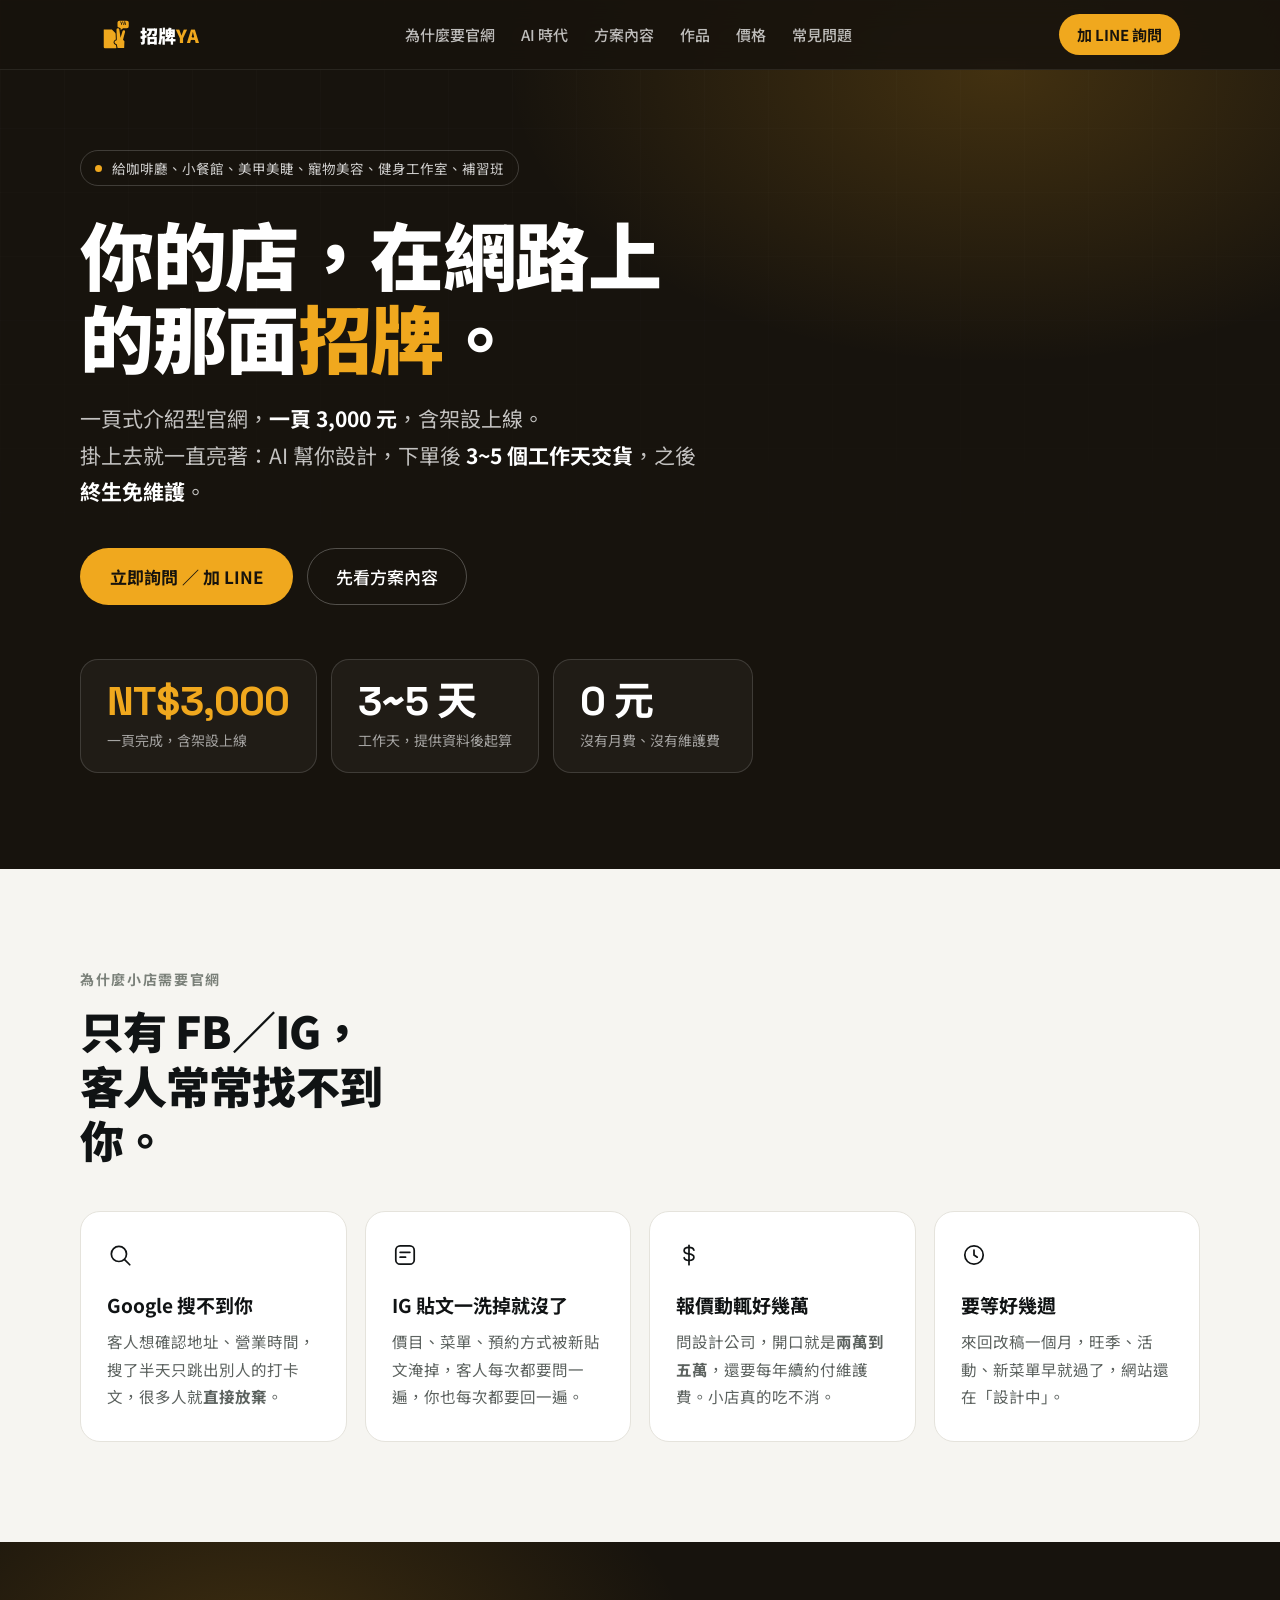
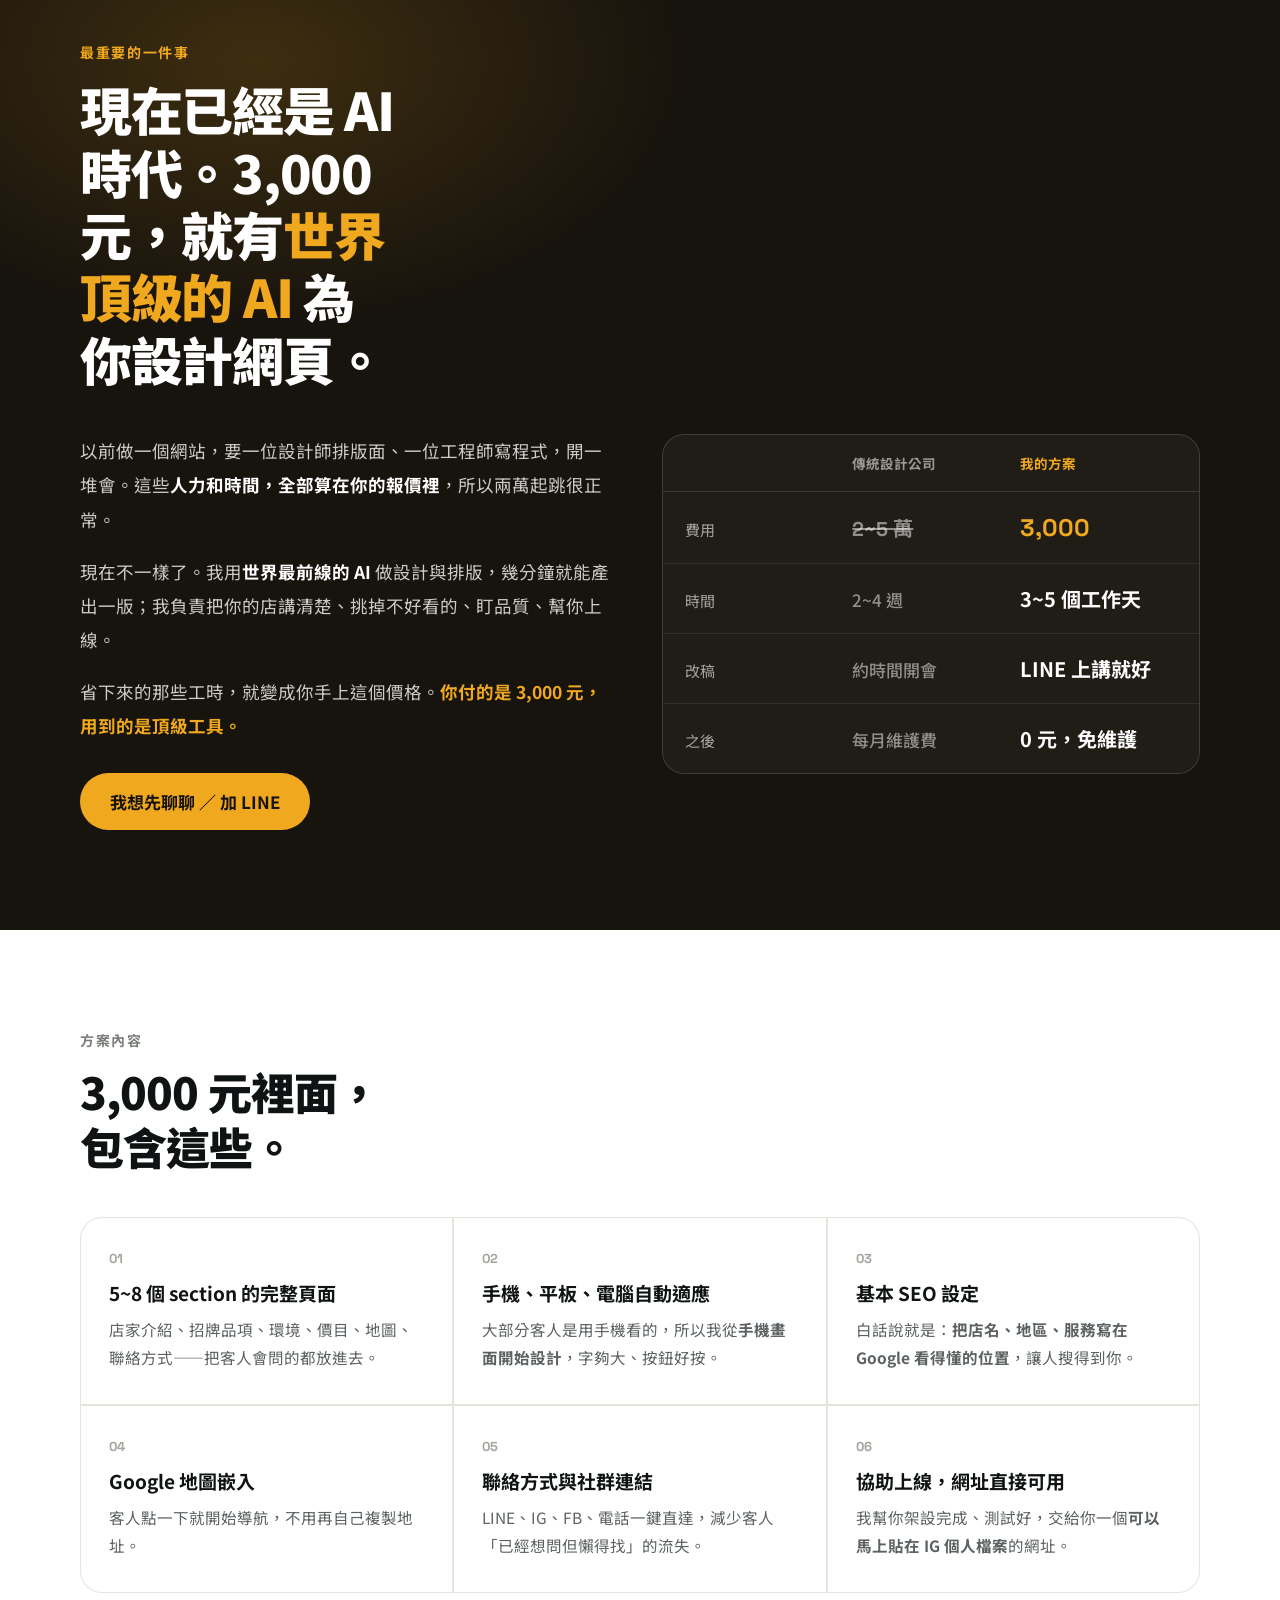
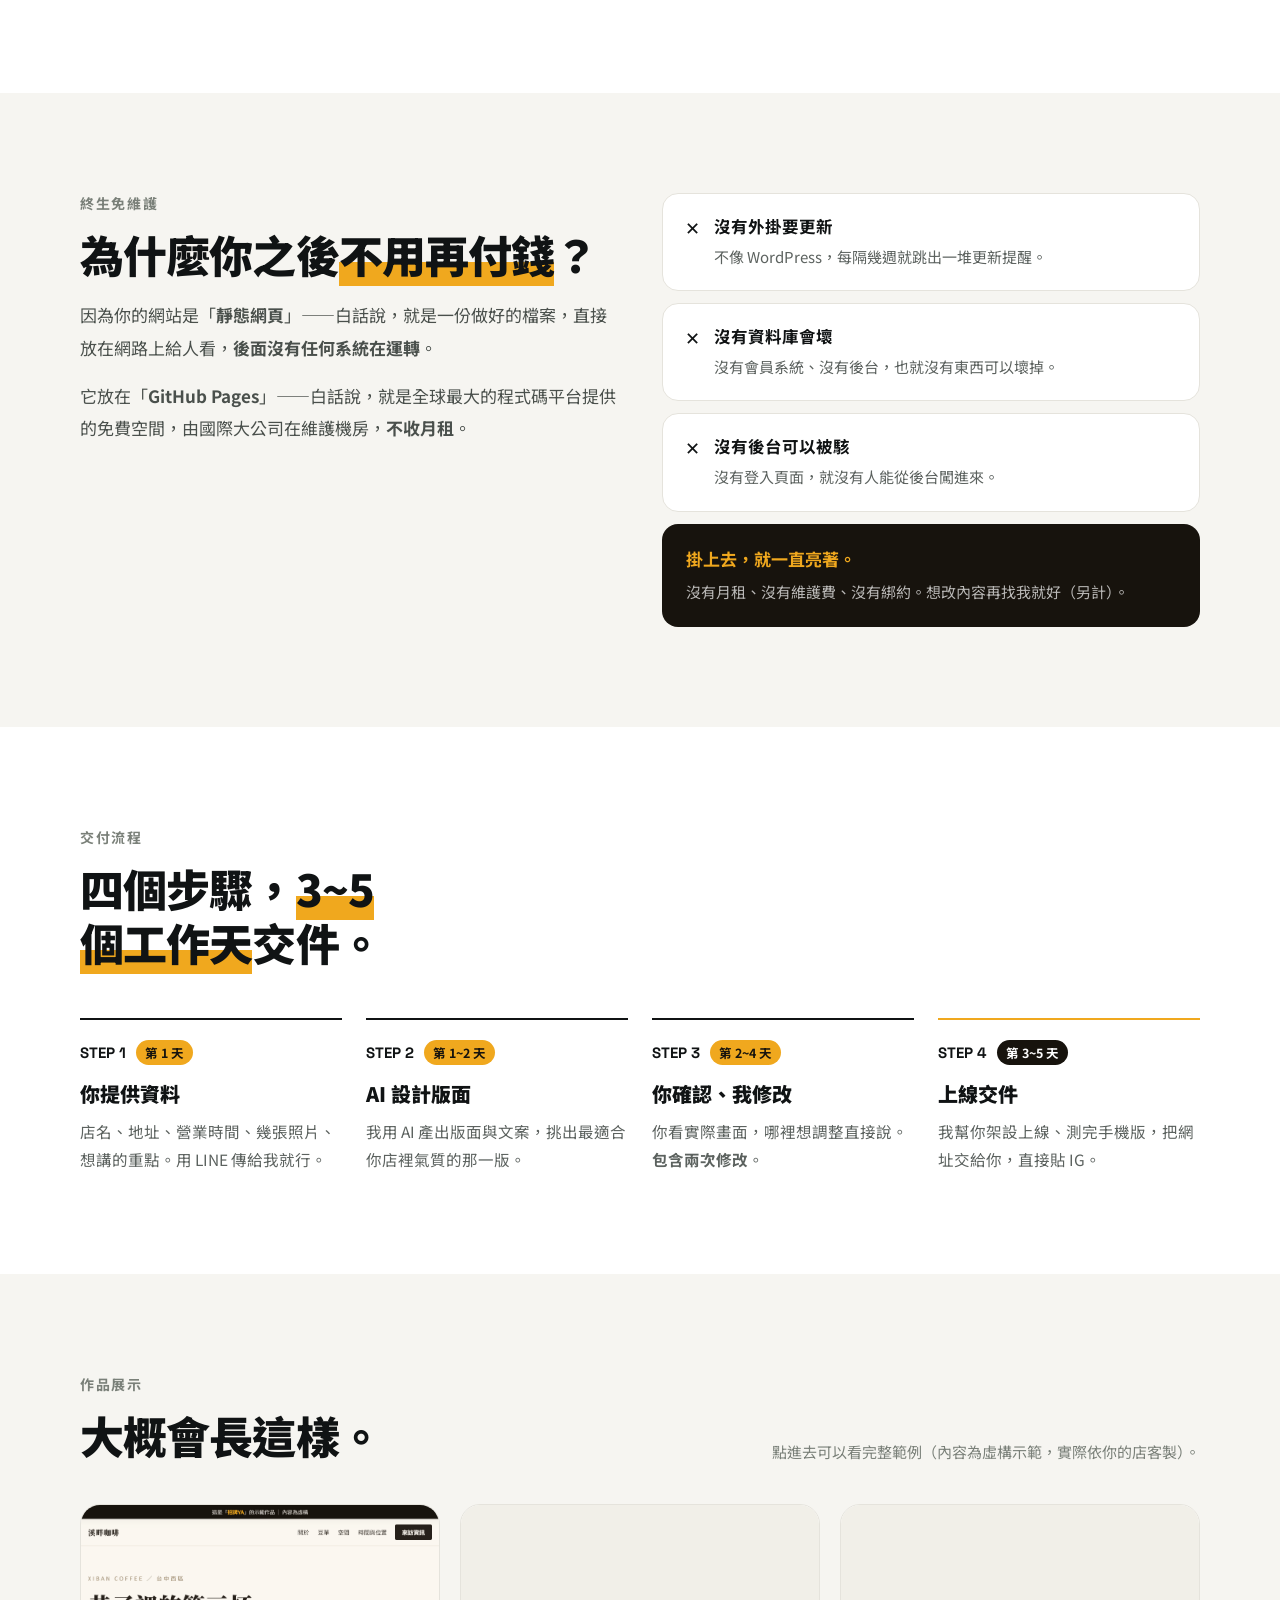
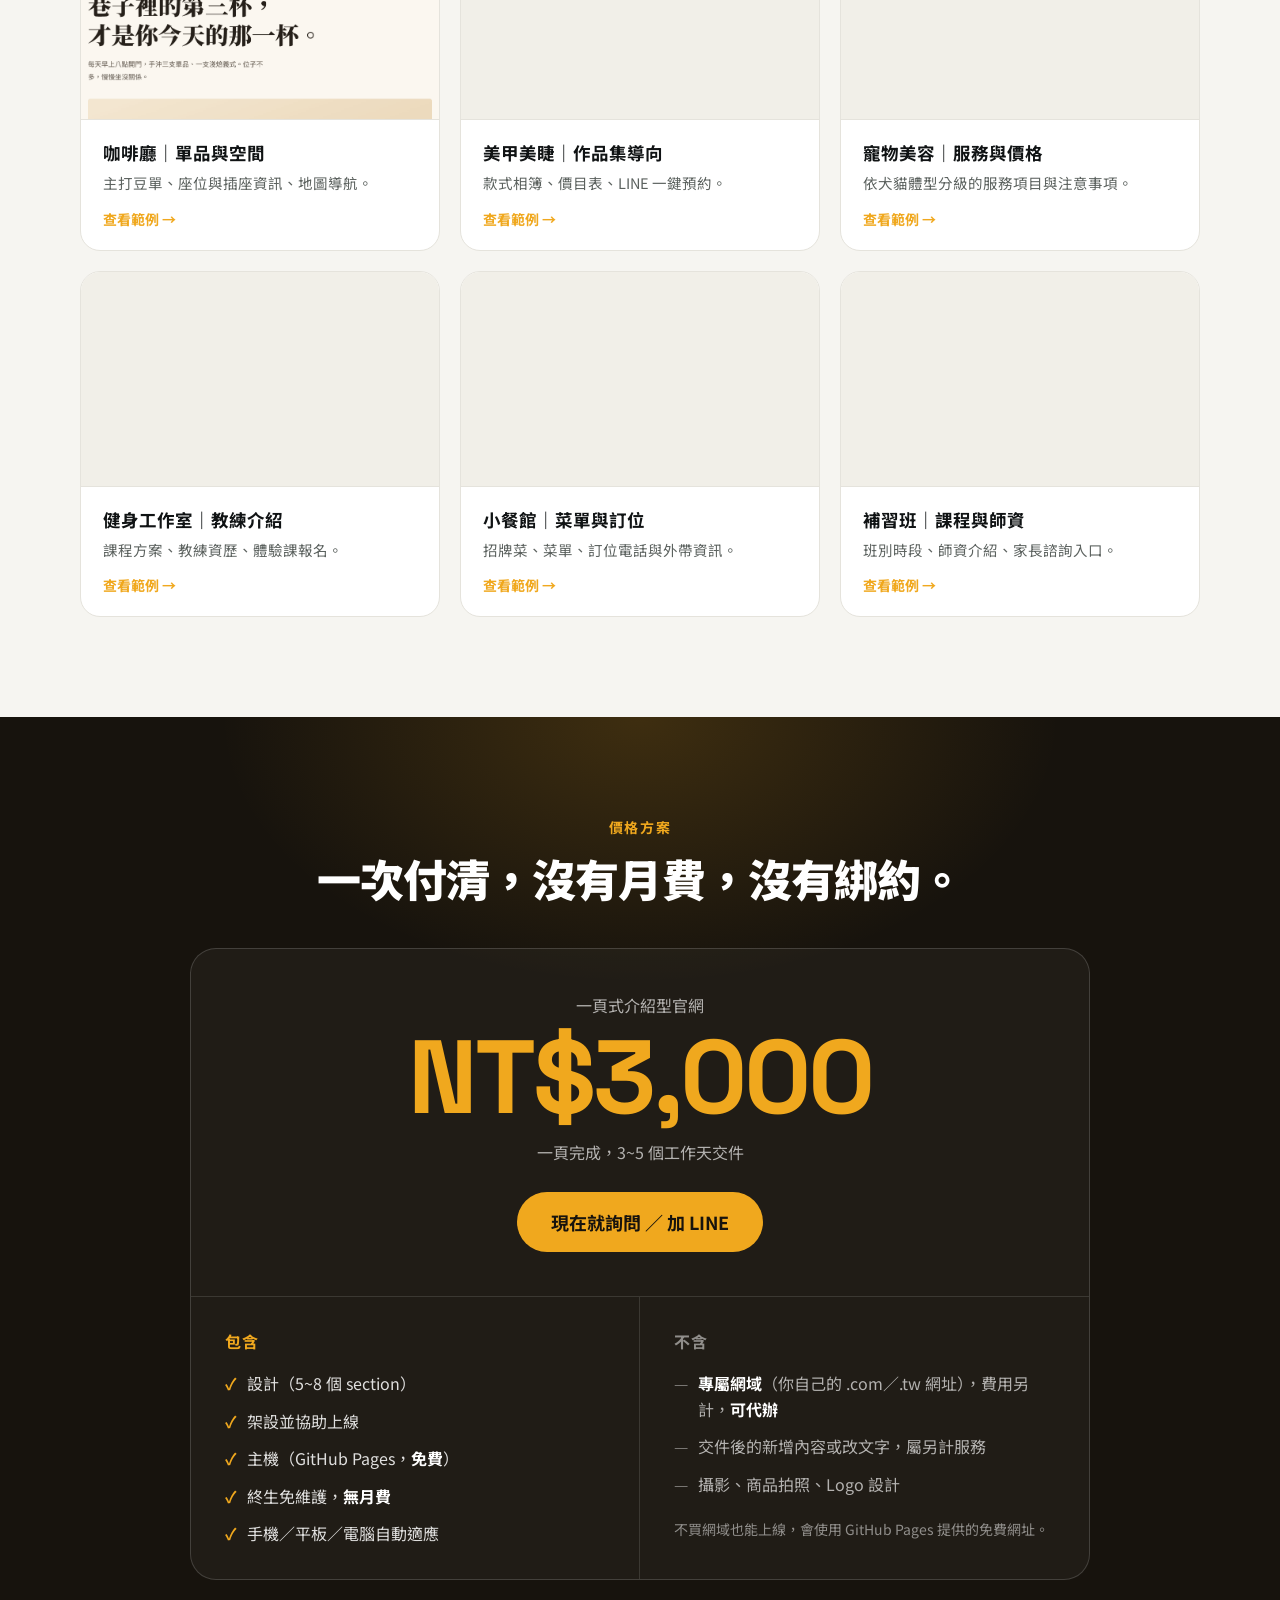
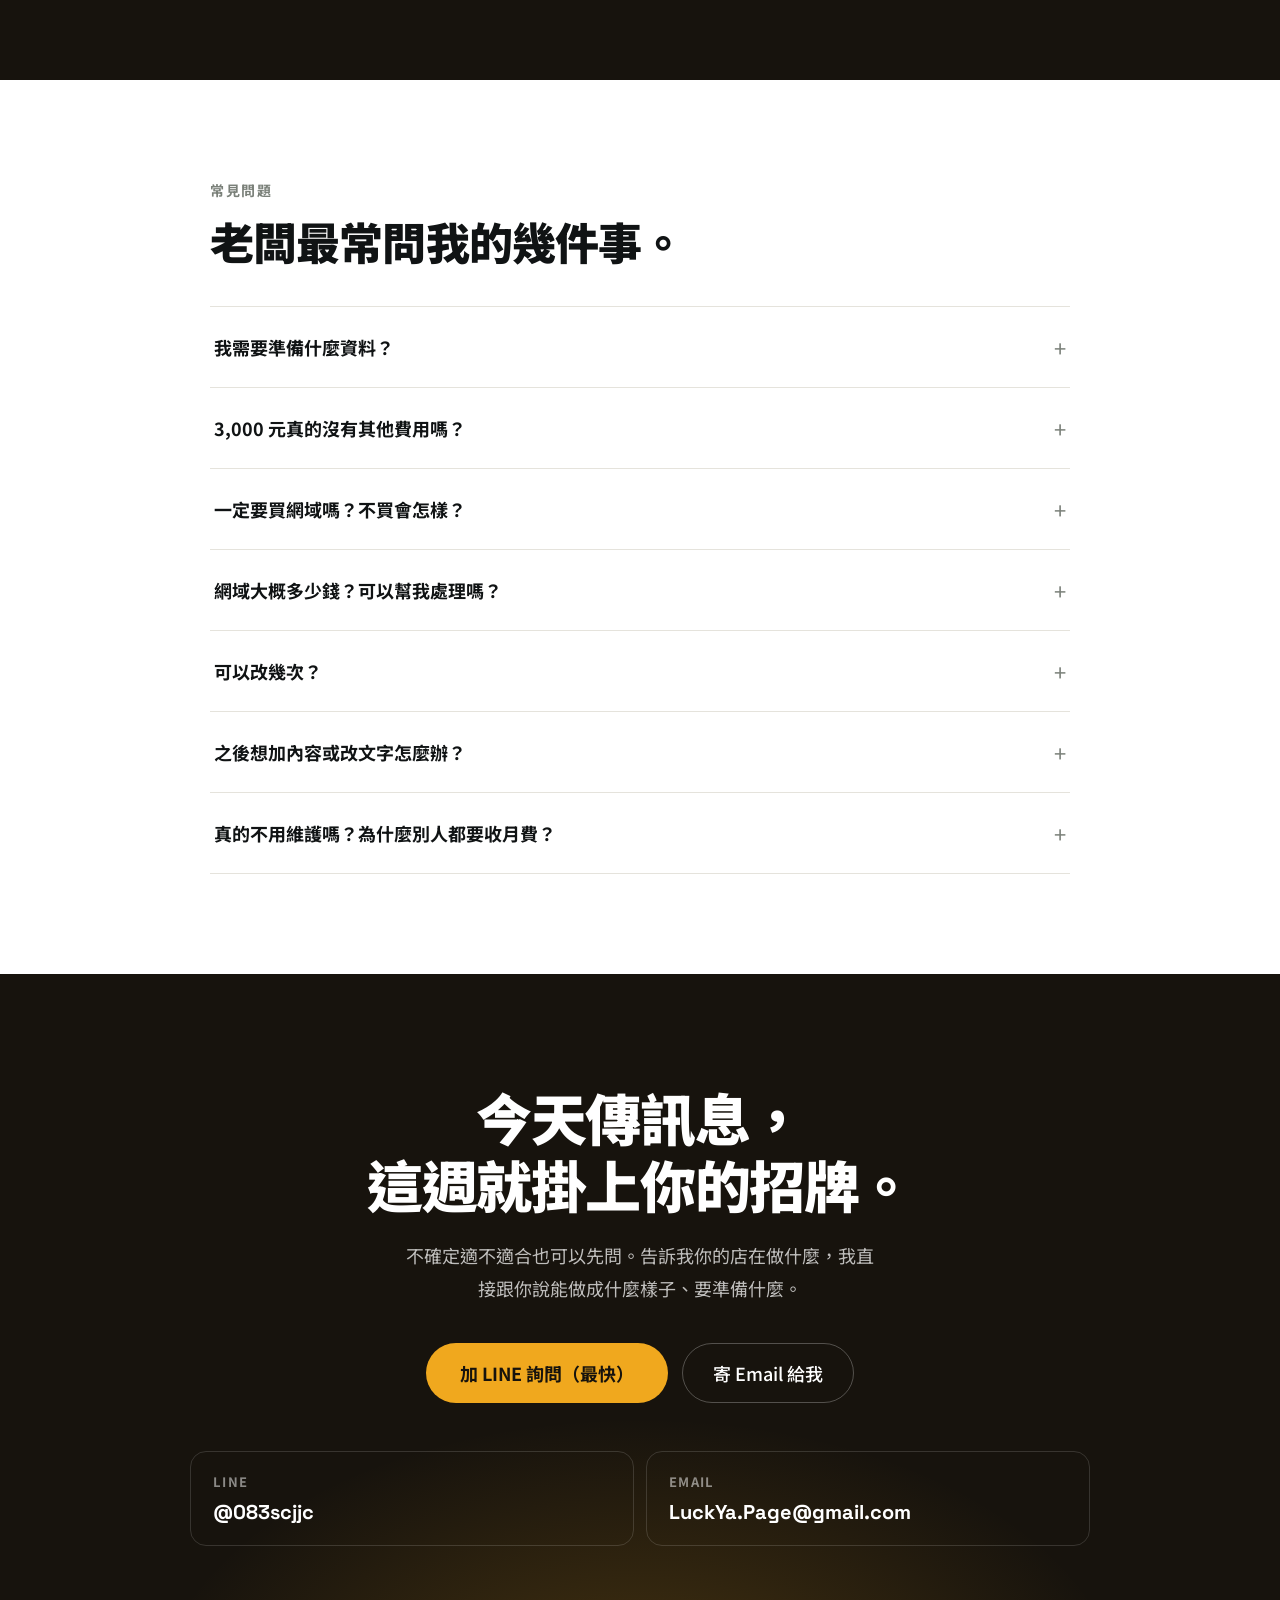
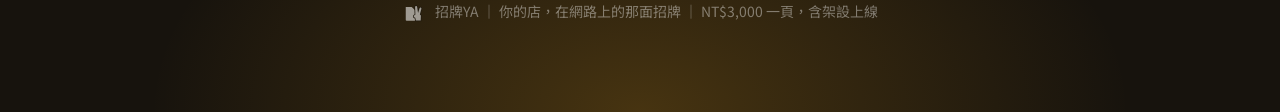
==== index.html @ 91f15be3 "update site" ====
<!doctype html>
<html lang="zh-Hant">
<head>
<meta charset="utf-8">
<meta name="viewport" content="width=device-width, initial-scale=1">

<title>招牌YA ｜ 小店一頁式官網 NT$3,000，3~5 個工作天上線</title>
<meta name="description" content="給咖啡廳、小餐館、美甲美睫、寵物美容、健身工作室、補習班的一頁式介紹型官網。NT$3,000 含設計與架設上線，3~5 個工作天交件，終生免維護、無月費。">
<meta name="theme-color" content="#17130D">

<link rel="preconnect" href="https://fonts.googleapis.com">
<link rel="preconnect" href="https://fonts.gstatic.com" crossorigin>

<!-- 關鍵 CSS：第一屏（header + hero）需要的樣式，內嵌避免多一次來回。
     這段是 assets/site.css 第 1~6 節的副本，改動時請兩邊一起改。 -->
<style>
:root{--accent:#F0A81E;--on-accent:#17130D;--ink:#17130D;--paper:#F6F5F1;--line:#E5E3DC;--text:#101314;--text-2:#4A504C;--text-3:#5C625F;--text-4:#7A8079;--text-5:#A0A69C;--shell:1120px;--sans:"Noto Sans TC",system-ui,-apple-system,"Segoe UI","PingFang TC","Microsoft JhengHei",sans-serif;--display:"Space Grotesk","Noto Sans TC",system-ui,sans-serif}
*,*::before,*::after{box-sizing:border-box}
html{scroll-behavior:smooth}
body{margin:0;overflow-x:hidden;background:var(--paper);color:var(--text);font-family:var(--sans);-webkit-font-smoothing:antialiased}
a{color:inherit;text-decoration:none}
img{max-width:100%}
@keyframes omUp{from{opacity:0;transform:translateY(20px)}to{opacity:1;transform:none}}
.anim-up{animation:omUp .6s ease both}
.d1{animation-delay:.06s}.d2{animation-delay:.12s}.d3{animation-delay:.18s}.d4{animation-delay:.24s}
.js-reveal [data-reveal]{opacity:0;transform:translateY(20px);transition:opacity .7s cubic-bezier(.2,.7,.2,1),transform .7s cubic-bezier(.2,.7,.2,1)}
.js-reveal [data-reveal].is-in,.js-reveal.reveal-all [data-reveal]{opacity:1;transform:none}
.site-header{position:fixed;inset:0 0 auto;z-index:50;background:color-mix(in oklab,var(--ink) 88%,transparent);-webkit-backdrop-filter:blur(14px);backdrop-filter:blur(14px);border-bottom:1px solid rgba(255,255,255,.08)}
.header-inner{max-width:var(--shell);margin:0 auto;padding:14px 20px;display:flex;align-items:center;gap:24px}
.brand{display:flex;align-items:center;gap:10px;color:#fff;flex-shrink:0;white-space:nowrap}
.brand-name{font-weight:900;font-size:18px;letter-spacing:.01em}
.brand-ya{color:var(--accent)}
.nav{display:flex;gap:26px;margin-left:auto;font-size:15px;font-weight:500}
.nav a{color:rgba(255,255,255,.72);transition:color .2s ease}
.nav a:hover{color:#fff}
.header-cta{margin-left:auto}
@media (max-width:860px){.nav{display:none}}
.btn{display:inline-block;background:var(--accent);color:var(--on-accent);font-weight:700;border-radius:999px;white-space:nowrap;transition:filter .2s ease,background-color .2s ease,border-color .2s ease}
.btn:hover{filter:brightness(1.08)}
.btn--sm{font-size:15px;padding:10px 18px}
.btn--md{font-size:17px;padding:16px 30px}
.btn--lg{font-size:18px;padding:17px 34px}
.btn--ghost{background:transparent;color:#fff;font-weight:500;border:1px solid rgba(255,255,255,.26)}
.btn--ghost:hover{background:rgba(255,255,255,.08);filter:none}
.btn--ghost.btn--md{padding:15px 28px}
.btn--ghost.btn--lg{padding:16px 30px}
.hero{background:var(--ink);color:#fff;padding:150px 20px 96px;position:relative}
.hero-glow,.hero-grid{position:absolute;inset:0;pointer-events:none}
.hero-glow{background:radial-gradient(700px 420px at 78% 8%,color-mix(in oklab,var(--accent) 20%,transparent),transparent 70%)}
.hero-grid{opacity:.35;background-image:linear-gradient(rgba(255,255,255,.045) 1px,transparent 1px),linear-gradient(90deg,rgba(255,255,255,.045) 1px,transparent 1px);background-size:64px 64px;-webkit-mask-image:linear-gradient(#000,transparent 78%);mask-image:linear-gradient(#000,transparent 78%)}
.hero-inner{max-width:var(--shell);margin:0 auto;position:relative}
.pill{display:inline-flex;align-items:center;gap:10px;border:1px solid rgba(255,255,255,.18);border-radius:999px;padding:7px 14px;font-size:13.5px;color:rgba(255,255,255,.8)}
.pill-dot{width:7px;height:7px;border-radius:50%;background:var(--accent);display:block}
.hero h1{font-size:clamp(38px,7.4vw,74px);line-height:1.12;font-weight:900;letter-spacing:-.02em;margin:26px 0 0;max-width:15em;text-wrap:balance}
.accent{color:var(--accent)}
.hero-lead{font-size:clamp(17px,2.2vw,21px);line-height:1.75;color:rgba(255,255,255,.74);max-width:30em;margin:22px 0 0}
.hero-lead strong{color:#fff;font-weight:700}
.hero-actions{display:flex;flex-wrap:wrap;align-items:center;gap:14px;margin-top:38px}
.stats{display:flex;flex-wrap:wrap;gap:14px;margin-top:54px}
.stat{border:1px solid rgba(255,255,255,.14);background:rgba(255,255,255,.04);border-radius:18px;padding:22px 26px;min-width:200px}
.stat-num{font-family:var(--display);font-size:40px;font-weight:700;letter-spacing:-.02em;line-height:1}
.stat-label{font-size:14px;color:rgba(255,255,255,.6);margin-top:8px}
@media (prefers-reduced-motion:reduce){html{scroll-behavior:auto}.anim-up{animation:none}.js-reveal [data-reveal]{opacity:1;transform:none;transition:none}}
</style>

<!-- 完整樣式表：非阻塞載入，載完才套用，不擋首次繪製 -->
<link rel="preload" as="style" href="assets/site.css" onload="this.onload=null;this.rel='stylesheet'">
<noscript><link rel="stylesheet" href="assets/site.css"></noscript>

<!-- 字型同樣不擋渲染；先用系統字顯示，字型到了再換 -->
<link rel="preload" as="style"
      href="https://fonts.googleapis.com/css2?family=Noto+Sans+TC:wght@400;700;900&family=Space+Grotesk:wght@700&display=swap"
      onload="this.onload=null;this.rel='stylesheet'">
<noscript><link rel="stylesheet" href="https://fonts.googleapis.com/css2?family=Noto+Sans+TC:wght@400;700;900&family=Space+Grotesk:wght@700&display=swap"></noscript>

<!-- 在第一次繪製前決定要不要做捲動進場，避免內容先出現又被藏起來 -->
<script>
(function () {
  var d = document.documentElement;
  if (!('IntersectionObserver' in window) ||
      window.matchMedia('(prefers-reduced-motion: reduce)').matches) return;
  d.classList.add('js-reveal');
  // 保險：4 秒內 reveal.js 沒接手就直接顯示全部內容
  window.__yaRevealGuard = setTimeout(function () { d.classList.add('reveal-all'); }, 4000);
})();
</script>

<link rel="icon" href="data:image/svg+xml,%3Csvg xmlns='http://www.w3.org/2000/svg' viewBox='0 0 48 48'%3E%3Crect width='48' height='48' rx='10' fill='%2317130D'/%3E%3Cpath d='M5 8h14l9 9v24a2 2 0 01-2 2H7a2 2 0 01-2-2z' fill='%23F0A81E'/%3E%3Cg transform='translate(22 9) scale(1.05)'%3E%3Cpath d='M4.6 1.2A2.4 2.4 0 019.4 0.8L11.4 14.5L14.9 3.4A2.2 2.2 0 0119.1 4.6L15.6 18L18 20.5L17.5 32L6.5 32L5 25.5C2.5 25 0.8 23.5 1.5 21.5C2.2 19.8 3.6 19.2 4.8 19L5.2 17Z' fill='%2317130D' stroke='%2317130D' stroke-width='4'/%3E%3Cpath d='M4.6 1.2A2.4 2.4 0 019.4 0.8L11.4 14.5L14.9 3.4A2.2 2.2 0 0119.1 4.6L15.6 18L18 20.5L17.5 32L6.5 32L5 25.5C2.5 25 0.8 23.5 1.5 21.5C2.2 19.8 3.6 19.2 4.8 19L5.2 17Z' fill='%23F0A81E'/%3E%3C/g%3E%3C/svg%3E">

<!-- 分享預覽。上線網址確定後，請補上 og:url、og:image 與 canonical。 -->
<meta property="og:type" content="website">
<meta property="og:site_name" content="招牌YA">
<meta property="og:locale" content="zh_TW">
<meta property="og:title" content="招牌YA ｜ 小店一頁式官網 NT$3,000">
<meta property="og:description" content="一頁式介紹型官網，NT$3,000 含架設上線，3~5 個工作天交件，終生免維護。">
<meta name="twitter:card" content="summary_large_image">
</head>

<body>

<header class="site-header">
  <div class="header-inner">
    <a class="brand" href="#top">
      <svg width="30" height="30" viewBox="0 0 48 48" fill="none" aria-hidden="true">
        <path d="M6 15h13l8 8v20a2 2 0 01-2 2H8a2 2 0 01-2-2z" fill="var(--accent)"></path>
        <path d="M31 1h12a3 3 0 013 3v6a3 3 0 01-3 3h-6l-4.4 3.4.6-3.4H31a3 3 0 01-3-3V4a3 3 0 013-3z" fill="var(--accent)"></path>
        <text x="37" y="6.6" text-anchor="middle" dominant-baseline="middle" fill="var(--on-accent)" font-family="Space Grotesk, sans-serif" font-size="8" font-weight="700">YA</text>
        <g transform="translate(22 14.5) scale(0.95)">
          <path d="M4.6 1.2A2.4 2.4 0 019.4 0.8L11.4 14.5L14.9 3.4A2.2 2.2 0 0119.1 4.6L15.6 18L18 20.5L17.5 32L6.5 32L5 25.5C2.5 25 0.8 23.5 1.5 21.5C2.2 19.8 3.6 19.2 4.8 19L5.2 17Z" fill="var(--ink)" stroke="var(--ink)" stroke-width="3.4"></path>
          <path d="M4.6 1.2A2.4 2.4 0 019.4 0.8L11.4 14.5L14.9 3.4A2.2 2.2 0 0119.1 4.6L15.6 18L18 20.5L17.5 32L6.5 32L5 25.5C2.5 25 0.8 23.5 1.5 21.5C2.2 19.8 3.6 19.2 4.8 19L5.2 17Z" fill="var(--accent)"></path>
        </g>
      </svg>
      <span class="brand-name">招牌<span class="brand-ya">YA</span></span>
    </a>
    <nav class="nav">
      <a href="#why">為什麼要官網</a>
      <a href="#ai">AI 時代</a>
      <a href="#include">方案內容</a>
      <a href="#works">作品</a>
      <a href="#price">價格</a>
      <a href="#faq">常見問題</a>
    </nav>
    <a class="btn btn--sm header-cta" href="#contact">加 LINE 詢問</a>
  </div>
</header>

<main>

<!-- ===== Hero ===== -->
<section class="hero" id="top">
  <div class="hero-glow"></div>
  <div class="hero-grid"></div>
  <div class="hero-inner">
    <div class="pill anim-up">
      <span class="pill-dot"></span>
      給咖啡廳、小餐館、美甲美睫、寵物美容、健身工作室、補習班
    </div>
    <h1 class="anim-up d1">你的店，在網路上<br>的那面<span class="accent">招牌</span>。</h1>
    <p class="hero-lead anim-up d2">
      一頁式介紹型官網，<strong>一頁 3,000 元</strong>，含架設上線。<br>掛上去就一直亮著：AI 幫你設計，下單後 <strong>3~5 個工作天交貨</strong>，之後<strong>終生免維護</strong>。
    </p>
    <div class="hero-actions anim-up d3">
      <a class="btn btn--md" href="#contact">立即詢問 ／ 加 LINE</a>
      <a class="btn btn--ghost btn--md" href="#include">先看方案內容</a>
    </div>
    <div class="stats anim-up d4">
      <div class="stat">
        <div class="stat-num accent">NT$3,000</div>
        <div class="stat-label">一頁完成，含架設上線</div>
      </div>
      <div class="stat">
        <div class="stat-num">3~5 天</div>
        <div class="stat-label">工作天，提供資料後起算</div>
      </div>
      <div class="stat">
        <div class="stat-num">0 元</div>
        <div class="stat-label">沒有月費、沒有維護費</div>
      </div>
    </div>
  </div>
</section>

<!-- ===== 痛點 ===== -->
<section class="sec sec--paper" id="why">
  <div class="shell">
    <div class="sec-head" data-reveal>
      <div class="eyebrow">為什麼小店需要官網</div>
      <h2 class="h2">只有 FB／IG，客人常常找不到你。</h2>
    </div>
    <div class="pain-grid">
      <div class="card" data-reveal>
        <svg width="26" height="26" viewBox="0 0 24 24" fill="none" stroke="#101314" stroke-width="1.6" stroke-linecap="round" aria-hidden="true"><circle cx="11" cy="11" r="7"></circle><path d="M16.5 16.5L21 21"></path></svg>
        <h3>Google 搜不到你</h3>
        <p>客人想確認地址、營業時間，搜了半天只跳出別人的打卡文，很多人就<strong>直接放棄</strong>。</p>
      </div>
      <div class="card" data-reveal>
        <svg width="26" height="26" viewBox="0 0 24 24" fill="none" stroke="#101314" stroke-width="1.6" stroke-linecap="round" aria-hidden="true"><rect x="3.5" y="3.5" width="17" height="17" rx="4"></rect><path d="M7.5 9.5h9M7.5 14h5"></path></svg>
        <h3>IG 貼文一洗掉就沒了</h3>
        <p>價目、菜單、預約方式被新貼文淹掉，客人每次都要問一遍，你也每次都要回一遍。</p>
      </div>
      <div class="card" data-reveal>
        <svg width="26" height="26" viewBox="0 0 24 24" fill="none" stroke="#101314" stroke-width="1.6" stroke-linecap="round" aria-hidden="true"><path d="M12 3v18"></path><path d="M16.5 7.5C16 5.8 14.3 5 12 5S7.5 5.9 7.5 8s2.3 2.7 4.5 3 4.5.8 4.5 3-2.2 3-4.5 3-4-0.8-4.5-2.5"></path></svg>
        <h3>報價動輒好幾萬</h3>
        <p>問設計公司，開口就是<strong>兩萬到五萬</strong>，還要每年續約付維護費。小店真的吃不消。</p>
      </div>
      <div class="card" data-reveal>
        <svg width="26" height="26" viewBox="0 0 24 24" fill="none" stroke="#101314" stroke-width="1.6" stroke-linecap="round" aria-hidden="true"><circle cx="12" cy="12" r="8.5"></circle><path d="M12 7.5V12l3 2"></path></svg>
        <h3>要等好幾週</h3>
        <p>來回改稿一個月，旺季、活動、新菜單早就過了，網站還在「設計中」。</p>
      </div>
    </div>
  </div>
</section>

<!-- ===== AI 時代 ===== -->
<section class="sec sec--dark" id="ai">
  <div class="glow glow--ai"></div>
  <div class="shell shell--rel">
    <div class="sec-head sec-head--wide" data-reveal>
      <div class="eyebrow eyebrow--accent">最重要的一件事</div>
      <h2 class="h2 h2--xl">現在已經是 AI 時代。3,000 元，就有<span class="accent">世界頂級的 AI</span> 為你設計網頁。</h2>
    </div>
    <div class="ai-cols">
      <div class="prose" data-reveal>
        <p>以前做一個網站，要一位設計師排版面、一位工程師寫程式，開一堆會。這些<strong>人力和時間，全部算在你的報價裡</strong>，所以兩萬起跳很正常。</p>
        <p>現在不一樣了。我用<strong>世界最前線的 AI</strong> 做設計與排版，幾分鐘就能產出一版；我負責把你的店講清楚、挑掉不好看的、盯品質、幫你上線。</p>
        <p>省下來的那些工時，就變成你手上這個價格。<strong class="accent">你付的是 3,000 元，用到的是頂級工具。</strong></p>
        <a class="btn btn--md" href="#contact">我想先聊聊 ／ 加 LINE</a>
      </div>
      <div class="compare" data-reveal>
        <div class="compare-row compare-row--head">
          <div></div>
          <div>傳統設計公司</div>
          <div class="mine">我的方案</div>
        </div>
        <div class="compare-row">
          <div class="compare-key">費用</div>
          <div class="compare-old compare-old--num">2~5 萬</div>
          <div class="compare-new compare-new--num">3,000</div>
        </div>
        <div class="compare-row">
          <div class="compare-key">時間</div>
          <div class="compare-old">2~4 週</div>
          <div class="compare-new">3~5 個工作天</div>
        </div>
        <div class="compare-row">
          <div class="compare-key">改稿</div>
          <div class="compare-old">約時間開會</div>
          <div class="compare-new">LINE 上講就好</div>
        </div>
        <div class="compare-row">
          <div class="compare-key">之後</div>
          <div class="compare-old">每月維護費</div>
          <div class="compare-new">0 元，免維護</div>
        </div>
      </div>
    </div>
  </div>
</section>

<!-- ===== 方案內容 ===== -->
<section class="sec sec--white" id="include">
  <div class="shell">
    <div class="sec-head" data-reveal>
      <div class="eyebrow">方案內容</div>
      <h2 class="h2">3,000 元裡面，包含這些。</h2>
    </div>
    <div class="include-grid">
      <div class="include-cell" data-reveal>
        <div class="include-num">01</div>
        <h3>5~8 個 section 的完整頁面</h3>
        <p>店家介紹、招牌品項、環境、價目、地圖、聯絡方式——把客人會問的都放進去。</p>
      </div>
      <div class="include-cell" data-reveal>
        <div class="include-num">02</div>
        <h3>手機、平板、電腦自動適應</h3>
        <p>大部分客人是用手機看的，所以我從<strong>手機畫面開始設計</strong>，字夠大、按鈕好按。</p>
      </div>
      <div class="include-cell" data-reveal>
        <div class="include-num">03</div>
        <h3>基本 SEO 設定</h3>
        <p>白話說就是：<strong>把店名、地區、服務寫在 Google 看得懂的位置</strong>，讓人搜得到你。</p>
      </div>
      <div class="include-cell" data-reveal>
        <div class="include-num">04</div>
        <h3>Google 地圖嵌入</h3>
        <p>客人點一下就開始導航，不用再自己複製地址。</p>
      </div>
      <div class="include-cell" data-reveal>
        <div class="include-num">05</div>
        <h3>聯絡方式與社群連結</h3>
        <p>LINE、IG、FB、電話一鍵直達，減少客人「已經想問但懶得找」的流失。</p>
      </div>
      <div class="include-cell" data-reveal>
        <div class="include-num">06</div>
        <h3>協助上線，網址直接可用</h3>
        <p>我幫你架設完成、測試好，交給你一個<strong>可以馬上貼在 IG 個人檔案</strong>的網址。</p>
      </div>
    </div>
  </div>
</section>

<!-- ===== 終生免維護 ===== -->
<section class="sec sec--paper" id="nomaint">
  <div class="shell nomaint-cols">
    <div class="nomaint-text" data-reveal>
      <div class="eyebrow">終生免維護</div>
      <h2 class="h2 h2--gap">為什麼你之後<span class="mark">不用再付錢</span>？</h2>
      <p>因為你的網站是「<strong>靜態網頁</strong>」——白話說，就是一份做好的檔案，直接放在網路上給人看，<strong>後面沒有任何系統在運轉</strong>。</p>
      <p>它放在「<strong>GitHub Pages</strong>」——白話說，就是全球最大的程式碼平台提供的免費空間，由國際大公司在維護機房，<strong>不收月租</strong>。</p>
    </div>
    <div class="no-list" data-reveal>
      <div class="no-item">
        <span class="no-x">✕</span>
        <div>
          <strong>沒有外掛要更新</strong>
          <p>不像 WordPress，每隔幾週就跳出一堆更新提醒。</p>
        </div>
      </div>
      <div class="no-item">
        <span class="no-x">✕</span>
        <div>
          <strong>沒有資料庫會壞</strong>
          <p>沒有會員系統、沒有後台，也就沒有東西可以壞掉。</p>
        </div>
      </div>
      <div class="no-item">
        <span class="no-x">✕</span>
        <div>
          <strong>沒有後台可以被駭</strong>
          <p>沒有登入頁面，就沒有人能從後台闖進來。</p>
        </div>
      </div>
      <div class="no-note">
        <strong>掛上去，就一直亮著。</strong>
        <p>沒有月租、沒有維護費、沒有綁約。想改內容再找我就好（另計）。</p>
      </div>
    </div>
  </div>
</section>

<!-- ===== 交付流程 ===== -->
<section class="sec sec--white" id="flow">
  <div class="shell">
    <div class="sec-head" data-reveal>
      <div class="eyebrow">交付流程</div>
      <h2 class="h2">四個步驟，<span class="mark">3~5 個工作天</span>交件。</h2>
    </div>
    <div class="flow-grid">
      <div class="step" data-reveal>
        <div class="step-meta"><span class="step-n">STEP 1</span><span class="step-day">第 1 天</span></div>
        <h3>你提供資料</h3>
        <p>店名、地址、營業時間、幾張照片、想講的重點。用 LINE 傳給我就行。</p>
      </div>
      <div class="step" data-reveal>
        <div class="step-meta"><span class="step-n">STEP 2</span><span class="step-day">第 1~2 天</span></div>
        <h3>AI 設計版面</h3>
        <p>我用 AI 產出版面與文案，挑出最適合你店裡氣質的那一版。</p>
      </div>
      <div class="step" data-reveal>
        <div class="step-meta"><span class="step-n">STEP 3</span><span class="step-day">第 2~4 天</span></div>
        <h3>你確認、我修改</h3>
        <p>你看實際畫面，哪裡想調整直接說。<strong>包含兩次修改</strong>。</p>
      </div>
      <div class="step step--final" data-reveal>
        <div class="step-meta"><span class="step-n">STEP 4</span><span class="step-day step-day--ink">第 3~5 天</span></div>
        <h3>上線交件</h3>
        <p>我幫你架設上線、測完手機版，把網址交給你，直接貼 IG。</p>
      </div>
    </div>
  </div>
</section>

<!-- ===== 作品展示 ===== -->
<section class="sec sec--paper" id="works">
  <div class="shell">
    <div class="works-head" data-reveal>
      <div class="sec-head">
        <div class="eyebrow">作品展示</div>
        <h2 class="h2">大概會長這樣。</h2>
      </div>
      <p class="works-note">點進去可以看完整範例（內容為虛構示範，實際依你的店客製）。</p>
    </div>
    <div class="works-grid">
      <a class="work" href="demo-cafe.html" target="_blank" rel="noopener" data-reveal>
        <div class="work-shot"><img src="thumbs/cafe.png" alt="溪畔咖啡網站預覽" width="909" height="540" loading="lazy" decoding="async"></div>
        <div class="work-body">
          <h3>咖啡廳｜單品與空間</h3>
          <p>主打豆單、座位與插座資訊、地圖導航。</p>
          <span class="work-more">查看範例 →</span>
        </div>
      </a>
      <a class="work" href="demo-nail.html" target="_blank" rel="noopener" data-reveal>
        <div class="work-shot"><img src="thumbs/nail.png" alt="栗子手作美甲網站預覽" width="909" height="540" loading="lazy" decoding="async"></div>
        <div class="work-body">
          <h3>美甲美睫｜作品集導向</h3>
          <p>款式相簿、價目表、LINE 一鍵預約。</p>
          <span class="work-more">查看範例 →</span>
        </div>
      </a>
      <a class="work" href="demo-pet.html" target="_blank" rel="noopener" data-reveal>
        <div class="work-shot"><img src="thumbs/pet.png" alt="毛小孩澡堂網站預覽" width="909" height="540" loading="lazy" decoding="async"></div>
        <div class="work-body">
          <h3>寵物美容｜服務與價格</h3>
          <p>依犬貓體型分級的服務項目與注意事項。</p>
          <span class="work-more">查看範例 →</span>
        </div>
      </a>
      <a class="work" href="demo-gym.html" target="_blank" rel="noopener" data-reveal>
        <div class="work-shot"><img src="thumbs/gym.png" alt="鐵匠健身工作室網站預覽" width="909" height="540" loading="lazy" decoding="async"></div>
        <div class="work-body">
          <h3>健身工作室｜教練介紹</h3>
          <p>課程方案、教練資歷、體驗課報名。</p>
          <span class="work-more">查看範例 →</span>
        </div>
      </a>
      <a class="work" href="demo-noodle.html" target="_blank" rel="noopener" data-reveal>
        <div class="work-shot"><img src="thumbs/noodle.png" alt="阿姨家常麵館網站預覽" width="909" height="540" loading="lazy" decoding="async"></div>
        <div class="work-body">
          <h3>小餐館｜菜單與訂位</h3>
          <p>招牌菜、菜單、訂位電話與外帶資訊。</p>
          <span class="work-more">查看範例 →</span>
        </div>
      </a>
      <a class="work" href="demo-cram.html" target="_blank" rel="noopener" data-reveal>
        <div class="work-shot"><img src="thumbs/cram.png" alt="明理數學教室網站預覽" width="909" height="540" loading="lazy" decoding="async"></div>
        <div class="work-body">
          <h3>補習班｜課程與師資</h3>
          <p>班別時段、師資介紹、家長諮詢入口。</p>
          <span class="work-more">查看範例 →</span>
        </div>
      </a>
    </div>
  </div>
</section>

<!-- ===== 價格方案 ===== -->
<section class="sec sec--dark" id="price">
  <div class="glow glow--price"></div>
  <div class="shell shell--900 shell--rel">
    <div class="price-head" data-reveal>
      <div class="eyebrow eyebrow--accent">價格方案</div>
      <h2 class="h2">一次付清，沒有月費，沒有綁約。</h2>
    </div>
    <div class="price-card" data-reveal>
      <div class="price-top">
        <div class="price-kicker">一頁式介紹型官網</div>
        <div class="price-num">NT$3,000</div>
        <div class="price-sub">一頁完成，3~5 個工作天交件</div>
        <a class="btn btn--lg" href="#contact">現在就詢問 ／ 加 LINE</a>
      </div>
      <div class="price-cols">
        <div class="price-col price-col--in">
          <h3>包含</h3>
          <div class="price-list">
            <div><span class="tick">✓</span><span>設計（5~8 個 section）</span></div>
            <div><span class="tick">✓</span><span>架設並協助上線</span></div>
            <div><span class="tick">✓</span><span>主機（GitHub Pages，<strong>免費</strong>）</span></div>
            <div><span class="tick">✓</span><span>終生免維護，<strong>無月費</strong></span></div>
            <div><span class="tick">✓</span><span>手機／平板／電腦自動適應</span></div>
          </div>
        </div>
        <div class="price-col price-col--out">
          <h3>不含</h3>
          <div class="price-list">
            <div><span class="dash">—</span><span><strong>專屬網域</strong>（你自己的 .com／.tw 網址），費用另計，<strong>可代辦</strong></span></div>
            <div><span class="dash">—</span><span>交件後的新增內容或改文字，屬另計服務</span></div>
            <div><span class="dash">—</span><span>攝影、商品拍照、Logo 設計</span></div>
          </div>
          <p class="price-note">不買網域也能上線，會使用 GitHub Pages 提供的免費網址。</p>
        </div>
      </div>
    </div>
  </div>
</section>

<!-- ===== 常見問題 ===== -->
<section class="sec sec--white" id="faq">
  <div class="shell shell--860">
    <div data-reveal>
      <div class="eyebrow">常見問題</div>
      <h2 class="h2">老闆最常問我的幾件事。</h2>
    </div>
    <div class="faq" data-reveal>
      <details>
        <summary>我需要準備什麼資料？<span class="faq-plus">+</span></summary>
        <p>店名、地址、營業時間、聯絡方式（LINE／電話／IG），加上 <strong>5~10 張照片</strong>，還有你最想讓客人知道的三件事。手機拍的照片也可以，我會挑。沒想好文案沒關係，我幫你寫。</p>
      </details>
      <details>
        <summary>3,000 元真的沒有其他費用嗎？<span class="faq-plus">+</span></summary>
        <p>設計、架設、上線、主機，這些都在 3,000 元裡，<strong>之後不會再跟你收月費</strong>。唯一可能另外花錢的是兩件事：你想買<strong>專屬網域</strong>，或交件之後想<strong>再改內容</strong>。這兩項都會先報價，你同意再做。</p>
      </details>
      <details>
        <summary>一定要買網域嗎？不買會怎樣？<span class="faq-plus">+</span></summary>
        <p>不用。不買網域的話，會使用 <strong>GitHub Pages 提供的免費網址</strong>，長得像 <span class="code">你的店名.github.io</span>，功能完全一樣、一樣穩定，貼在 IG 也很正常。差別只在<strong>網址比較長、比較不像品牌</strong>。之後想買再換也可以。</p>
      </details>
      <details>
        <summary>網域大概多少錢？可以幫我處理嗎？<span class="faq-plus">+</span></summary>
        <p>市面上 .com 大約<strong>一年幾百元到一千多元</strong>，.tw 略高一些，實際依你想要的名字而定。可以代辦，我會先幫你查名字、報實際費用，設定好指向你的網站。網域會登記在<strong>你自己的名下</strong>。</p>
      </details>
      <details>
        <summary>可以改幾次？<span class="faq-plus">+</span></summary>
        <p>交件前<strong>包含兩次修改</strong>，文字、順序、顏色、換照片都算。因為是 AI 協作，改動通常當天就能給你看新版本，不用等一週。</p>
      </details>
      <details>
        <summary>之後想加內容或改文字怎麼辦？<span class="faq-plus">+</span></summary>
        <p>交件之後的修改屬於<strong>另計服務</strong>：改文字、換照片這類小調整費用很低，新增一整個 section 則另外報價。<strong>你不改，就永遠不用付錢</strong>——網站會自己一直在那裡。</p>
      </details>
      <details>
        <summary>真的不用維護嗎？為什麼別人都要收月費？<span class="faq-plus">+</span></summary>
        <p>因為多數網站是用<strong>有後台的系統</strong>做的（例如 WordPress），有後台就有外掛、有資料庫、有版本要更新，也真的會被駭，所以要收月費來照顧它。你的網站<strong>沒有這些東西</strong>——就像一面掛好的招牌，不會壞、也不用天天餵它。</p>
      </details>
    </div>
  </div>
</section>

<!-- ===== 結尾 CTA ===== -->
<section class="sec sec--dark contact" id="contact">
  <div class="glow glow--contact"></div>
  <div class="contact-inner">
    <h2 class="h2 h2--cta" data-reveal>今天傳訊息，<br>這週就掛上你的招牌。</h2>
    <p class="contact-lead" data-reveal>不確定適不適合也可以先問。告訴我你的店在做什麼，我直接跟你說能做成什麼樣子、要準備什麼。</p>
    <div class="contact-actions" data-reveal>
      <a class="btn btn--lg" href="#contact">加 LINE 詢問（最快）</a>
      <a class="btn btn--ghost btn--lg" href="mailto:LuckYa.Page@gmail.com">寄 Email 給我</a>
    </div>
    <div class="contact-cards" data-reveal>
      <div class="contact-card">
        <div class="contact-card-label">LINE</div>
        <div class="contact-card-value">@083scjjc</div>
      </div>
      <div class="contact-card">
        <div class="contact-card-label">EMAIL</div>
        <div class="contact-card-value">LuckYa.Page@gmail.com</div>
      </div>
    </div>
    <p class="footnote">
      <svg width="22" height="22" viewBox="0 0 48 48" fill="none" aria-hidden="true"><path d="M6 15h13l8 8v20a2 2 0 01-2 2H8a2 2 0 01-2-2z" fill="#fff"></path><g transform="translate(22 14.5) scale(0.95)"><path d="M4.6 1.2A2.4 2.4 0 019.4 0.8L11.4 14.5L14.9 3.4A2.2 2.2 0 0119.1 4.6L15.6 18L18 20.5L17.5 32L6.5 32L5 25.5C2.5 25 0.8 23.5 1.5 21.5C2.2 19.8 3.6 19.2 4.8 19L5.2 17Z" fill="var(--ink)" stroke="var(--ink)" stroke-width="3.4"></path><path d="M4.6 1.2A2.4 2.4 0 019.4 0.8L11.4 14.5L14.9 3.4A2.2 2.2 0 0119.1 4.6L15.6 18L18 20.5L17.5 32L6.5 32L5 25.5C2.5 25 0.8 23.5 1.5 21.5C2.2 19.8 3.6 19.2 4.8 19L5.2 17Z" fill="#fff"></path></g></svg>
      <span>招牌YA ｜ 你的店，在網路上的那面招牌 ｜ NT$3,000 一頁，含架設上線</span>
    </p>
  </div>
</section>

</main>

<div class="mobile-cta">
  <a class="btn" href="#contact">掛上你的招牌｜NT$3,000</a>
</div>

<!-- 動態載入捲動動畫：只有真的要用時才下載這支檔案 -->
<script type="module">
  if (document.documentElement.classList.contains('js-reveal')) {
    import('./assets/reveal.js').catch(function () {
      document.documentElement.classList.add('reveal-all');
    });
  }
</script>

</body>
</html>
---- assets/site.css ----
/* ==========================================================================
   招牌YA — 主銷售頁樣式
   主題：琥珀金。要換色只改下面 :root 的三個變數即可。
   注意：index.html <head> 內有一份「關鍵 CSS」，是本檔開頭區塊的副本
   （tokens / base / header / hero）。改到那些區塊時記得兩邊一起改。
   ========================================================================== */

/* ---------- 1. Design tokens ---------- */
:root {
  --accent: #F0A81E;
  --on-accent: #17130D;
  --ink: #17130D;

  --paper: #F6F5F1;
  --line: #E5E3DC;

  --text: #101314;
  --text-2: #4A504C;
  --text-3: #5C625F;
  --text-4: #7A8079;
  --text-5: #A0A69C;

  --shell: 1120px;
  --sans: "Noto Sans TC", system-ui, -apple-system, "Segoe UI", "PingFang TC",
    "Microsoft JhengHei", sans-serif;
  --display: "Space Grotesk", "Noto Sans TC", system-ui, sans-serif;
}

/* ---------- 2. Base ---------- */
*, *::before, *::after { box-sizing: border-box; }

html { scroll-behavior: smooth; }

body {
  margin: 0;
  overflow-x: hidden;
  background: var(--paper);
  color: var(--text);
  font-family: var(--sans);
  -webkit-font-smoothing: antialiased;
}

a { color: inherit; text-decoration: none; }
img { max-width: 100%; }

/* ---------- 3. 進場動畫 ---------- */
@keyframes omUp {
  from { opacity: 0; transform: translateY(20px); }
  to   { opacity: 1; transform: none; }
}

.anim-up { animation: omUp .6s ease both; }
.d1 { animation-delay: .06s; }
.d2 { animation-delay: .12s; }
.d3 { animation-delay: .18s; }
.d4 { animation-delay: .24s; }

/* 捲動進場：預設「看得到」，只有 JS 接手時（<html class="js-reveal">）才先藏起來，
   所以沒有 JS、或 reveal.js 載入失敗時內容仍然正常顯示。 */
.js-reveal [data-reveal] {
  opacity: 0;
  transform: translateY(20px);
  transition: opacity .7s cubic-bezier(.2,.7,.2,1),
              transform .7s cubic-bezier(.2,.7,.2,1);
}
.js-reveal [data-reveal].is-in,
.js-reveal.reveal-all [data-reveal] { opacity: 1; transform: none; }

@media (prefers-reduced-motion: reduce) {
  html { scroll-behavior: auto; }
  .anim-up { animation: none; }
  .js-reveal [data-reveal] { opacity: 1; transform: none; transition: none; }
  * { animation-duration: .01ms !important; transition-duration: .01ms !important; }
}

/* ---------- 4. Header ---------- */
.site-header {
  position: fixed;
  inset: 0 0 auto;
  z-index: 50;
  background: color-mix(in oklab, var(--ink) 88%, transparent);
  -webkit-backdrop-filter: blur(14px);
  backdrop-filter: blur(14px);
  border-bottom: 1px solid rgba(255,255,255,.08);
}
.header-inner {
  max-width: var(--shell);
  margin: 0 auto;
  padding: 14px 20px;
  display: flex;
  align-items: center;
  gap: 24px;
}
.brand {
  display: flex;
  align-items: center;
  gap: 10px;
  color: #fff;
  flex-shrink: 0;
  white-space: nowrap;
}
.brand-name { font-weight: 900; font-size: 18px; letter-spacing: .01em; }
.brand-ya { color: var(--accent); }

.nav {
  display: flex;
  gap: 26px;
  margin-left: auto;
  font-size: 15px;
  font-weight: 500;
}
.nav a { color: rgba(255,255,255,.72); transition: color .2s ease; }
.nav a:hover { color: #fff; }

.header-cta { margin-left: auto; }

@media (max-width: 860px) { .nav { display: none; } }

/* ---------- 5. 按鈕 ---------- */
.btn {
  display: inline-block;
  background: var(--accent);
  color: var(--on-accent);
  font-weight: 700;
  border-radius: 999px;
  white-space: nowrap;
  transition: filter .2s ease, background-color .2s ease, border-color .2s ease;
}
.btn:hover { filter: brightness(1.08); }

.btn--sm { font-size: 15px; padding: 10px 18px; }
.btn--md { font-size: 17px; padding: 16px 30px; }
.btn--lg { font-size: 18px; padding: 17px 34px; }

.btn--ghost {
  background: transparent;
  color: #fff;
  font-weight: 500;
  border: 1px solid rgba(255,255,255,.26);
}
.btn--ghost:hover { background: rgba(255,255,255,.08); filter: none; }
.btn--ghost.btn--md { padding: 15px 28px; }
.btn--ghost.btn--lg { padding: 16px 30px; }

/* ---------- 6. Hero ---------- */
.hero {
  background: var(--ink);
  color: #fff;
  padding: 150px 20px 96px;
  position: relative;
}
.hero-glow, .hero-grid { position: absolute; inset: 0; pointer-events: none; }
.hero-glow {
  background: radial-gradient(700px 420px at 78% 8%,
    color-mix(in oklab, var(--accent) 20%, transparent), transparent 70%);
}
.hero-grid {
  opacity: .35;
  background-image:
    linear-gradient(rgba(255,255,255,.045) 1px, transparent 1px),
    linear-gradient(90deg, rgba(255,255,255,.045) 1px, transparent 1px);
  background-size: 64px 64px;
  -webkit-mask-image: linear-gradient(#000, transparent 78%);
  mask-image: linear-gradient(#000, transparent 78%);
}
.hero-inner { max-width: var(--shell); margin: 0 auto; position: relative; }

.pill {
  display: inline-flex;
  align-items: center;
  gap: 10px;
  border: 1px solid rgba(255,255,255,.18);
  border-radius: 999px;
  padding: 7px 14px;
  font-size: 13.5px;
  color: rgba(255,255,255,.8);
}
.pill-dot {
  width: 7px; height: 7px;
  border-radius: 50%;
  background: var(--accent);
  display: block;
}

.hero h1 {
  font-size: clamp(38px, 7.4vw, 74px);
  line-height: 1.12;
  font-weight: 900;
  letter-spacing: -.02em;
  margin: 26px 0 0;
  max-width: 15em;
  text-wrap: balance;
}
.accent { color: var(--accent); }

.hero-lead {
  font-size: clamp(17px, 2.2vw, 21px);
  line-height: 1.75;
  color: rgba(255,255,255,.74);
  max-width: 30em;
  margin: 22px 0 0;
}
.hero-lead strong { color: #fff; font-weight: 700; }

.hero-actions {
  display: flex;
  flex-wrap: wrap;
  align-items: center;
  gap: 14px;
  margin-top: 38px;
}

.stats { display: flex; flex-wrap: wrap; gap: 14px; margin-top: 54px; }
.stat {
  border: 1px solid rgba(255,255,255,.14);
  background: rgba(255,255,255,.04);
  border-radius: 18px;
  padding: 22px 26px;
  min-width: 200px;
}
.stat-num {
  font-family: var(--display);
  font-size: 40px;
  font-weight: 700;
  letter-spacing: -.02em;
  line-height: 1;
}
.stat-label { font-size: 14px; color: rgba(255,255,255,.6); margin-top: 8px; }

/* ==========================================================================
   以下為第一屏之外的樣式（index.html 的關鍵 CSS 不含這段）
   ========================================================================== */

/* ---------- 7. 區塊骨架 ---------- */
.sec { padding: 100px 20px; }
.sec--dark { background: var(--ink); color: #fff; position: relative; }
.sec--paper { background: var(--paper); }
.sec--white { background: #fff; }

.shell { max-width: var(--shell); margin: 0 auto; }
.shell--900 { max-width: 900px; }
.shell--860 { max-width: 860px; }
.shell--rel { position: relative; }

/* 深色區塊上方的光暈，位置／大小／濃度由自訂屬性決定 */
.glow {
  position: absolute;
  inset: 0;
  pointer-events: none;
  background: radial-gradient(var(--glow-size, 620px 380px) at var(--glow-pos, 50% 0%),
    color-mix(in oklab, var(--accent) var(--glow-mix, 18%), transparent), transparent 70%);
}

/* ---------- 8. 標題 ---------- */
.eyebrow {
  font-size: 14px;
  font-weight: 700;
  letter-spacing: .12em;
  color: var(--text-4);
}
.eyebrow--accent { color: var(--accent); }

.sec-head { max-width: 20em; }
.sec-head--wide { max-width: 22em; }

.h2 {
  font-size: clamp(28px, 4.4vw, 44px);
  font-weight: 900;
  letter-spacing: -.02em;
  line-height: 1.24;
  margin: 14px 0 0;
}
.h2--xl {
  font-size: clamp(30px, 5.2vw, 52px);
  letter-spacing: -.025em;
  line-height: 1.2;
  margin: 16px 0 0;
  text-wrap: balance;
}
.h2--gap { margin-bottom: 18px; }
.h2--cta {
  font-size: clamp(30px, 5.6vw, 56px);
  letter-spacing: -.025em;
  line-height: 1.18;
  margin: 0;
  text-wrap: balance;
}

/* 螢光筆底線 */
.mark { background: linear-gradient(transparent 62%, var(--accent) 62%); }

/* ---------- 9. 痛點卡片（為什麼要官網） ---------- */
.pain-grid {
  display: grid;
  grid-template-columns: repeat(auto-fit, minmax(250px, 1fr));
  gap: 18px;
  margin-top: 44px;
}
.card {
  background: #fff;
  border: 1px solid var(--line);
  border-radius: 20px;
  padding: 30px 26px;
}
.card h3 { font-size: 19px; font-weight: 700; margin: 18px 0 10px; }
.card p { font-size: 15.5px; line-height: 1.8; color: var(--text-3); margin: 0; }

/* ---------- 10. AI 時代 ---------- */
.ai-cols {
  display: grid;
  grid-template-columns: repeat(auto-fit, minmax(320px, 1fr));
  gap: 44px;
  margin-top: 44px;
  align-items: start;
}
.prose p {
  font-size: 17.5px;
  line-height: 1.95;
  color: rgba(255,255,255,.78);
  margin: 0 0 18px;
}
.prose p:last-of-type { margin-bottom: 0; }
.prose strong { color: #fff; }
.prose strong.accent { color: var(--accent); }
.prose .btn { margin-top: 30px; }

.compare {
  border: 1px solid rgba(255,255,255,.14);
  border-radius: 22px;
  overflow: hidden;
  background: rgba(255,255,255,.04);
}
.compare-row {
  display: grid;
  grid-template-columns: 1fr 1fr 1fr;
  gap: 10px;
  padding: 20px 22px;
  border-bottom: 1px solid rgba(255,255,255,.08);
  align-items: baseline;
}
.compare-row:last-child { border-bottom: 0; }
.compare-row--head {
  padding: 18px 22px;
  font-size: 13.5px;
  font-weight: 700;
  color: rgba(255,255,255,.55);
  border-bottom-color: rgba(255,255,255,.12);
  align-items: center;
}
.compare-row--head .mine { color: var(--accent); }
.compare-key { font-size: 15px; color: rgba(255,255,255,.6); }
.compare-old { font-size: 17px; font-weight: 500; color: rgba(255,255,255,.5); }
.compare-old--num {
  font-family: var(--display);
  font-size: 20px;
  font-weight: 700;
  text-decoration: line-through;
}
.compare-new { font-size: 20px; font-weight: 700; }
.compare-new--num {
  font-family: var(--display);
  font-size: 24px;
  color: var(--accent);
}

/* ---------- 11. 方案內容 ---------- */
.include-grid {
  display: grid;
  grid-template-columns: repeat(auto-fit, minmax(280px, 1fr));
  gap: 2px;
  margin-top: 44px;
  background: var(--line);
  border: 1px solid var(--line);
  border-radius: 22px;
  overflow: hidden;
}
.include-cell { background: #fff; padding: 32px 28px; }
.include-num {
  font-family: var(--display);
  font-size: 13px;
  font-weight: 700;
  color: var(--text-5);
}
.include-cell h3 { font-size: 19px; font-weight: 700; margin: 12px 0 10px; }
.include-cell p { font-size: 15.5px; line-height: 1.8; color: var(--text-3); margin: 0; }

/* ---------- 12. 終生免維護 ---------- */
.nomaint-cols {
  display: grid;
  grid-template-columns: repeat(auto-fit, minmax(320px, 1fr));
  gap: 44px;
  align-items: start;
}
.nomaint-text p {
  font-size: 17px;
  line-height: 1.9;
  color: var(--text-2);
  margin: 0 0 16px;
}
.nomaint-text p:last-child { margin-bottom: 0; }

.no-list { display: grid; gap: 12px; }
.no-item {
  background: #fff;
  border: 1px solid var(--line);
  border-radius: 16px;
  padding: 20px 22px;
  display: flex;
  gap: 14px;
  align-items: flex-start;
}
.no-x { font-weight: 900; color: var(--text); font-size: 18px; line-height: 1.5; }
.no-item strong { font-size: 16.5px; }
.no-item p { margin: 6px 0 0; font-size: 15px; line-height: 1.75; color: var(--text-3); }

.no-note {
  background: var(--ink);
  color: #fff;
  border-radius: 16px;
  padding: 22px 24px;
}
.no-note strong { font-size: 17px; color: var(--accent); }
.no-note p { margin: 8px 0 0; font-size: 15px; line-height: 1.75; color: rgba(255,255,255,.7); }

/* ---------- 13. 交付流程 ---------- */
.flow-grid {
  display: grid;
  grid-template-columns: repeat(auto-fit, minmax(230px, 1fr));
  gap: 24px;
  margin-top: 48px;
}
.step { border-top: 2px solid var(--text); padding-top: 20px; }
.step--final { border-top-color: var(--accent); }
.step-meta { display: flex; align-items: center; gap: 10px; }
.step-n { font-family: var(--display); font-size: 15px; font-weight: 700; }
.step-day {
  font-size: 12.5px;
  font-weight: 700;
  background: var(--accent);
  color: var(--on-accent);
  padding: 3px 9px;
  border-radius: 999px;
}
.step-day--ink { background: var(--ink); color: #fff; }
.step h3 { font-size: 20px; font-weight: 900; margin: 14px 0 10px; }
.step p { font-size: 15.5px; line-height: 1.8; color: var(--text-3); margin: 0; }

/* ---------- 14. 作品展示 ---------- */
.works-head {
  display: flex;
  flex-wrap: wrap;
  gap: 16px;
  align-items: flex-end;
  justify-content: space-between;
}
.works-note { font-size: 15px; color: var(--text-4); margin: 0; }
.works-grid {
  display: grid;
  grid-template-columns: repeat(auto-fit, minmax(280px, 1fr));
  gap: 20px;
  margin-top: 42px;
}
.work {
  display: block;
  background: #fff;
  border: 1px solid var(--line);
  border-radius: 20px;
  overflow: hidden;
  transition: border-color .2s ease;
}
.work:hover { border-color: var(--accent); }
.work-shot {
  aspect-ratio: 5 / 3;
  overflow: hidden;
  border-bottom: 1px solid var(--line);
  background: #F1EFE8;
}
.work-shot img {
  width: 100%;
  height: 100%;
  object-fit: cover;
  object-position: top;
  display: block;
}
.work-body { padding: 20px 22px; }
.work-body h3 { font-size: 17.5px; font-weight: 700; margin: 0 0 6px; }
.work-body p { font-size: 14.5px; line-height: 1.7; color: var(--text-3); margin: 0 0 10px; }
.work-more { font-size: 14px; font-weight: 700; color: var(--accent); }

/* ---------- 15. 價格方案 ---------- */
.price-card {
  margin-top: 42px;
  border: 1px solid rgba(255,255,255,.16);
  border-radius: 26px;
  background: rgba(255,255,255,.04);
  overflow: hidden;
}
.price-top {
  padding: 44px 34px;
  text-align: center;
  border-bottom: 1px solid rgba(255,255,255,.12);
}
.price-kicker, .price-sub { font-size: 16px; color: rgba(255,255,255,.66); }
.price-sub { margin-top: 8px; }
.price-num {
  font-family: var(--display);
  font-size: clamp(56px, 12vw, 104px);
  font-weight: 700;
  letter-spacing: -.03em;
  line-height: 1.05;
  color: var(--accent);
  margin-top: 6px;
}
.price-top .btn { margin-top: 28px; }

.price-cols {
  display: grid;
  grid-template-columns: repeat(auto-fit, minmax(280px, 1fr));
}
.price-col { padding: 32px 34px; }
.price-col--in { border-right: 1px solid rgba(255,255,255,.12); }
.price-col h3 {
  font-size: 16px;
  font-weight: 700;
  letter-spacing: .08em;
  margin: 0 0 18px;
}
.price-col--in h3 { color: var(--accent); }
.price-col--out h3 { color: rgba(255,255,255,.5); }

.price-list { display: grid; gap: 12px; font-size: 16px; line-height: 1.6; }
.price-list > div { display: flex; gap: 10px; }
.price-list strong { color: #fff; }
.price-col--in .price-list { color: rgba(255,255,255,.86); }
.price-col--out .price-list { color: rgba(255,255,255,.66); }
.tick { color: var(--accent); font-weight: 700; }
.dash { color: rgba(255,255,255,.4); }
.price-note {
  font-size: 14px;
  line-height: 1.75;
  color: rgba(255,255,255,.5);
  margin: 20px 0 0;
}
/* 兩欄擠不下而換行時，右框線改成下框線 */
@media (max-width: 599px) {
  .price-col--in {
    border-right: 0;
    border-bottom: 1px solid rgba(255,255,255,.12);
  }
}

/* ---------- 16. 常見問題 ---------- */
.faq { margin-top: 38px; border-top: 1px solid var(--line); }
.faq details { border-bottom: 1px solid var(--line); }
.faq summary {
  display: flex;
  gap: 16px;
  align-items: center;
  padding: 24px 4px;
  font-size: 18px;
  font-weight: 700;
  cursor: pointer;
  list-style: none;
}
.faq summary::-webkit-details-marker { display: none; }
.faq-plus {
  margin-left: auto;
  font-size: 22px;
  font-weight: 400;
  color: var(--text-4);
  transition: transform .25s ease;
}
.faq details[open] .faq-plus { transform: rotate(45deg); }
.faq p {
  margin: 0 0 26px;
  padding-right: 40px;
  font-size: 16px;
  line-height: 1.9;
  color: var(--text-2);
}
.code {
  font-family: var(--display);
  background: #F2F1EB;
  padding: 2px 7px;
  border-radius: 6px;
}

/* ---------- 17. 結尾 CTA ---------- */
.contact { padding: 110px 20px 90px; }
.contact-inner {
  max-width: 900px;
  margin: 0 auto;
  position: relative;
  text-align: center;
}
.contact-lead {
  font-size: 18px;
  line-height: 1.85;
  color: rgba(255,255,255,.72);
  margin: 22px auto 0;
  max-width: 26em;
}
.contact-actions {
  display: flex;
  flex-wrap: wrap;
  gap: 14px;
  justify-content: center;
  margin-top: 38px;
}
.contact-cards {
  display: grid;
  grid-template-columns: repeat(auto-fit, minmax(240px, 1fr));
  gap: 12px;
  margin-top: 48px;
  text-align: left;
}
.contact-card {
  border: 1px solid rgba(255,255,255,.14);
  border-radius: 16px;
  padding: 20px 22px;
}
.contact-card-label {
  font-size: 13px;
  letter-spacing: .1em;
  color: rgba(255,255,255,.5);
  font-weight: 700;
}
.contact-card-value {
  font-family: var(--display);
  font-size: 20px;
  font-weight: 700;
  margin-top: 8px;
}
.footnote {
  font-size: 14px;
  color: rgba(255,255,255,.4);
  margin: 54px 0 0;
  display: flex;
  align-items: center;
  justify-content: center;
  gap: 10px;
  flex-wrap: wrap;
}
.footnote svg { opacity: .55; }

/* ---------- 18. 手機固定 CTA ---------- */
.mobile-cta {
  position: fixed;
  left: 12px;
  right: 12px;
  bottom: 12px;
  z-index: 60;
  display: flex;
}
.mobile-cta .btn {
  flex: 1;
  text-align: center;
  font-size: 17px;
  padding: 16px;
  box-shadow: 0 10px 30px rgba(0,0,0,.28);
}
@media (min-width: 861px) { .mobile-cta { display: none; } }

/* ---------- 19. 各深色區塊的光暈微調 ---------- */
.glow--ai { --glow-pos: 20% 12%; }
.glow--price { --glow-size: 600px 380px; }
.glow--contact { --glow-size: 700px 420px; --glow-pos: 50% 100%; --glow-mix: 22%; }
.price-head { text-align: center; }
---- assets/site.css ----
/* ==========================================================================
   招牌YA — 主銷售頁樣式
   主題：琥珀金。要換色只改下面 :root 的三個變數即可。
   注意：index.html <head> 內有一份「關鍵 CSS」，是本檔開頭區塊的副本
   （tokens / base / header / hero）。改到那些區塊時記得兩邊一起改。
   ========================================================================== */

/* ---------- 1. Design tokens ---------- */
:root {
  --accent: #F0A81E;
  --on-accent: #17130D;
  --ink: #17130D;

  --paper: #F6F5F1;
  --line: #E5E3DC;

  --text: #101314;
  --text-2: #4A504C;
  --text-3: #5C625F;
  --text-4: #7A8079;
  --text-5: #A0A69C;

  --shell: 1120px;
  --sans: "Noto Sans TC", system-ui, -apple-system, "Segoe UI", "PingFang TC",
    "Microsoft JhengHei", sans-serif;
  --display: "Space Grotesk", "Noto Sans TC", system-ui, sans-serif;
}

/* ---------- 2. Base ---------- */
*, *::before, *::after { box-sizing: border-box; }

html { scroll-behavior: smooth; }

body {
  margin: 0;
  overflow-x: hidden;
  background: var(--paper);
  color: var(--text);
  font-family: var(--sans);
  -webkit-font-smoothing: antialiased;
}

a { color: inherit; text-decoration: none; }
img { max-width: 100%; }

/* ---------- 3. 進場動畫 ---------- */
@keyframes omUp {
  from { opacity: 0; transform: translateY(20px); }
  to   { opacity: 1; transform: none; }
}

.anim-up { animation: omUp .6s ease both; }
.d1 { animation-delay: .06s; }
.d2 { animation-delay: .12s; }
.d3 { animation-delay: .18s; }
.d4 { animation-delay: .24s; }

/* 捲動進場：預設「看得到」，只有 JS 接手時（<html class="js-reveal">）才先藏起來，
   所以沒有 JS、或 reveal.js 載入失敗時內容仍然正常顯示。 */
.js-reveal [data-reveal] {
  opacity: 0;
  transform: translateY(20px);
  transition: opacity .7s cubic-bezier(.2,.7,.2,1),
              transform .7s cubic-bezier(.2,.7,.2,1);
}
.js-reveal [data-reveal].is-in,
.js-reveal.reveal-all [data-reveal] { opacity: 1; transform: none; }

@media (prefers-reduced-motion: reduce) {
  html { scroll-behavior: auto; }
  .anim-up { animation: none; }
  .js-reveal [data-reveal] { opacity: 1; transform: none; transition: none; }
  * { animation-duration: .01ms !important; transition-duration: .01ms !important; }
}

/* ---------- 4. Header ---------- */
.site-header {
  position: fixed;
  inset: 0 0 auto;
  z-index: 50;
  background: color-mix(in oklab, var(--ink) 88%, transparent);
  -webkit-backdrop-filter: blur(14px);
  backdrop-filter: blur(14px);
  border-bottom: 1px solid rgba(255,255,255,.08);
}
.header-inner {
  max-width: var(--shell);
  margin: 0 auto;
  padding: 14px 20px;
  display: flex;
  align-items: center;
  gap: 24px;
}
.brand {
  display: flex;
  align-items: center;
  gap: 10px;
  color: #fff;
  flex-shrink: 0;
  white-space: nowrap;
}
.brand-name { font-weight: 900; font-size: 18px; letter-spacing: .01em; }
.brand-ya { color: var(--accent); }

.nav {
  display: flex;
  gap: 26px;
  margin-left: auto;
  font-size: 15px;
  font-weight: 500;
}
.nav a { color: rgba(255,255,255,.72); transition: color .2s ease; }
.nav a:hover { color: #fff; }

.header-cta { margin-left: auto; }

@media (max-width: 860px) { .nav { display: none; } }

/* ---------- 5. 按鈕 ---------- */
.btn {
  display: inline-block;
  background: var(--accent);
  color: var(--on-accent);
  font-weight: 700;
  border-radius: 999px;
  white-space: nowrap;
  transition: filter .2s ease, background-color .2s ease, border-color .2s ease;
}
.btn:hover { filter: brightness(1.08); }

.btn--sm { font-size: 15px; padding: 10px 18px; }
.btn--md { font-size: 17px; padding: 16px 30px; }
.btn--lg { font-size: 18px; padding: 17px 34px; }

.btn--ghost {
  background: transparent;
  color: #fff;
  font-weight: 500;
  border: 1px solid rgba(255,255,255,.26);
}
.btn--ghost:hover { background: rgba(255,255,255,.08); filter: none; }
.btn--ghost.btn--md { padding: 15px 28px; }
.btn--ghost.btn--lg { padding: 16px 30px; }

/* ---------- 6. Hero ---------- */
.hero {
  background: var(--ink);
  color: #fff;
  padding: 150px 20px 96px;
  position: relative;
}
.hero-glow, .hero-grid { position: absolute; inset: 0; pointer-events: none; }
.hero-glow {
  background: radial-gradient(700px 420px at 78% 8%,
    color-mix(in oklab, var(--accent) 20%, transparent), transparent 70%);
}
.hero-grid {
  opacity: .35;
  background-image:
    linear-gradient(rgba(255,255,255,.045) 1px, transparent 1px),
    linear-gradient(90deg, rgba(255,255,255,.045) 1px, transparent 1px);
  background-size: 64px 64px;
  -webkit-mask-image: linear-gradient(#000, transparent 78%);
  mask-image: linear-gradient(#000, transparent 78%);
}
.hero-inner { max-width: var(--shell); margin: 0 auto; position: relative; }

.pill {
  display: inline-flex;
  align-items: center;
  gap: 10px;
  border: 1px solid rgba(255,255,255,.18);
  border-radius: 999px;
  padding: 7px 14px;
  font-size: 13.5px;
  color: rgba(255,255,255,.8);
}
.pill-dot {
  width: 7px; height: 7px;
  border-radius: 50%;
  background: var(--accent);
  display: block;
}

.hero h1 {
  font-size: clamp(38px, 7.4vw, 74px);
  line-height: 1.12;
  font-weight: 900;
  letter-spacing: -.02em;
  margin: 26px 0 0;
  max-width: 15em;
  text-wrap: balance;
}
.accent { color: var(--accent); }

.hero-lead {
  font-size: clamp(17px, 2.2vw, 21px);
  line-height: 1.75;
  color: rgba(255,255,255,.74);
  max-width: 30em;
  margin: 22px 0 0;
}
.hero-lead strong { color: #fff; font-weight: 700; }

.hero-actions {
  display: flex;
  flex-wrap: wrap;
  align-items: center;
  gap: 14px;
  margin-top: 38px;
}

.stats { display: flex; flex-wrap: wrap; gap: 14px; margin-top: 54px; }
.stat {
  border: 1px solid rgba(255,255,255,.14);
  background: rgba(255,255,255,.04);
  border-radius: 18px;
  padding: 22px 26px;
  min-width: 200px;
}
.stat-num {
  font-family: var(--display);
  font-size: 40px;
  font-weight: 700;
  letter-spacing: -.02em;
  line-height: 1;
}
.stat-label { font-size: 14px; color: rgba(255,255,255,.6); margin-top: 8px; }

/* ==========================================================================
   以下為第一屏之外的樣式（index.html 的關鍵 CSS 不含這段）
   ========================================================================== */

/* ---------- 7. 區塊骨架 ---------- */
.sec { padding: 100px 20px; }
.sec--dark { background: var(--ink); color: #fff; position: relative; }
.sec--paper { background: var(--paper); }
.sec--white { background: #fff; }

.shell { max-width: var(--shell); margin: 0 auto; }
.shell--900 { max-width: 900px; }
.shell--860 { max-width: 860px; }
.shell--rel { position: relative; }

/* 深色區塊上方的光暈，位置／大小／濃度由自訂屬性決定 */
.glow {
  position: absolute;
  inset: 0;
  pointer-events: none;
  background: radial-gradient(var(--glow-size, 620px 380px) at var(--glow-pos, 50% 0%),
    color-mix(in oklab, var(--accent) var(--glow-mix, 18%), transparent), transparent 70%);
}

/* ---------- 8. 標題 ---------- */
.eyebrow {
  font-size: 14px;
  font-weight: 700;
  letter-spacing: .12em;
  color: var(--text-4);
}
.eyebrow--accent { color: var(--accent); }

.sec-head { max-width: 20em; }
.sec-head--wide { max-width: 22em; }

.h2 {
  font-size: clamp(28px, 4.4vw, 44px);
  font-weight: 900;
  letter-spacing: -.02em;
  line-height: 1.24;
  margin: 14px 0 0;
}
.h2--xl {
  font-size: clamp(30px, 5.2vw, 52px);
  letter-spacing: -.025em;
  line-height: 1.2;
  margin: 16px 0 0;
  text-wrap: balance;
}
.h2--gap { margin-bottom: 18px; }
.h2--cta {
  font-size: clamp(30px, 5.6vw, 56px);
  letter-spacing: -.025em;
  line-height: 1.18;
  margin: 0;
  text-wrap: balance;
}

/* 螢光筆底線 */
.mark { background: linear-gradient(transparent 62%, var(--accent) 62%); }

/* ---------- 9. 痛點卡片（為什麼要官網） ---------- */
.pain-grid {
  display: grid;
  grid-template-columns: repeat(auto-fit, minmax(250px, 1fr));
  gap: 18px;
  margin-top: 44px;
}
.card {
  background: #fff;
  border: 1px solid var(--line);
  border-radius: 20px;
  padding: 30px 26px;
}
.card h3 { font-size: 19px; font-weight: 700; margin: 18px 0 10px; }
.card p { font-size: 15.5px; line-height: 1.8; color: var(--text-3); margin: 0; }

/* ---------- 10. AI 時代 ---------- */
.ai-cols {
  display: grid;
  grid-template-columns: repeat(auto-fit, minmax(320px, 1fr));
  gap: 44px;
  margin-top: 44px;
  align-items: start;
}
.prose p {
  font-size: 17.5px;
  line-height: 1.95;
  color: rgba(255,255,255,.78);
  margin: 0 0 18px;
}
.prose p:last-of-type { margin-bottom: 0; }
.prose strong { color: #fff; }
.prose strong.accent { color: var(--accent); }
.prose .btn { margin-top: 30px; }

.compare {
  border: 1px solid rgba(255,255,255,.14);
  border-radius: 22px;
  overflow: hidden;
  background: rgba(255,255,255,.04);
}
.compare-row {
  display: grid;
  grid-template-columns: 1fr 1fr 1fr;
  gap: 10px;
  padding: 20px 22px;
  border-bottom: 1px solid rgba(255,255,255,.08);
  align-items: baseline;
}
.compare-row:last-child { border-bottom: 0; }
.compare-row--head {
  padding: 18px 22px;
  font-size: 13.5px;
  font-weight: 700;
  color: rgba(255,255,255,.55);
  border-bottom-color: rgba(255,255,255,.12);
  align-items: center;
}
.compare-row--head .mine { color: var(--accent); }
.compare-key { font-size: 15px; color: rgba(255,255,255,.6); }
.compare-old { font-size: 17px; font-weight: 500; color: rgba(255,255,255,.5); }
.compare-old--num {
  font-family: var(--display);
  font-size: 20px;
  font-weight: 700;
  text-decoration: line-through;
}
.compare-new { font-size: 20px; font-weight: 700; }
.compare-new--num {
  font-family: var(--display);
  font-size: 24px;
  color: var(--accent);
}

/* ---------- 11. 方案內容 ---------- */
.include-grid {
  display: grid;
  grid-template-columns: repeat(auto-fit, minmax(280px, 1fr));
  gap: 2px;
  margin-top: 44px;
  background: var(--line);
  border: 1px solid var(--line);
  border-radius: 22px;
  overflow: hidden;
}
.include-cell { background: #fff; padding: 32px 28px; }
.include-num {
  font-family: var(--display);
  font-size: 13px;
  font-weight: 700;
  color: var(--text-5);
}
.include-cell h3 { font-size: 19px; font-weight: 700; margin: 12px 0 10px; }
.include-cell p { font-size: 15.5px; line-height: 1.8; color: var(--text-3); margin: 0; }

/* ---------- 12. 終生免維護 ---------- */
.nomaint-cols {
  display: grid;
  grid-template-columns: repeat(auto-fit, minmax(320px, 1fr));
  gap: 44px;
  align-items: start;
}
.nomaint-text p {
  font-size: 17px;
  line-height: 1.9;
  color: var(--text-2);
  margin: 0 0 16px;
}
.nomaint-text p:last-child { margin-bottom: 0; }

.no-list { display: grid; gap: 12px; }
.no-item {
  background: #fff;
  border: 1px solid var(--line);
  border-radius: 16px;
  padding: 20px 22px;
  display: flex;
  gap: 14px;
  align-items: flex-start;
}
.no-x { font-weight: 900; color: var(--text); font-size: 18px; line-height: 1.5; }
.no-item strong { font-size: 16.5px; }
.no-item p { margin: 6px 0 0; font-size: 15px; line-height: 1.75; color: var(--text-3); }

.no-note {
  background: var(--ink);
  color: #fff;
  border-radius: 16px;
  padding: 22px 24px;
}
.no-note strong { font-size: 17px; color: var(--accent); }
.no-note p { margin: 8px 0 0; font-size: 15px; line-height: 1.75; color: rgba(255,255,255,.7); }

/* ---------- 13. 交付流程 ---------- */
.flow-grid {
  display: grid;
  grid-template-columns: repeat(auto-fit, minmax(230px, 1fr));
  gap: 24px;
  margin-top: 48px;
}
.step { border-top: 2px solid var(--text); padding-top: 20px; }
.step--final { border-top-color: var(--accent); }
.step-meta { display: flex; align-items: center; gap: 10px; }
.step-n { font-family: var(--display); font-size: 15px; font-weight: 700; }
.step-day {
  font-size: 12.5px;
  font-weight: 700;
  background: var(--accent);
  color: var(--on-accent);
  padding: 3px 9px;
  border-radius: 999px;
}
.step-day--ink { background: var(--ink); color: #fff; }
.step h3 { font-size: 20px; font-weight: 900; margin: 14px 0 10px; }
.step p { font-size: 15.5px; line-height: 1.8; color: var(--text-3); margin: 0; }

/* ---------- 14. 作品展示 ---------- */
.works-head {
  display: flex;
  flex-wrap: wrap;
  gap: 16px;
  align-items: flex-end;
  justify-content: space-between;
}
.works-note { font-size: 15px; color: var(--text-4); margin: 0; }
.works-grid {
  display: grid;
  grid-template-columns: repeat(auto-fit, minmax(280px, 1fr));
  gap: 20px;
  margin-top: 42px;
}
.work {
  display: block;
  background: #fff;
  border: 1px solid var(--line);
  border-radius: 20px;
  overflow: hidden;
  transition: border-color .2s ease;
}
.work:hover { border-color: var(--accent); }
.work-shot {
  aspect-ratio: 5 / 3;
  overflow: hidden;
  border-bottom: 1px solid var(--line);
  background: #F1EFE8;
}
.work-shot img {
  width: 100%;
  height: 100%;
  object-fit: cover;
  object-position: top;
  display: block;
}
.work-body { padding: 20px 22px; }
.work-body h3 { font-size: 17.5px; font-weight: 700; margin: 0 0 6px; }
.work-body p { font-size: 14.5px; line-height: 1.7; color: var(--text-3); margin: 0 0 10px; }
.work-more { font-size: 14px; font-weight: 700; color: var(--accent); }

/* ---------- 15. 價格方案 ---------- */
.price-card {
  margin-top: 42px;
  border: 1px solid rgba(255,255,255,.16);
  border-radius: 26px;
  background: rgba(255,255,255,.04);
  overflow: hidden;
}
.price-top {
  padding: 44px 34px;
  text-align: center;
  border-bottom: 1px solid rgba(255,255,255,.12);
}
.price-kicker, .price-sub { font-size: 16px; color: rgba(255,255,255,.66); }
.price-sub { margin-top: 8px; }
.price-num {
  font-family: var(--display);
  font-size: clamp(56px, 12vw, 104px);
  font-weight: 700;
  letter-spacing: -.03em;
  line-height: 1.05;
  color: var(--accent);
  margin-top: 6px;
}
.price-top .btn { margin-top: 28px; }

.price-cols {
  display: grid;
  grid-template-columns: repeat(auto-fit, minmax(280px, 1fr));
}
.price-col { padding: 32px 34px; }
.price-col--in { border-right: 1px solid rgba(255,255,255,.12); }
.price-col h3 {
  font-size: 16px;
  font-weight: 700;
  letter-spacing: .08em;
  margin: 0 0 18px;
}
.price-col--in h3 { color: var(--accent); }
.price-col--out h3 { color: rgba(255,255,255,.5); }

.price-list { display: grid; gap: 12px; font-size: 16px; line-height: 1.6; }
.price-list > div { display: flex; gap: 10px; }
.price-list strong { color: #fff; }
.price-col--in .price-list { color: rgba(255,255,255,.86); }
.price-col--out .price-list { color: rgba(255,255,255,.66); }
.tick { color: var(--accent); font-weight: 700; }
.dash { color: rgba(255,255,255,.4); }
.price-note {
  font-size: 14px;
  line-height: 1.75;
  color: rgba(255,255,255,.5);
  margin: 20px 0 0;
}
/* 兩欄擠不下而換行時，右框線改成下框線 */
@media (max-width: 599px) {
  .price-col--in {
    border-right: 0;
    border-bottom: 1px solid rgba(255,255,255,.12);
  }
}

/* ---------- 16. 常見問題 ---------- */
.faq { margin-top: 38px; border-top: 1px solid var(--line); }
.faq details { border-bottom: 1px solid var(--line); }
.faq summary {
  display: flex;
  gap: 16px;
  align-items: center;
  padding: 24px 4px;
  font-size: 18px;
  font-weight: 700;
  cursor: pointer;
  list-style: none;
}
.faq summary::-webkit-details-marker { display: none; }
.faq-plus {
  margin-left: auto;
  font-size: 22px;
  font-weight: 400;
  color: var(--text-4);
  transition: transform .25s ease;
}
.faq details[open] .faq-plus { transform: rotate(45deg); }
.faq p {
  margin: 0 0 26px;
  padding-right: 40px;
  font-size: 16px;
  line-height: 1.9;
  color: var(--text-2);
}
.code {
  font-family: var(--display);
  background: #F2F1EB;
  padding: 2px 7px;
  border-radius: 6px;
}

/* ---------- 17. 結尾 CTA ---------- */
.contact { padding: 110px 20px 90px; }
.contact-inner {
  max-width: 900px;
  margin: 0 auto;
  position: relative;
  text-align: center;
}
.contact-lead {
  font-size: 18px;
  line-height: 1.85;
  color: rgba(255,255,255,.72);
  margin: 22px auto 0;
  max-width: 26em;
}
.contact-actions {
  display: flex;
  flex-wrap: wrap;
  gap: 14px;
  justify-content: center;
  margin-top: 38px;
}
.contact-cards {
  display: grid;
  grid-template-columns: repeat(auto-fit, minmax(240px, 1fr));
  gap: 12px;
  margin-top: 48px;
  text-align: left;
}
.contact-card {
  border: 1px solid rgba(255,255,255,.14);
  border-radius: 16px;
  padding: 20px 22px;
}
.contact-card-label {
  font-size: 13px;
  letter-spacing: .1em;
  color: rgba(255,255,255,.5);
  font-weight: 700;
}
.contact-card-value {
  font-family: var(--display);
  font-size: 20px;
  font-weight: 700;
  margin-top: 8px;
}
.footnote {
  font-size: 14px;
  color: rgba(255,255,255,.4);
  margin: 54px 0 0;
  display: flex;
  align-items: center;
  justify-content: center;
  gap: 10px;
  flex-wrap: wrap;
}
.footnote svg { opacity: .55; }

/* ---------- 18. 手機固定 CTA ---------- */
.mobile-cta {
  position: fixed;
  left: 12px;
  right: 12px;
  bottom: 12px;
  z-index: 60;
  display: flex;
}
.mobile-cta .btn {
  flex: 1;
  text-align: center;
  font-size: 17px;
  padding: 16px;
  box-shadow: 0 10px 30px rgba(0,0,0,.28);
}
@media (min-width: 861px) { .mobile-cta { display: none; } }

/* ---------- 19. 各深色區塊的光暈微調 ---------- */
.glow--ai { --glow-pos: 20% 12%; }
.glow--price { --glow-size: 600px 380px; }
.glow--contact { --glow-size: 700px 420px; --glow-pos: 50% 100%; --glow-mix: 22%; }
.price-head { text-align: center; }
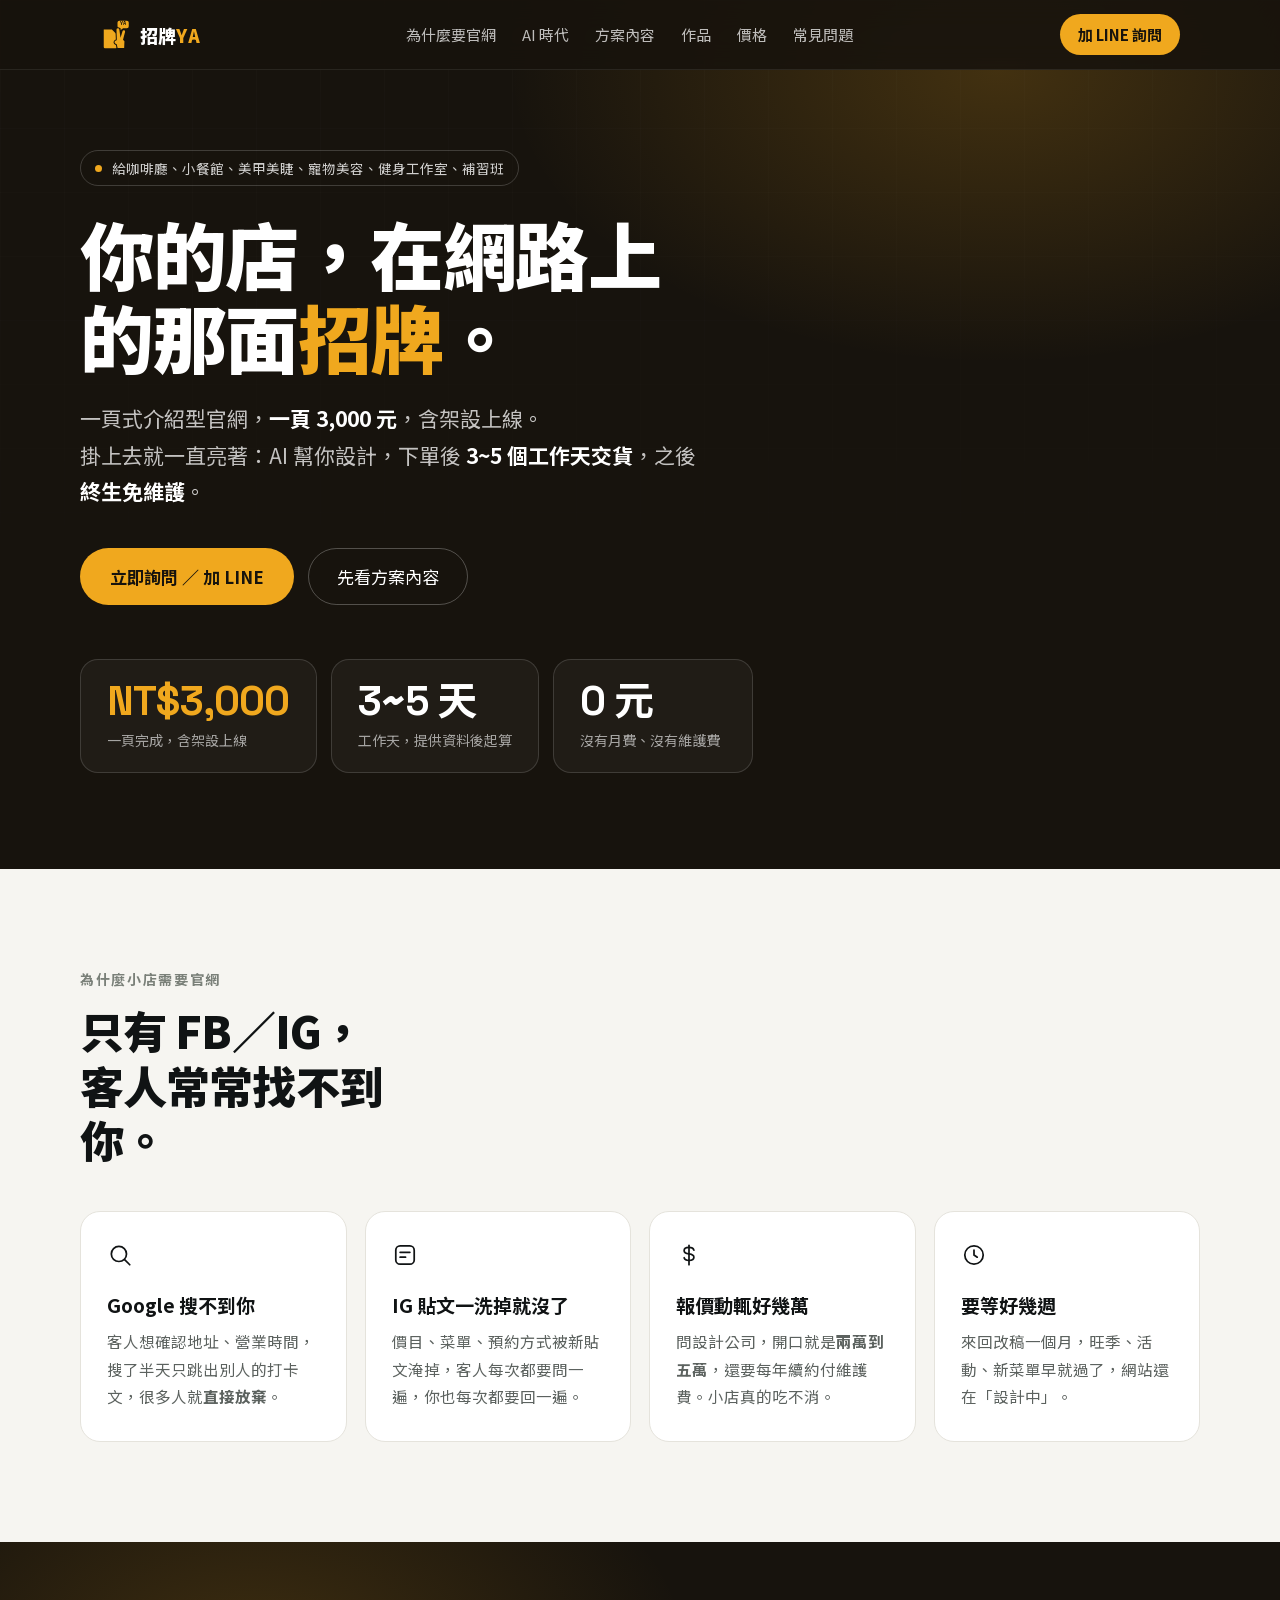
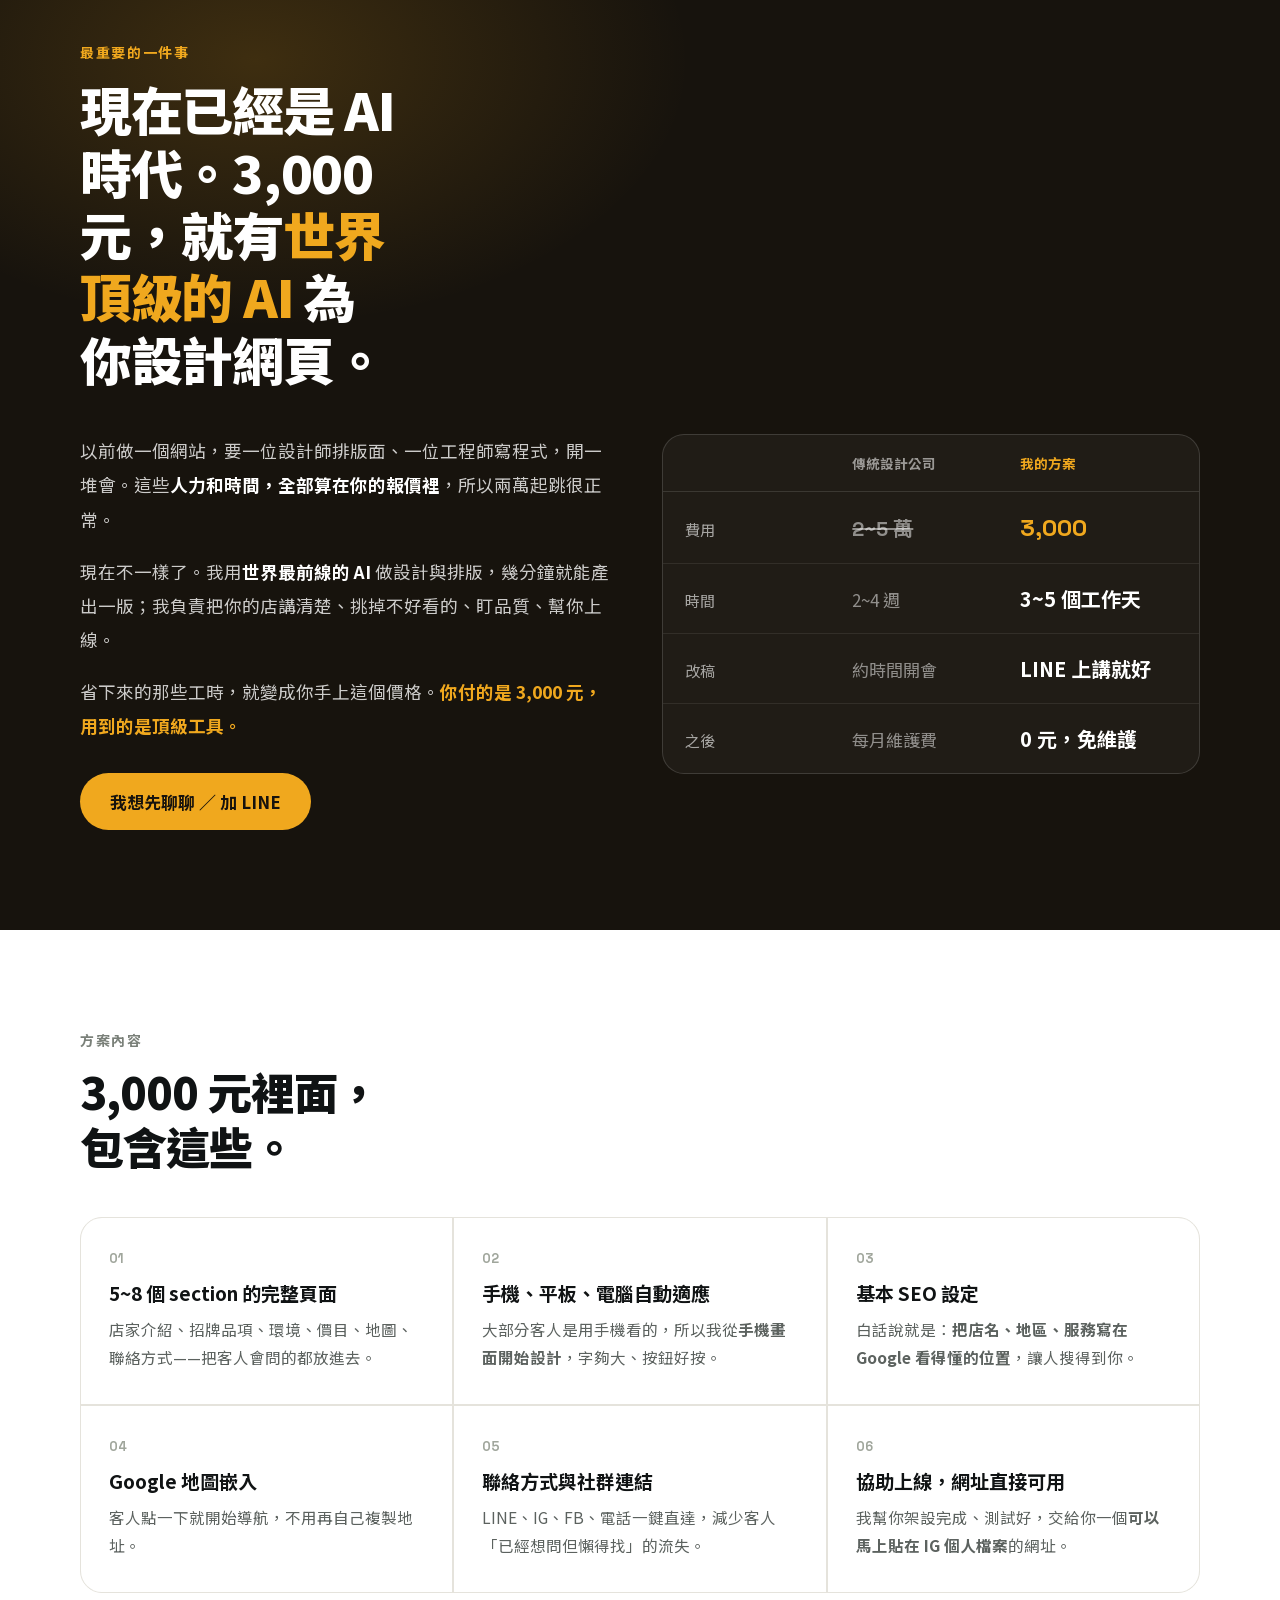
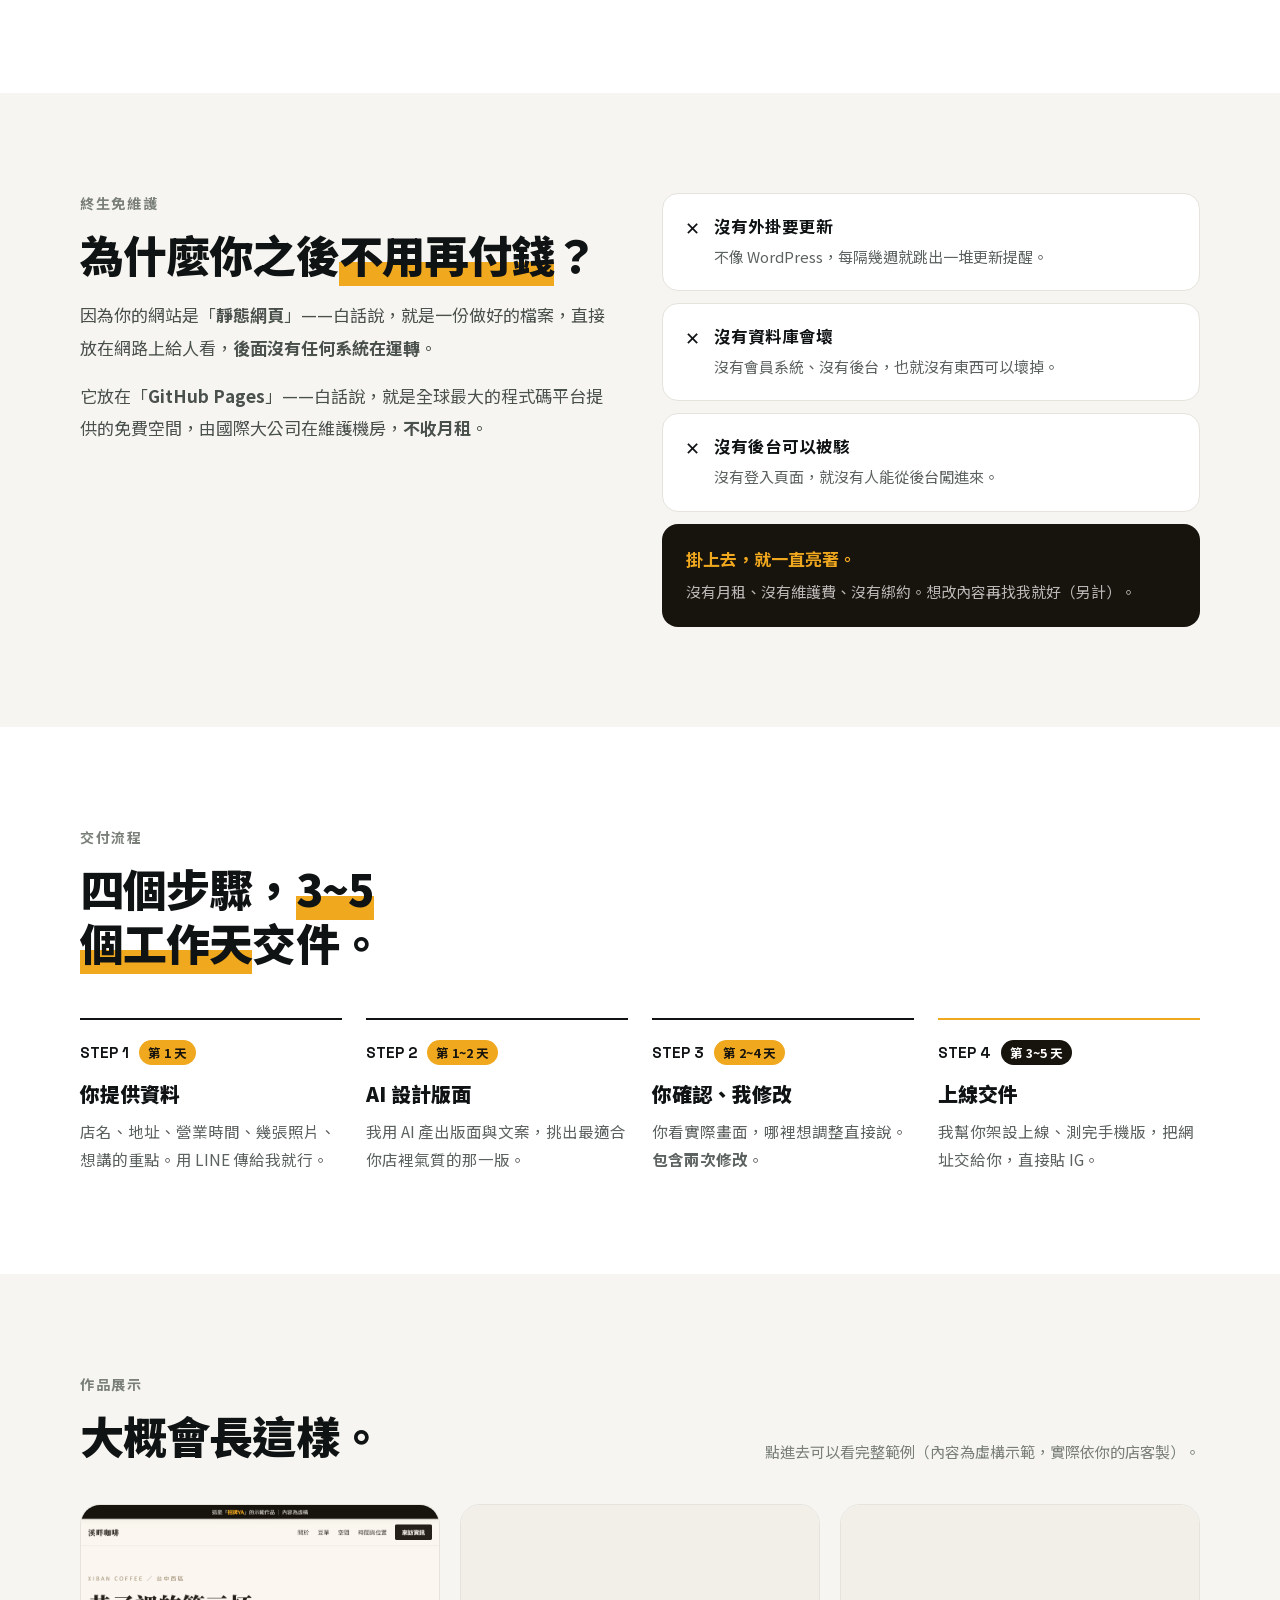
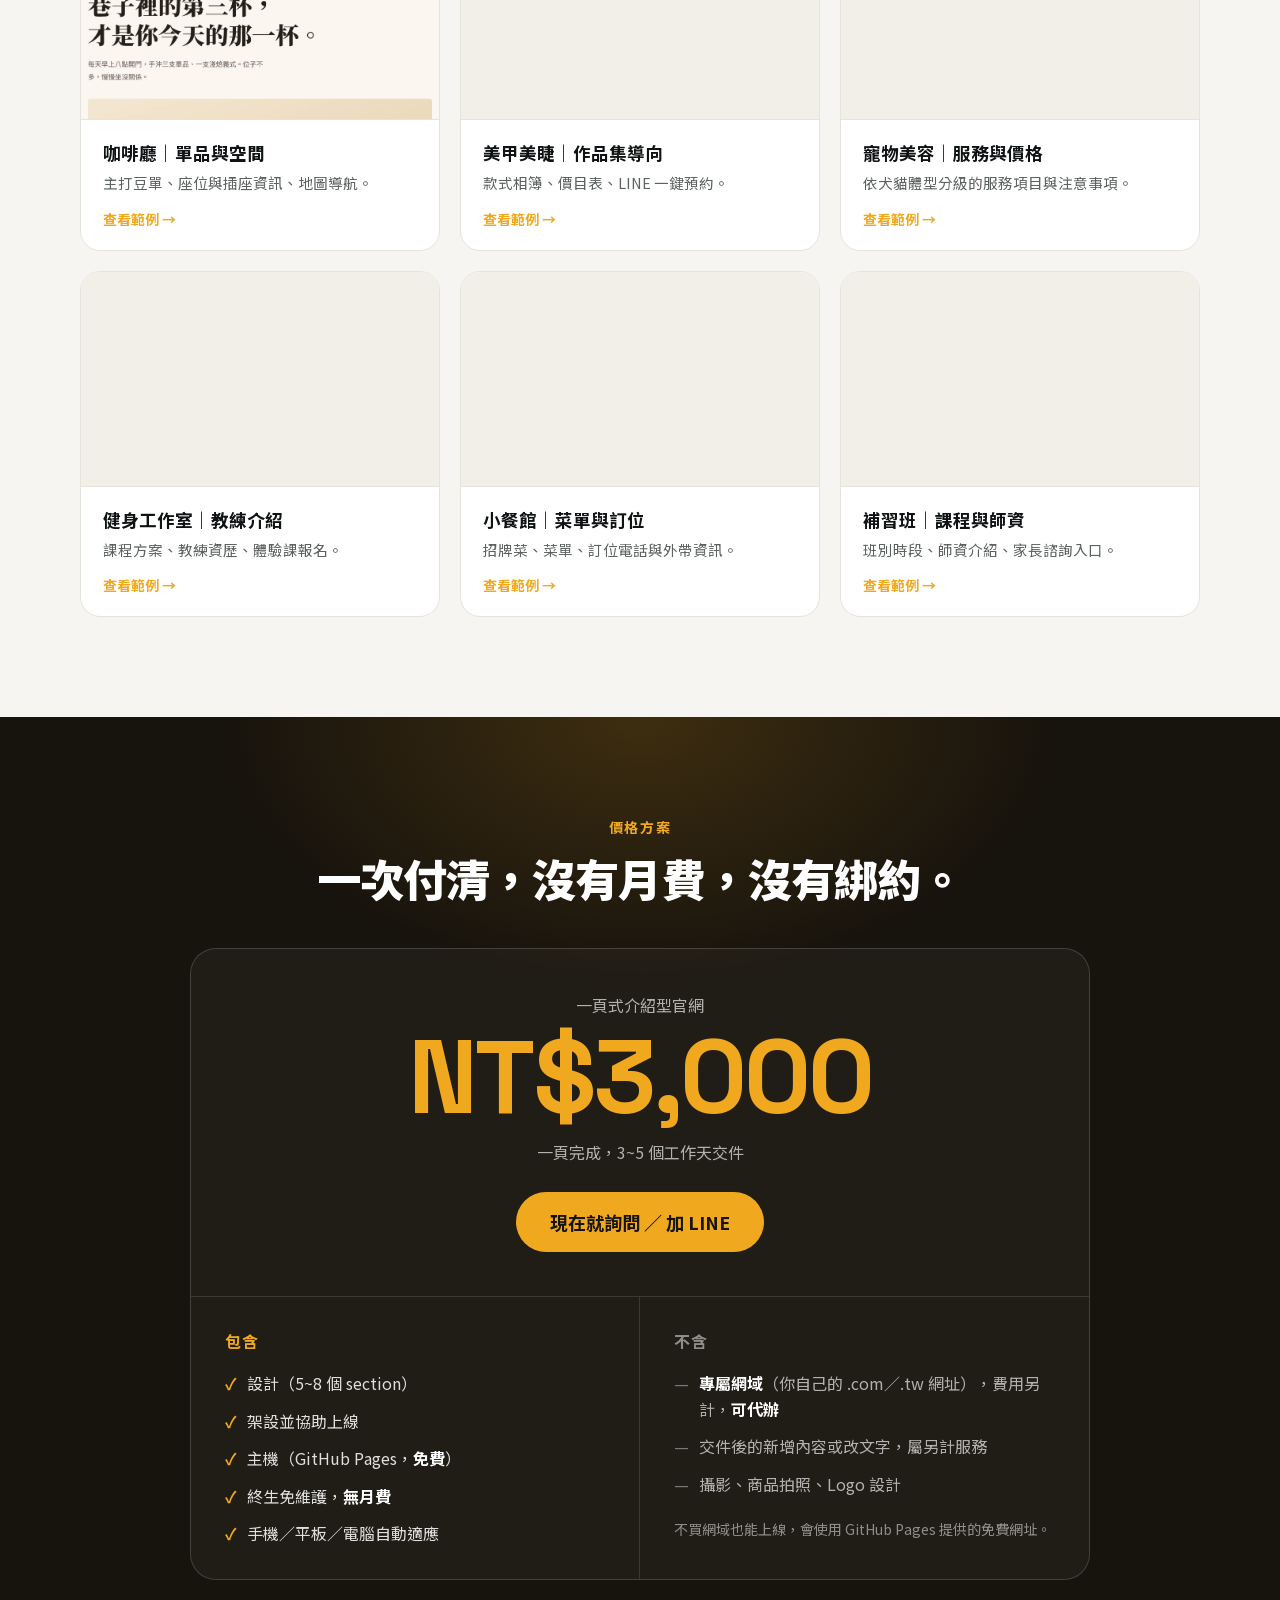
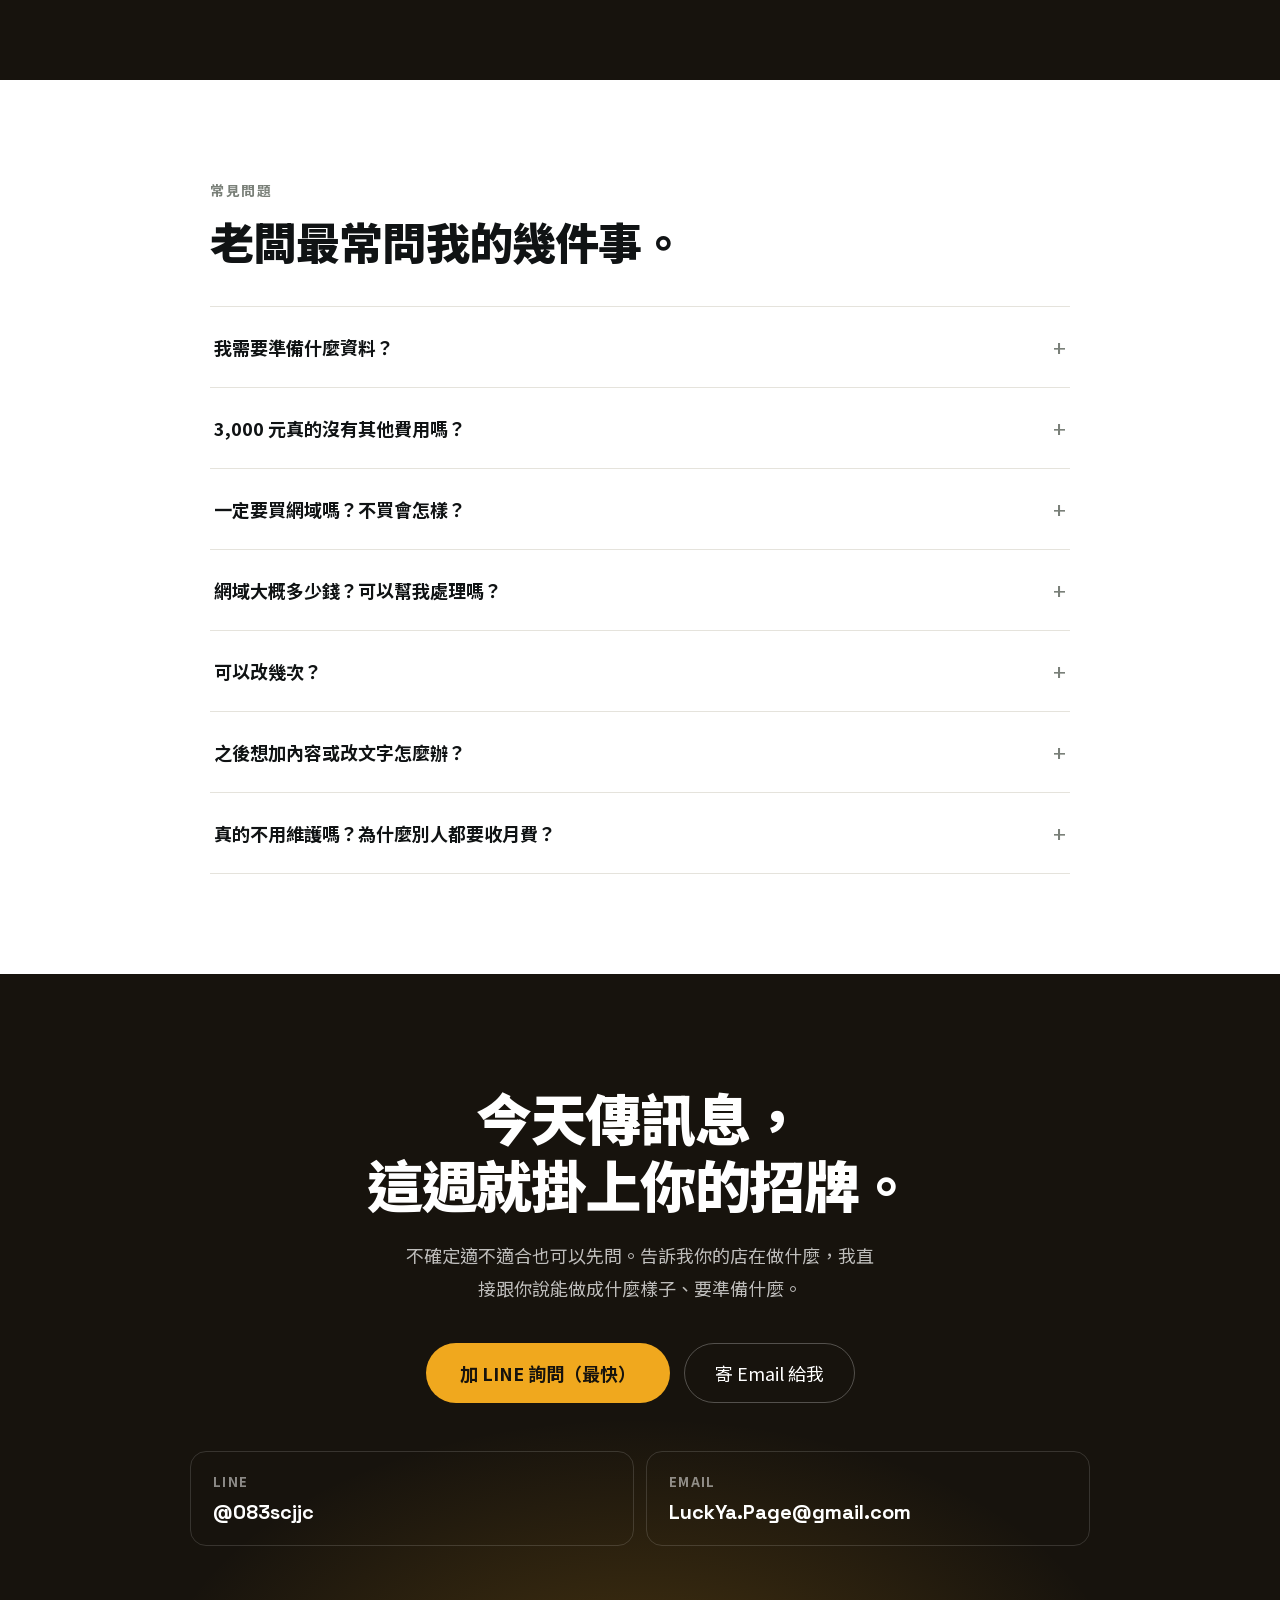
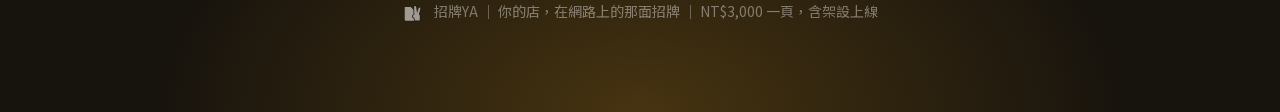
==== commit f312de7a: "update site css" ====
--- a/index.html
+++ b/index.html
@@ -8,8 +8,10 @@
 <meta name="description" content="給咖啡廳、小餐館、美甲美睫、寵物美容、健身工作室、補習班的一頁式介紹型官網。NT$3,000 含設計與架設上線，3~5 個工作天交件，終生免維護、無月費。">
 <meta name="theme-color" content="#17130D">
 
-<link rel="preconnect" href="https://fonts.googleapis.com">
-<link rel="preconnect" href="https://fonts.gstatic.com" crossorigin>
+<!-- 字型自架在 assets/fonts/，@font-face 寫在 site.css 第 0 節。
+     這裡先搶下第一屏最吃重的兩個字重，其餘由 site.css 觸發載入。 -->
+<link rel="preload" as="font" type="font/woff2" crossorigin href="assets/fonts/noto-sans-tc-400.woff2">
+<link rel="preload" as="font" type="font/woff2" crossorigin href="assets/fonts/noto-sans-tc-900.woff2">
 
 <!-- 關鍵 CSS：第一屏（header + hero）需要的樣式，內嵌避免多一次來回。
      這段是 assets/site.css 第 1~6 節的副本，改動時請兩邊一起改。 -->
@@ -67,12 +69,6 @@
 <link rel="preload" as="style" href="assets/site.css" onload="this.onload=null;this.rel='stylesheet'">
 <noscript><link rel="stylesheet" href="assets/site.css"></noscript>
 
-<!-- 字型同樣不擋渲染；先用系統字顯示，字型到了再換 -->
-<link rel="preload" as="style"
-      href="https://fonts.googleapis.com/css2?family=Noto+Sans+TC:wght@400;700;900&family=Space+Grotesk:wght@700&display=swap"
-      onload="this.onload=null;this.rel='stylesheet'">
-<noscript><link rel="stylesheet" href="https://fonts.googleapis.com/css2?family=Noto+Sans+TC:wght@400;700;900&family=Space+Grotesk:wght@700&display=swap"></noscript>
-
 <!-- 在第一次繪製前決定要不要做捲動進場，避免內容先出現又被藏起來 -->
 <script>
 (function () {
@@ -94,6 +90,16 @@
 <meta property="og:title" content="招牌YA ｜ 小店一頁式官網 NT$3,000">
 <meta property="og:description" content="一頁式介紹型官網，NT$3,000 含架設上線，3~5 個工作天交件，終生免維護。">
 <meta name="twitter:card" content="summary_large_image">
+
+<!-- Google tag (gtag.js) -->
+<script async src="https://www.googletagmanager.com/gtag/js?id=G-6S6NP6RB4K"></script>
+<script>
+  window.dataLayer = window.dataLayer || [];
+  function gtag(){dataLayer.push(arguments);}
+  gtag('js', new Date());
+
+  gtag('config', 'G-6S6NP6RB4K');
+</script>
 </head>
 
 <body>
--- a/assets/site.css
+++ b/assets/site.css
@@ -4,6 +4,47 @@
    注意：index.html <head> 內有一份「關鍵 CSS」，是本檔開頭區塊的副本
    （tokens / base / header / hero）。改到那些區塊時記得兩邊一起改。
    ========================================================================== */
+
+/* ---------- 0. 字型 ---------- */
+
+/* 自架子集字型：只含本頁用到的字元，全部加起來 232 KiB。
+
+   改過頁面文字後請執行：node tools/build-fonts.mjs  （詳見 README）
+
+   路徑是相對於本檔，所以 @font-face 只能寫在這裡，不要複製到 index.html。 */
+
+@font-face {
+  font-family: 'Noto Sans TC';
+  font-style: normal;
+  font-weight: 400;
+  font-display: swap;
+  src: url('fonts/noto-sans-tc-400.woff2') format('woff2');
+}
+
+@font-face {
+  font-family: 'Noto Sans TC';
+  font-style: normal;
+  font-weight: 700;
+  font-display: swap;
+  src: url('fonts/noto-sans-tc-700.woff2') format('woff2');
+}
+
+@font-face {
+  font-family: 'Noto Sans TC';
+  font-style: normal;
+  font-weight: 900;
+  font-display: swap;
+  src: url('fonts/noto-sans-tc-900.woff2') format('woff2');
+}
+
+@font-face {
+  font-family: 'Space Grotesk';
+  font-style: normal;
+  font-weight: 700;
+  font-display: swap;
+  src: url('fonts/space-grotesk-700.woff2') format('woff2');
+}
+
 
 /* ---------- 1. Design tokens ---------- */
 :root {
--- a/assets/site.css
+++ b/assets/site.css
@@ -4,6 +4,47 @@
    注意：index.html <head> 內有一份「關鍵 CSS」，是本檔開頭區塊的副本
    （tokens / base / header / hero）。改到那些區塊時記得兩邊一起改。
    ========================================================================== */
+
+/* ---------- 0. 字型 ---------- */
+
+/* 自架子集字型：只含本頁用到的字元，全部加起來 232 KiB。
+
+   改過頁面文字後請執行：node tools/build-fonts.mjs  （詳見 README）
+
+   路徑是相對於本檔，所以 @font-face 只能寫在這裡，不要複製到 index.html。 */
+
+@font-face {
+  font-family: 'Noto Sans TC';
+  font-style: normal;
+  font-weight: 400;
+  font-display: swap;
+  src: url('fonts/noto-sans-tc-400.woff2') format('woff2');
+}
+
+@font-face {
+  font-family: 'Noto Sans TC';
+  font-style: normal;
+  font-weight: 700;
+  font-display: swap;
+  src: url('fonts/noto-sans-tc-700.woff2') format('woff2');
+}
+
+@font-face {
+  font-family: 'Noto Sans TC';
+  font-style: normal;
+  font-weight: 900;
+  font-display: swap;
+  src: url('fonts/noto-sans-tc-900.woff2') format('woff2');
+}
+
+@font-face {
+  font-family: 'Space Grotesk';
+  font-style: normal;
+  font-weight: 700;
+  font-display: swap;
+  src: url('fonts/space-grotesk-700.woff2') format('woff2');
+}
+
 
 /* ---------- 1. Design tokens ---------- */
 :root {
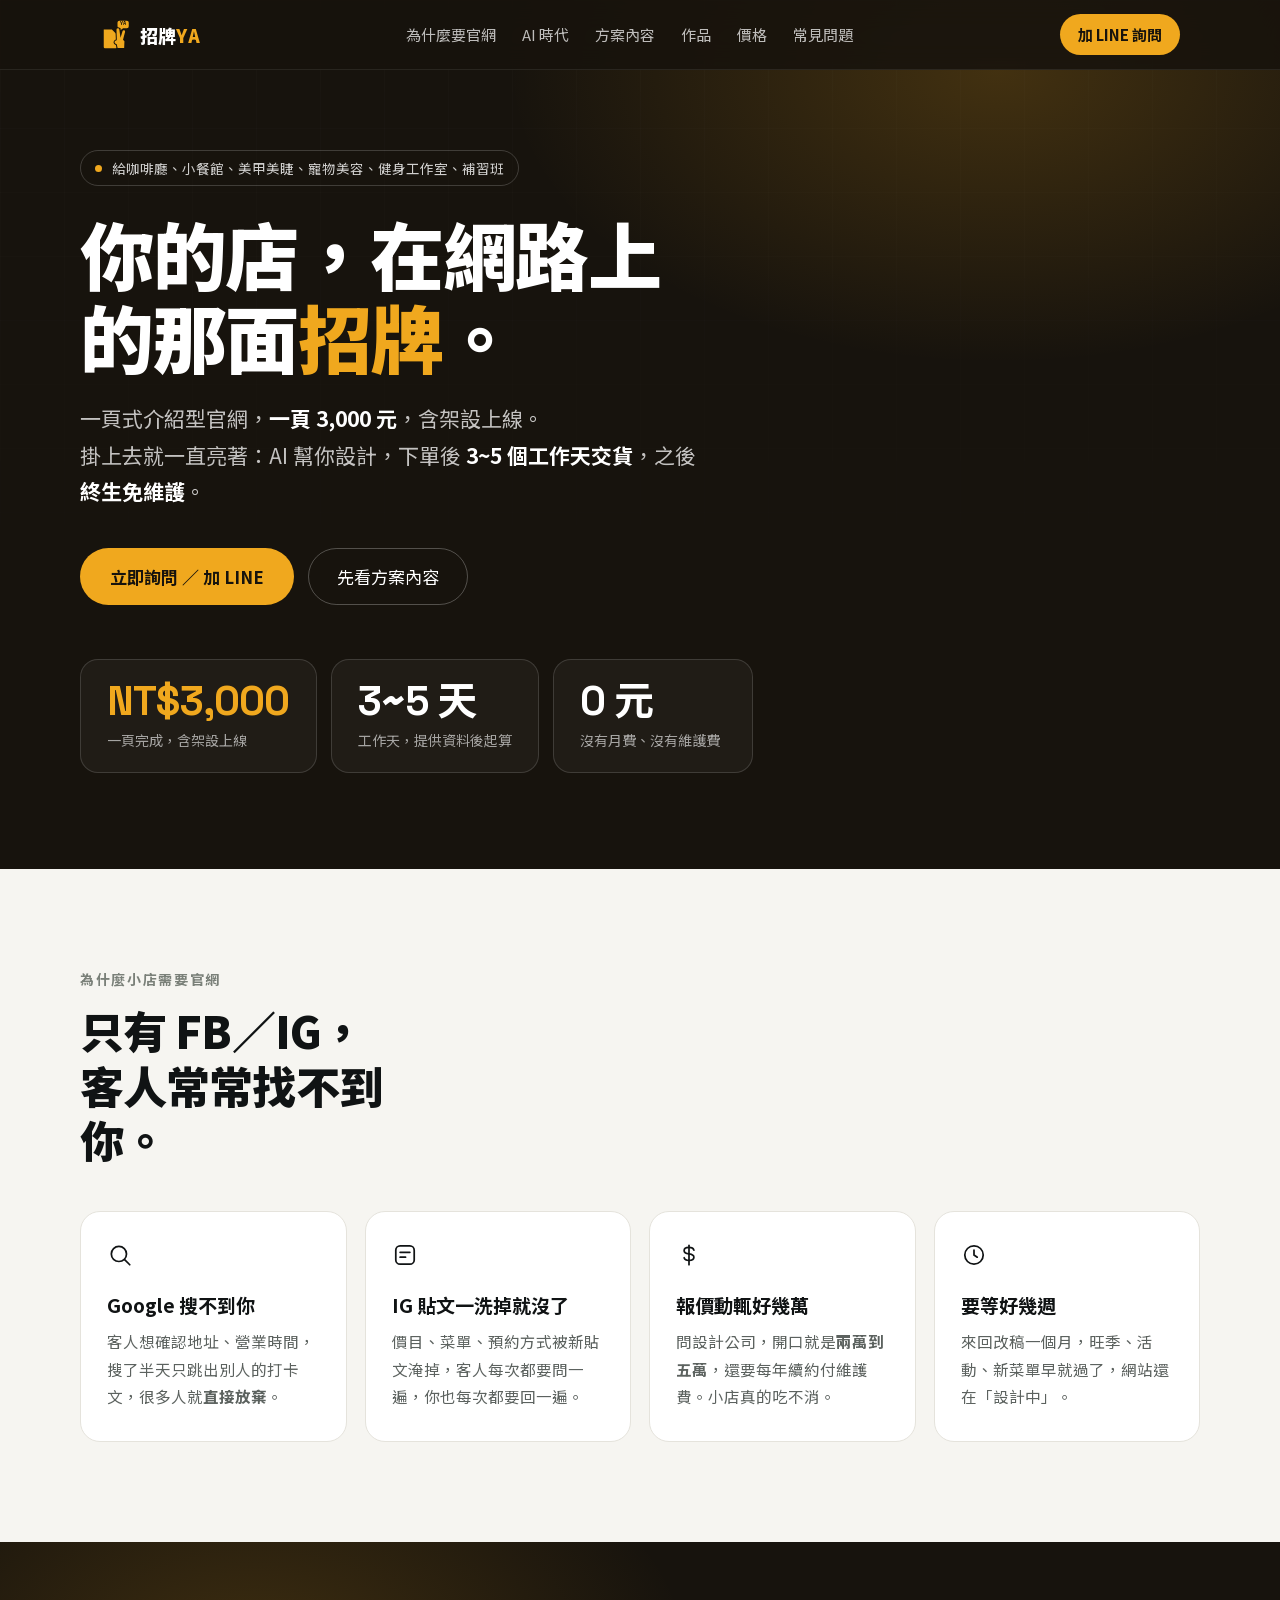
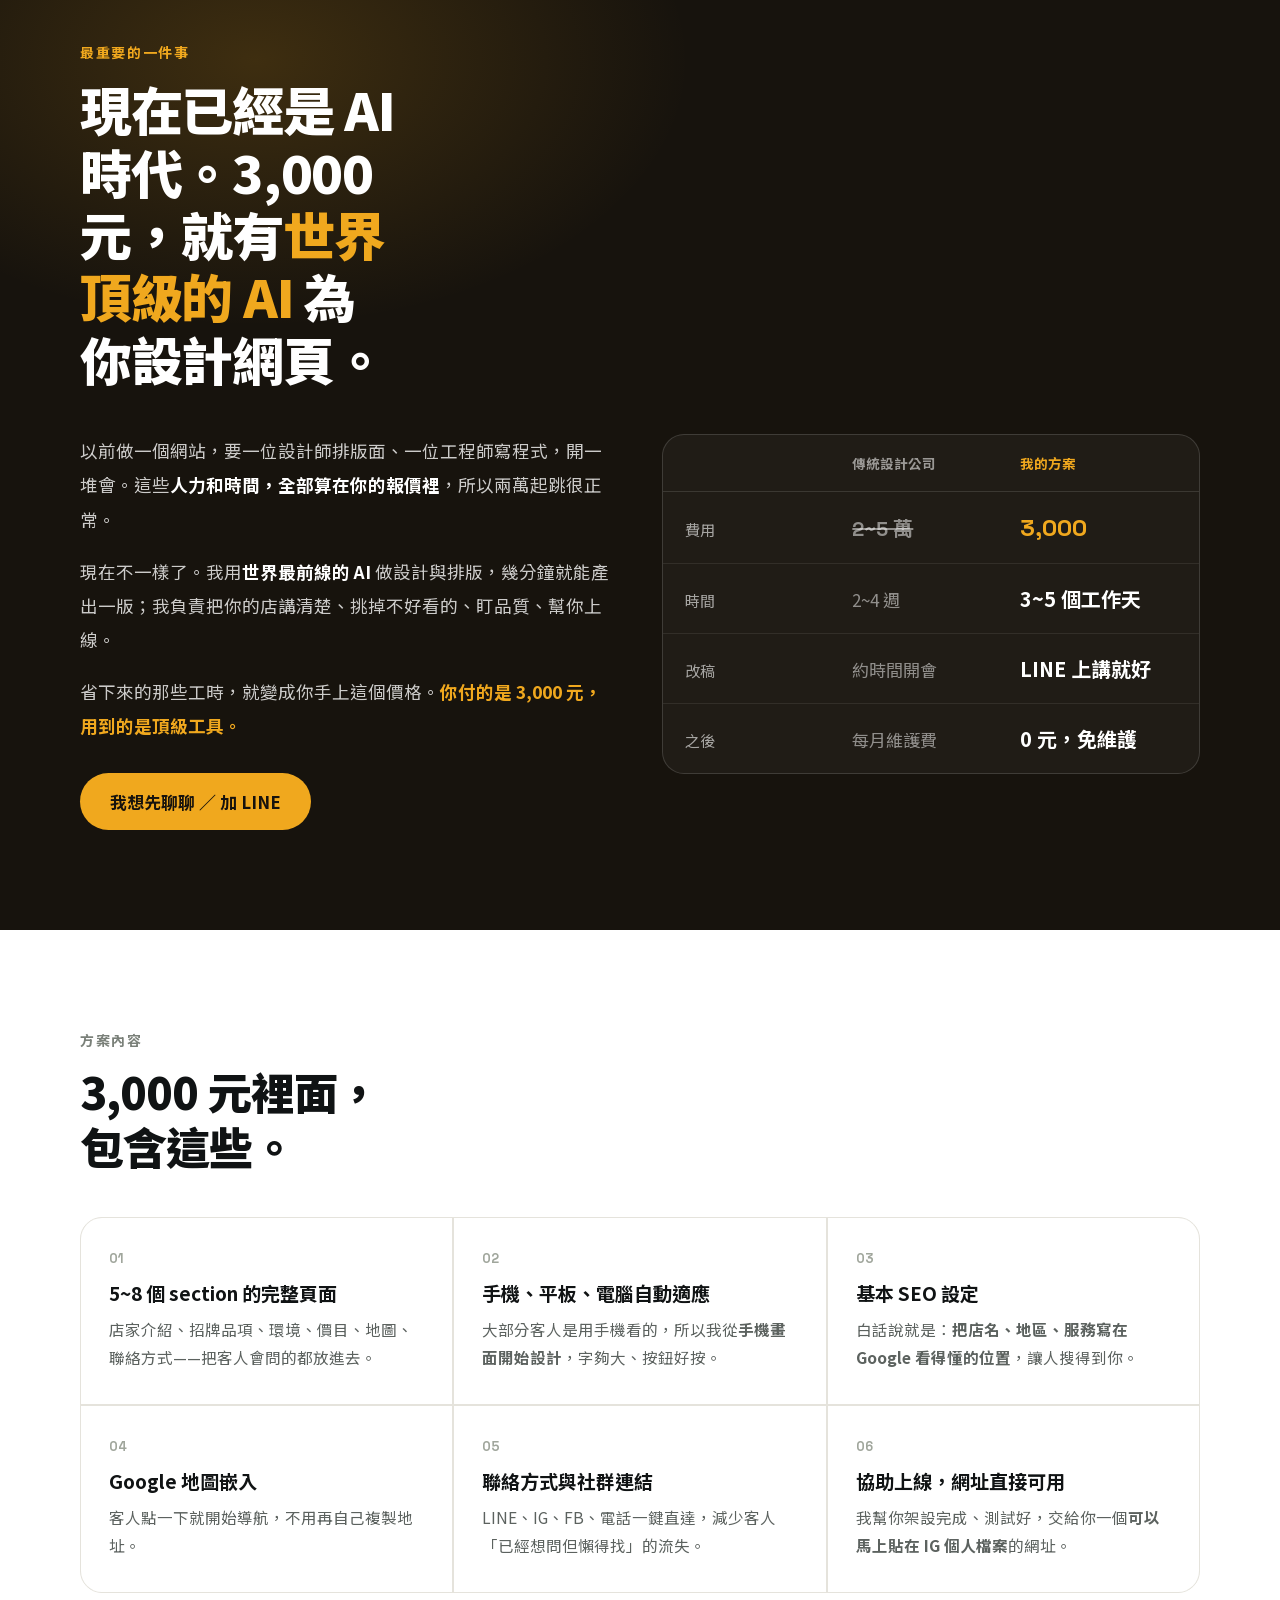
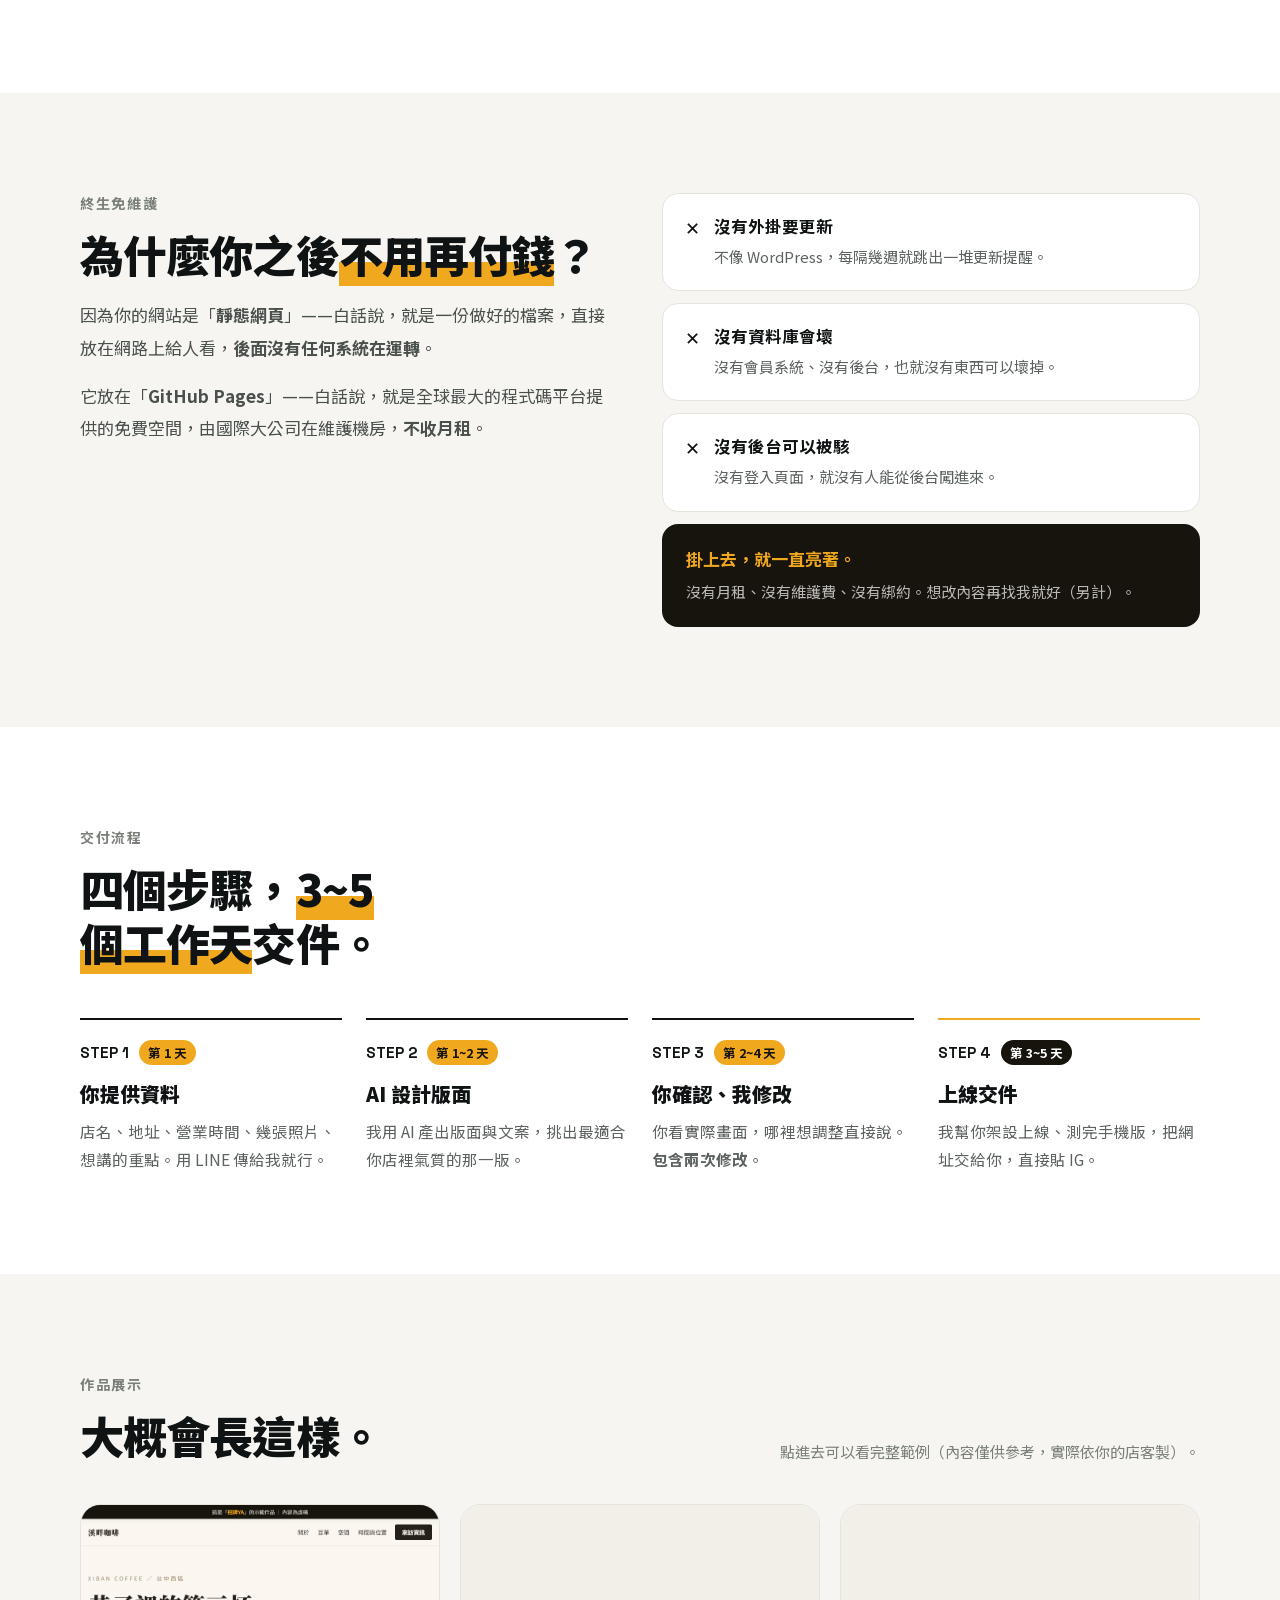
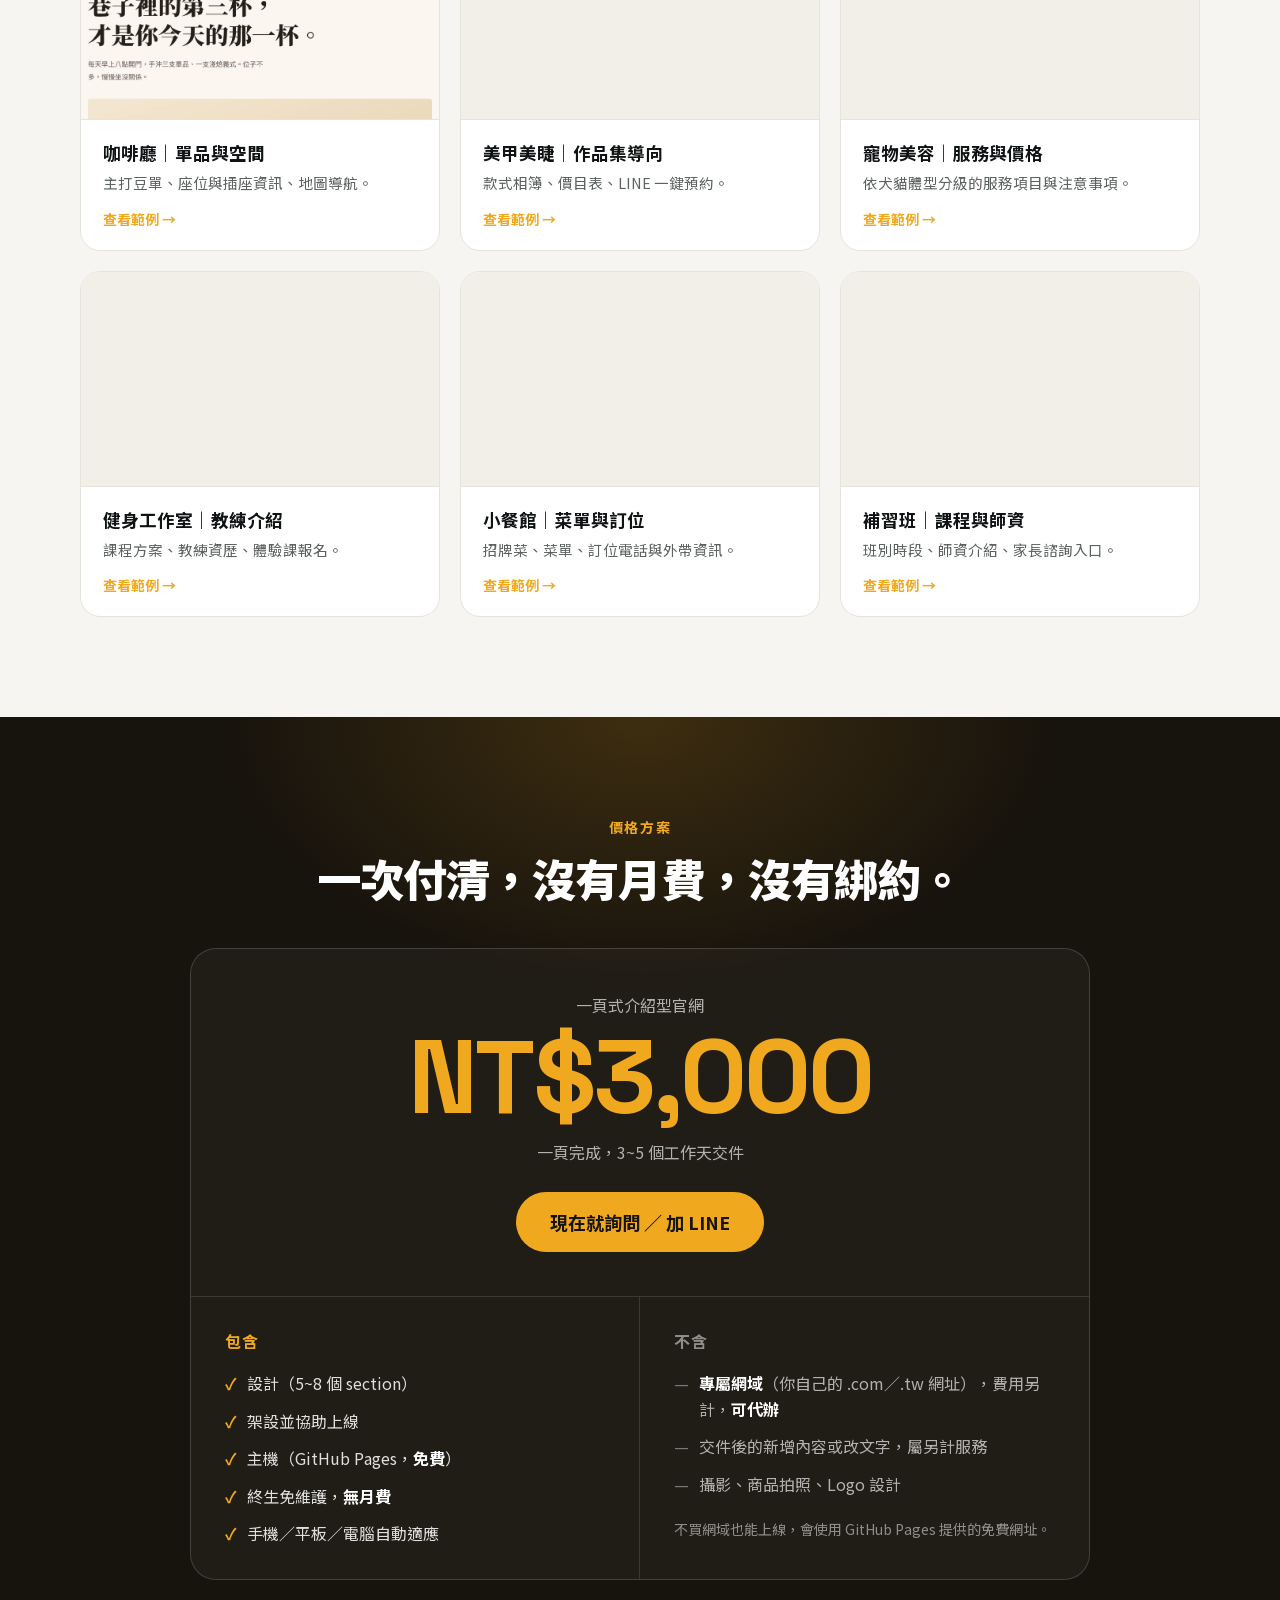
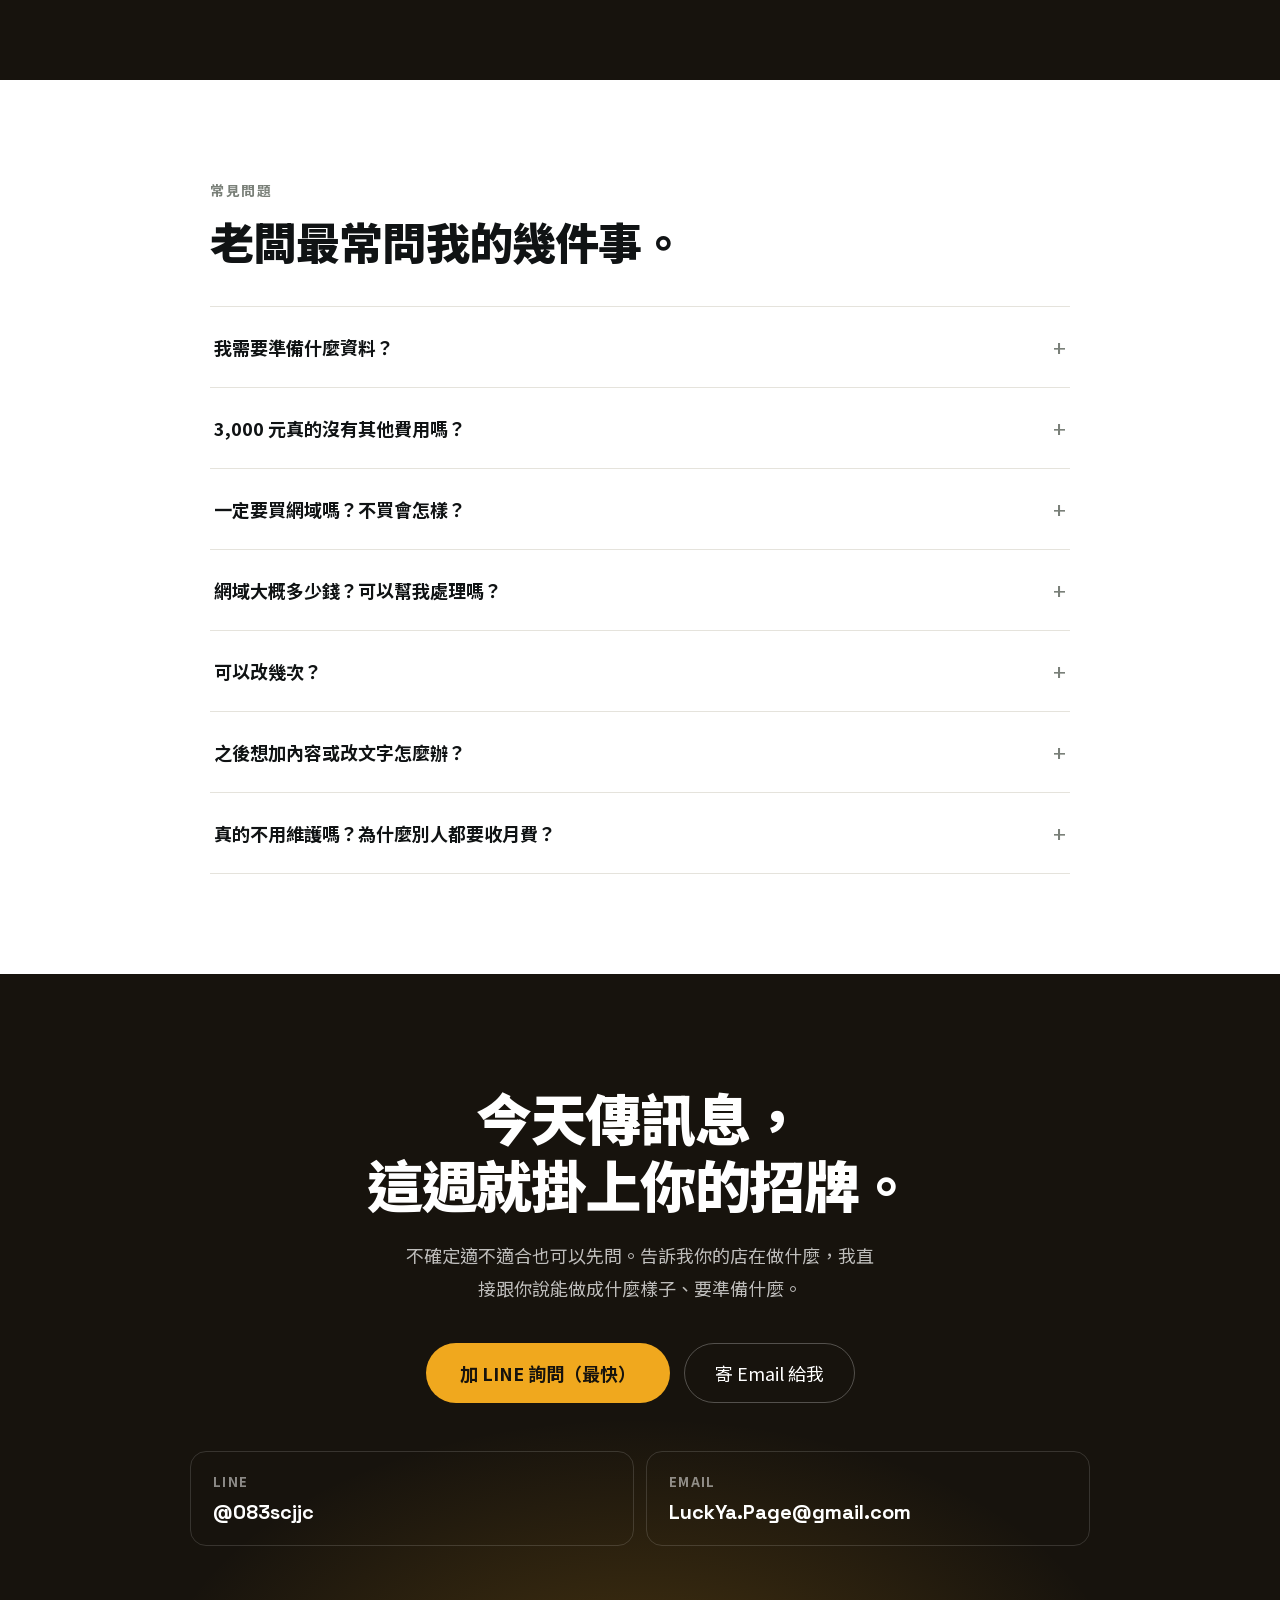
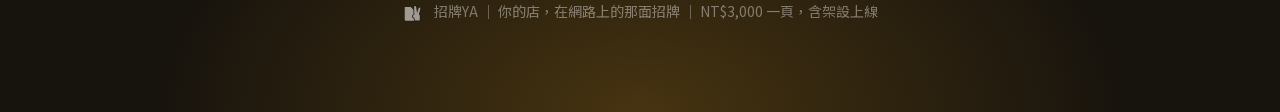
==== commit 89269c43: "update sample" ====
--- a/index.html
+++ b/index.html
@@ -365,7 +365,7 @@
         <div class="eyebrow">作品展示</div>
         <h2 class="h2">大概會長這樣。</h2>
       </div>
-      <p class="works-note">點進去可以看完整範例（內容為虛構示範，實際依你的店客製）。</p>
+      <p class="works-note">點進去可以看完整範例（內容僅供參考，實際依你的店客製）。</p>
     </div>
     <div class="works-grid">
       <a class="work" href="demo-cafe.html" target="_blank" rel="noopener" data-reveal>
@@ -376,8 +376,8 @@
           <span class="work-more">查看範例 →</span>
         </div>
       </a>
-      <a class="work" href="demo-nail.html" target="_blank" rel="noopener" data-reveal>
-        <div class="work-shot"><img src="thumbs/nail.png" alt="栗子手作美甲網站預覽" width="909" height="540" loading="lazy" decoding="async"></div>
+      <a class="work" href="https://luckyapage.github.io/yongyan-lash-studio/" target="_blank" rel="noopener" data-reveal>
+        <div class="work-shot"><img src="thumbs/yongyan.png" alt="詠·妍美學工作室網站預覽" width="909" height="540" loading="lazy" decoding="async"></div>
         <div class="work-body">
           <h3>美甲美睫｜作品集導向</h3>
           <p>款式相簿、價目表、LINE 一鍵預約。</p>
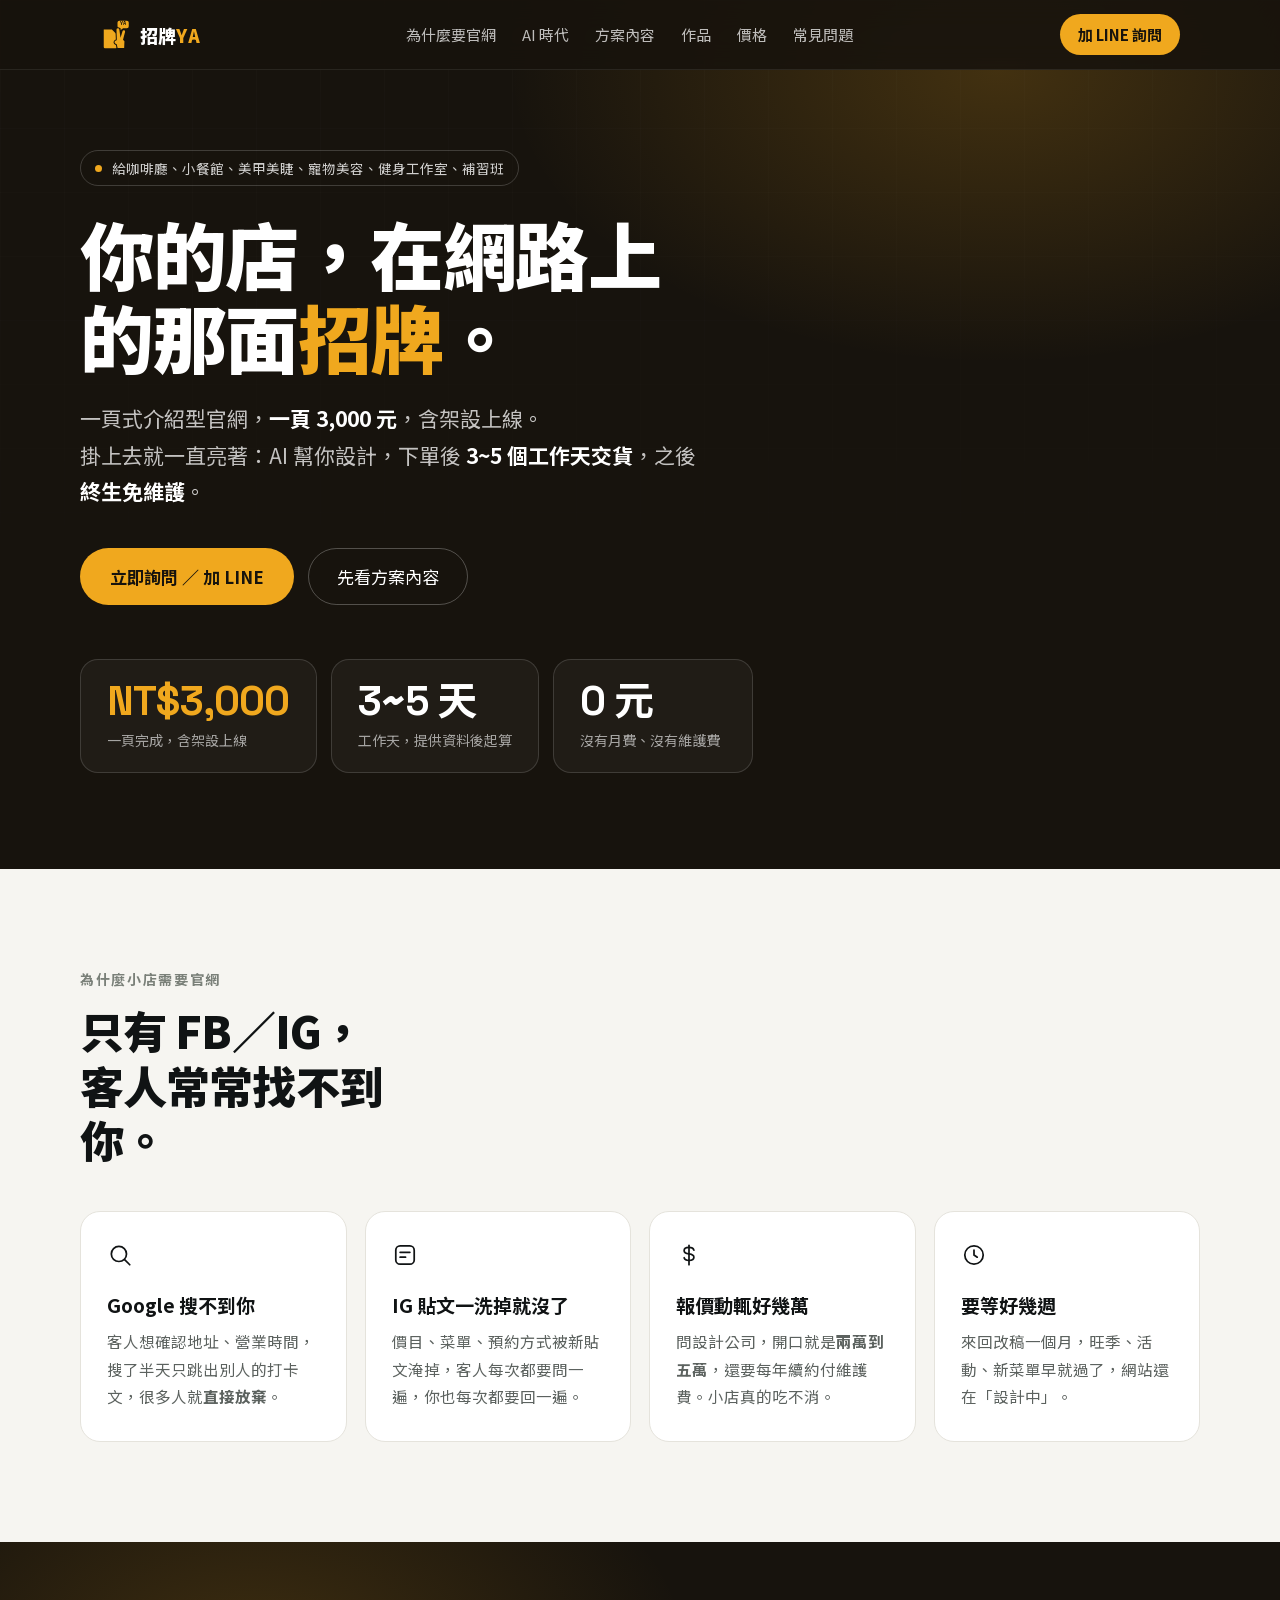
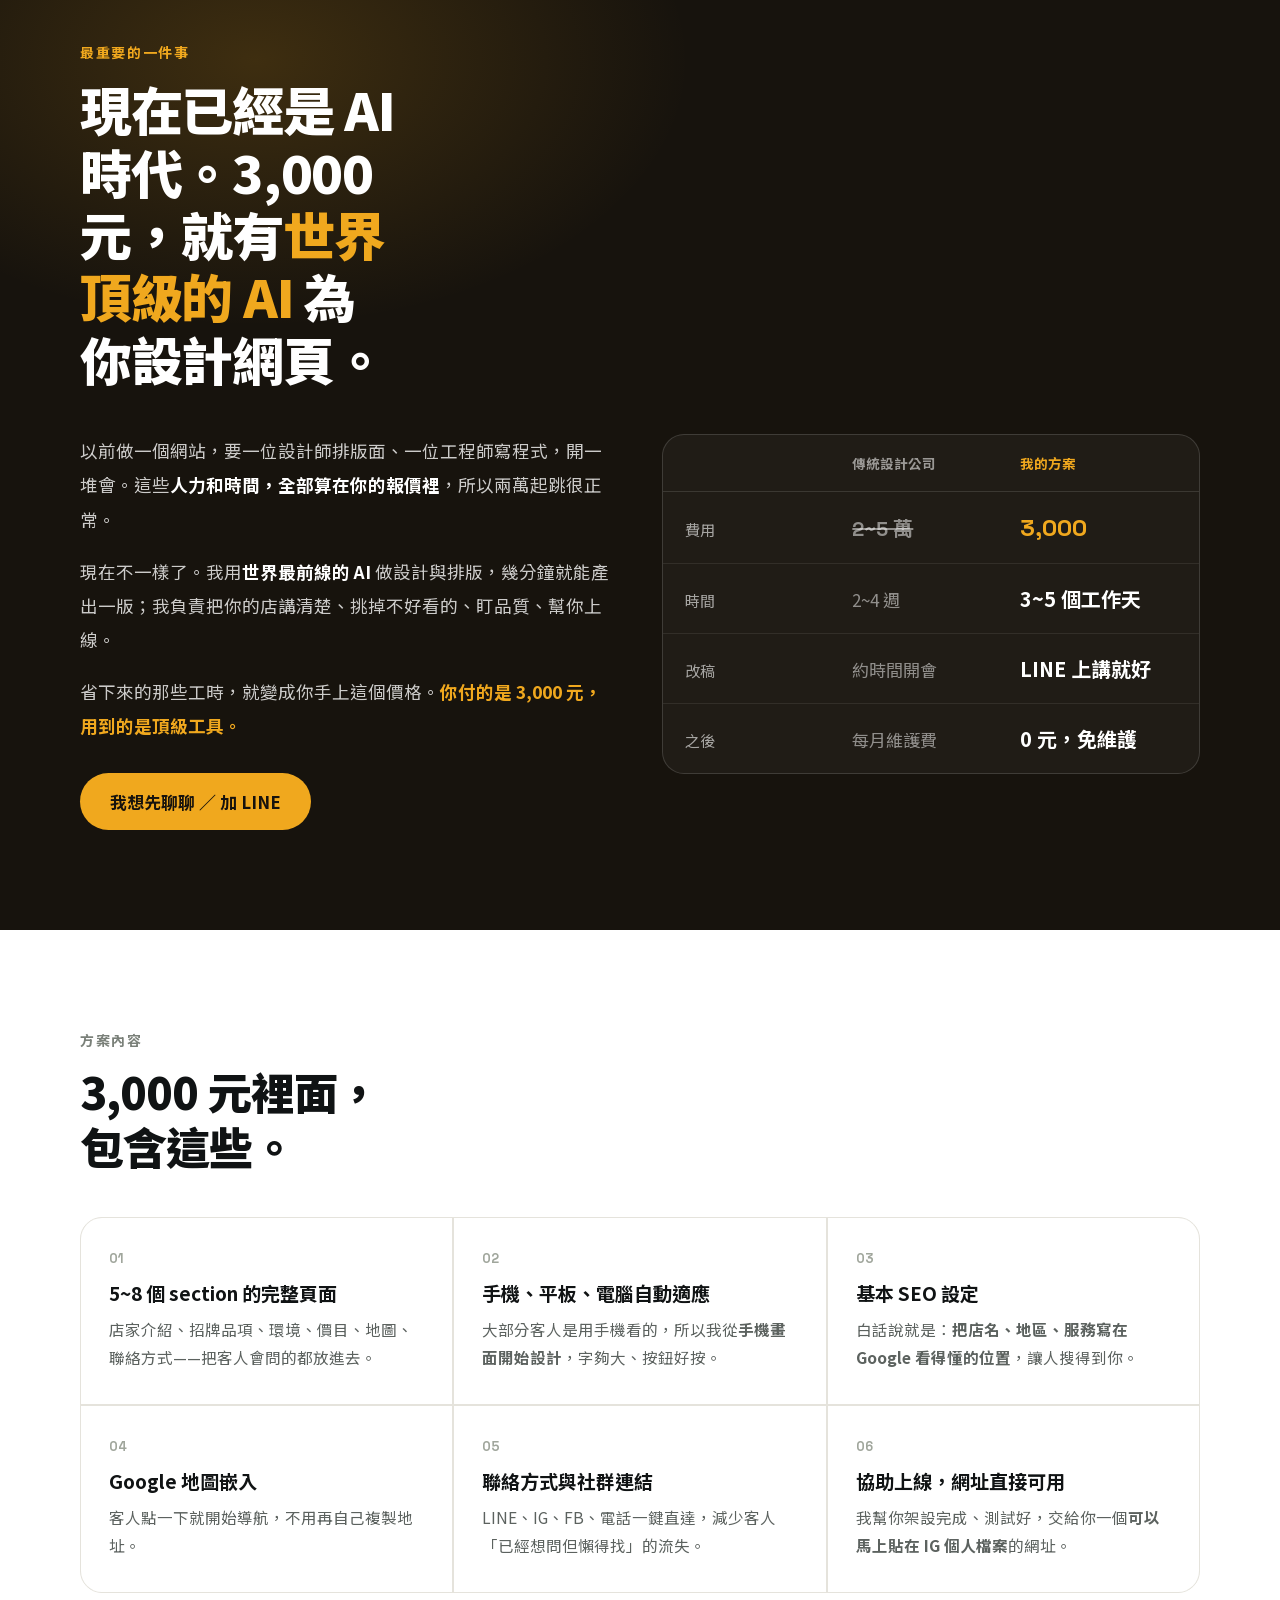
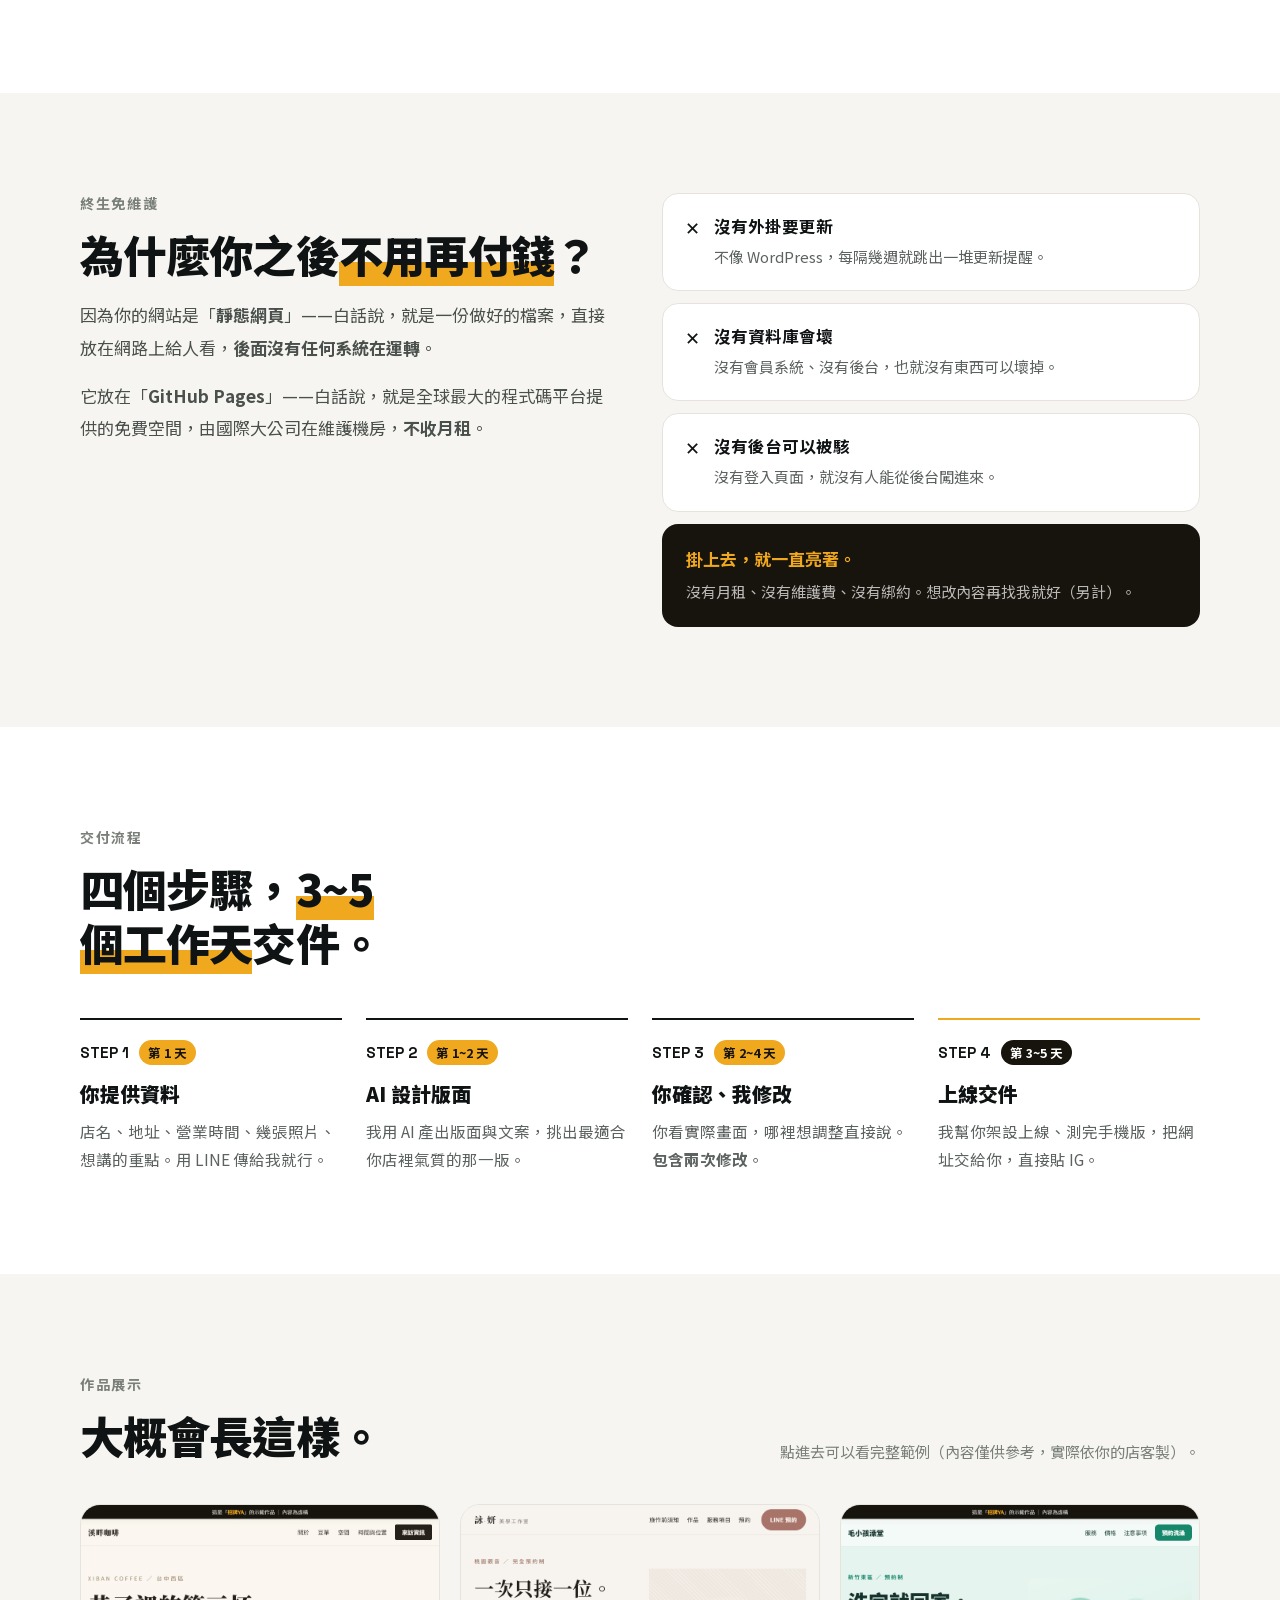
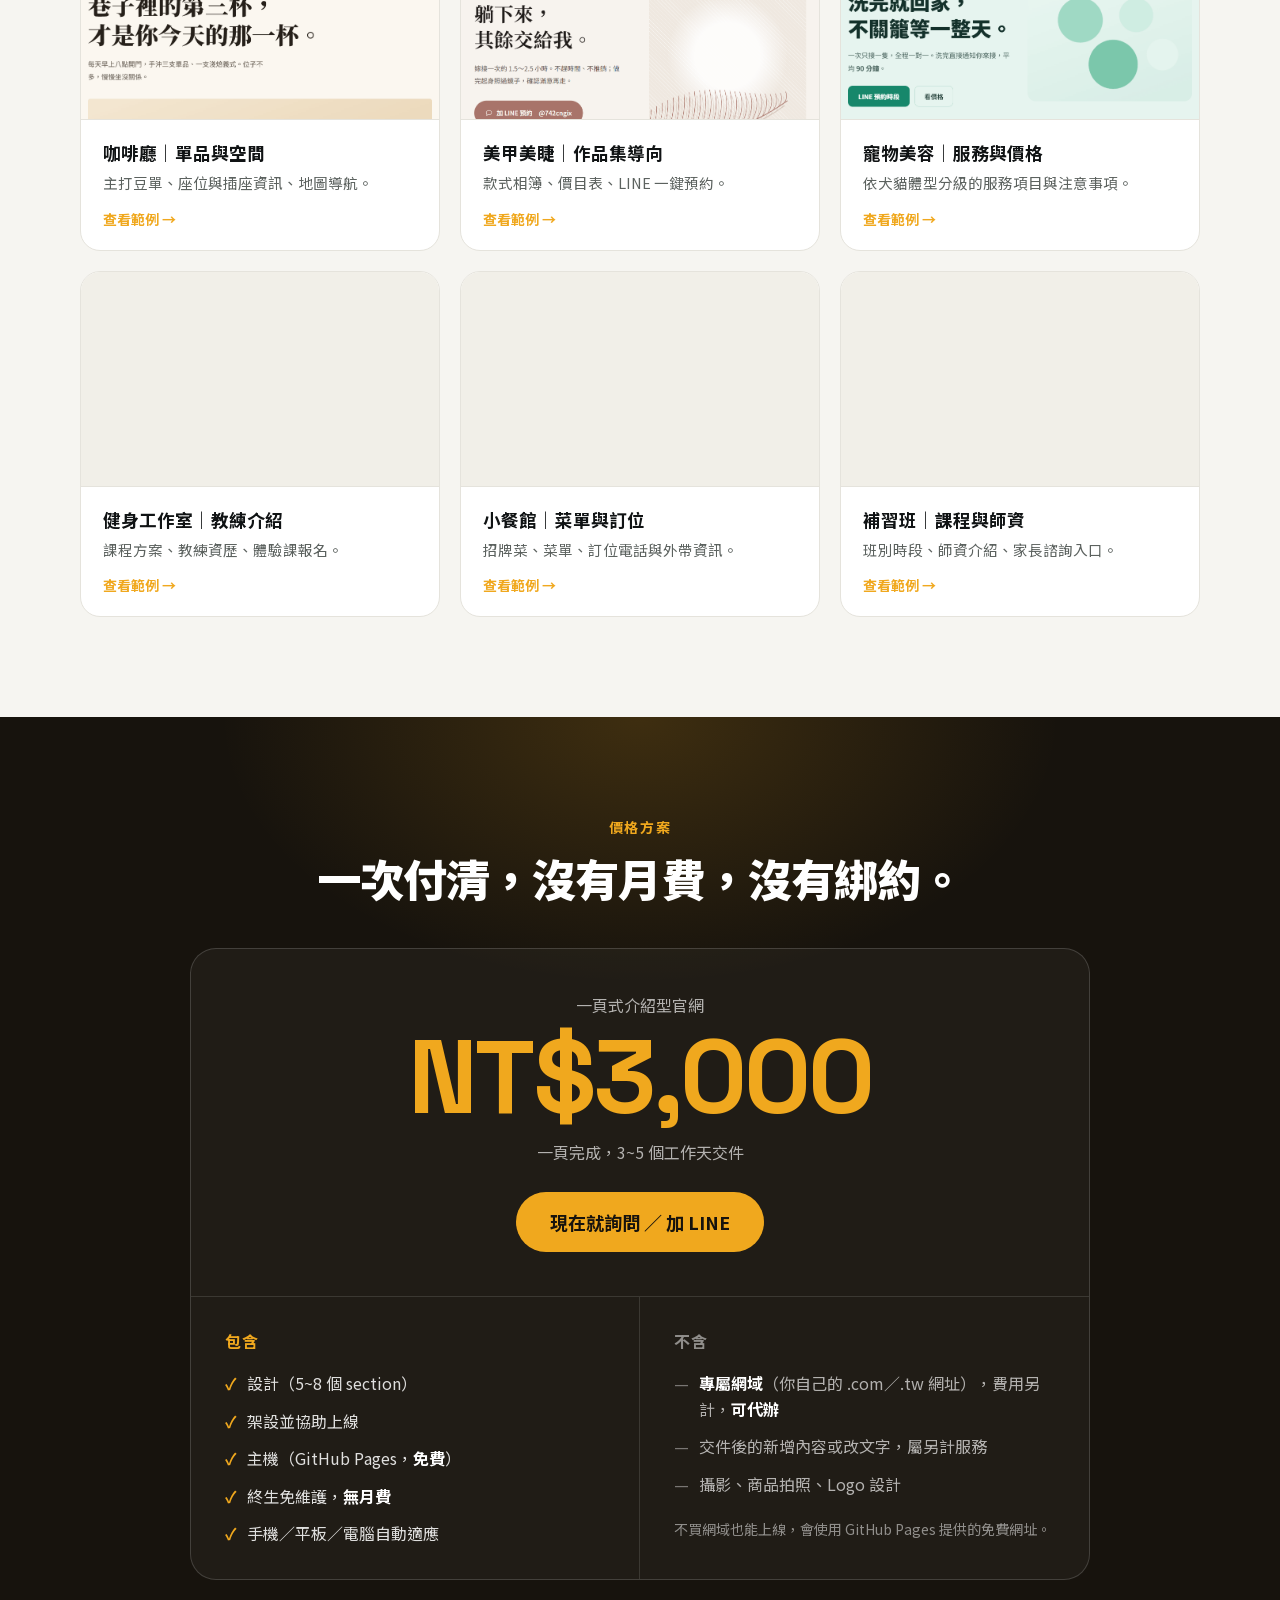
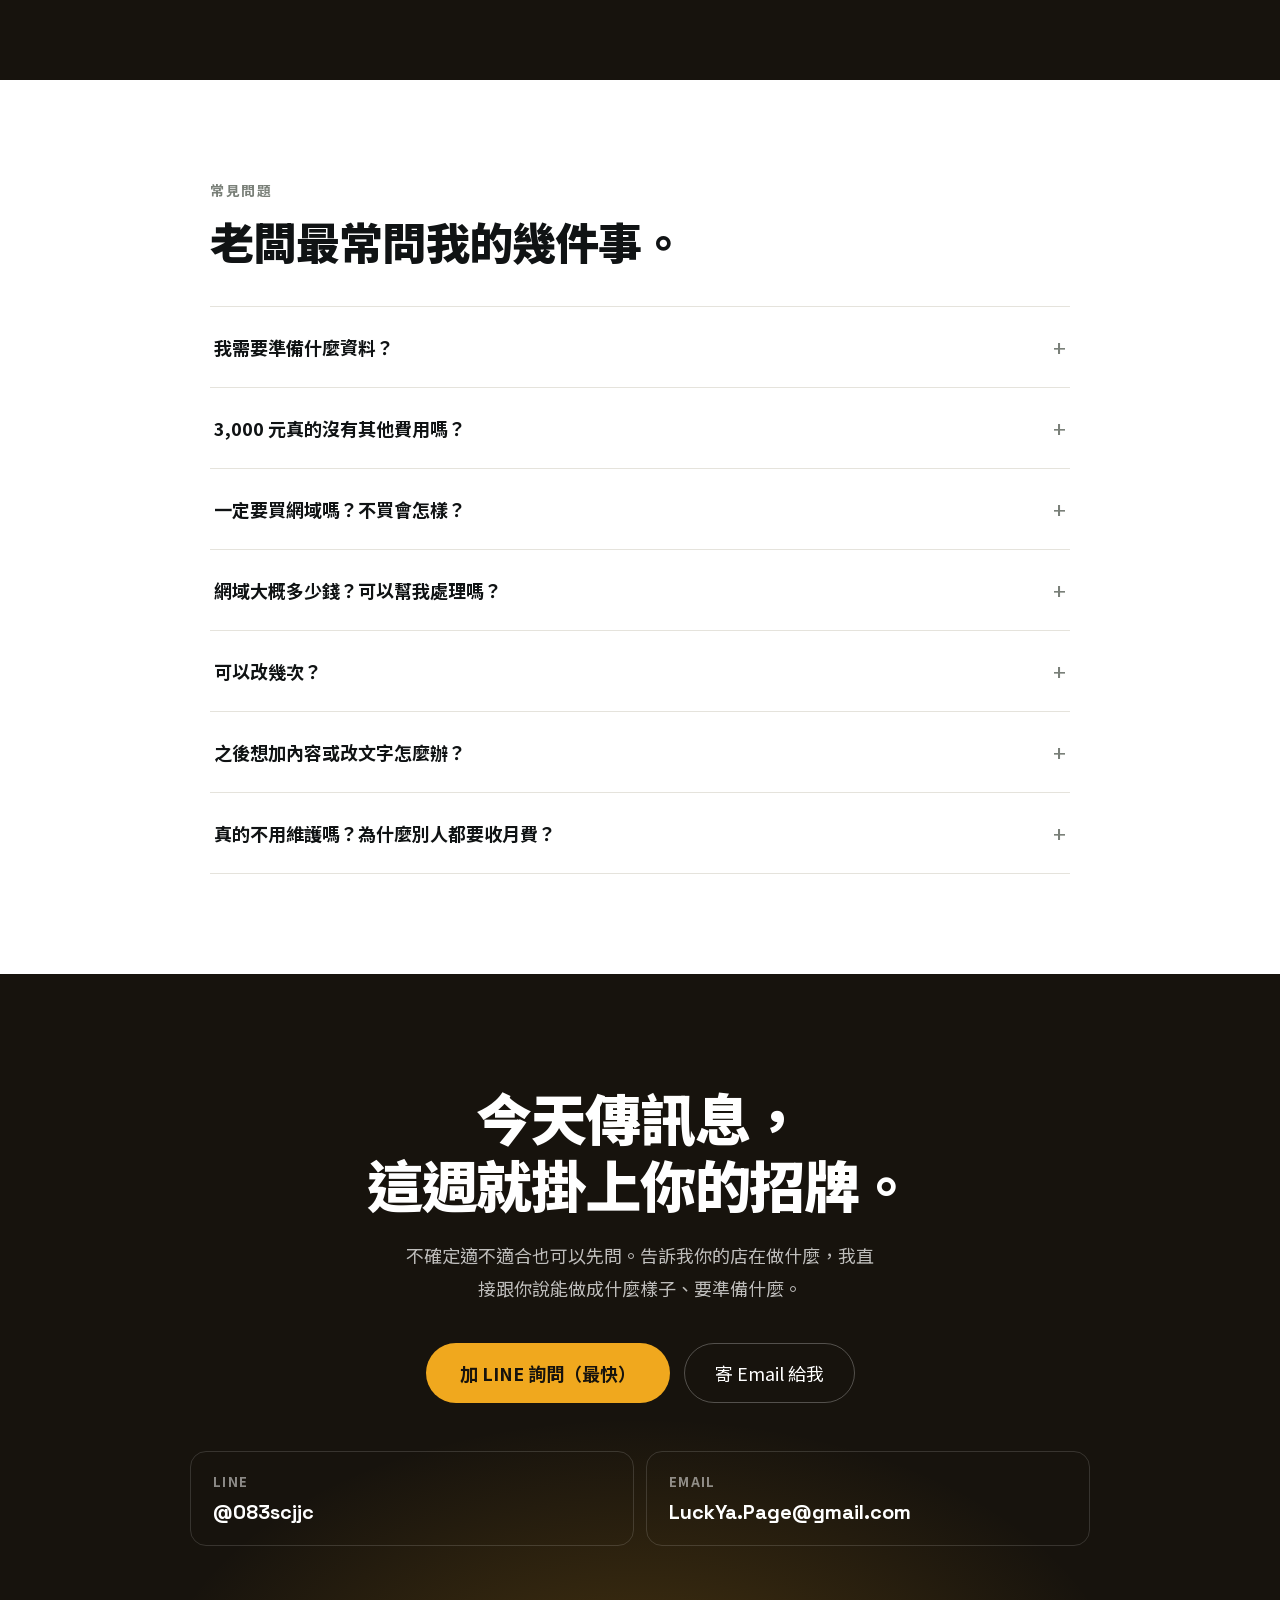
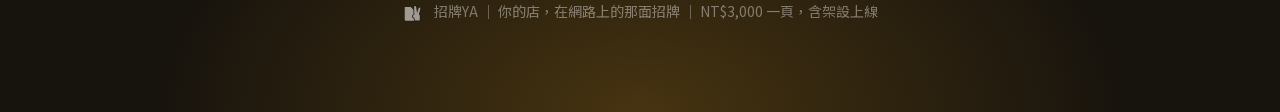
==== commit 85efa737: "Add inline" ====
--- a/index.html
+++ b/index.html
@@ -126,7 +126,7 @@
       <a href="#price">價格</a>
       <a href="#faq">常見問題</a>
     </nav>
-    <a class="btn btn--sm header-cta" href="#contact">加 LINE 詢問</a>
+    <a class="btn btn--sm header-cta" href="https://line.me/R/ti/p/@083scjjc">加 LINE 詢問</a>
   </div>
 </header>
 
@@ -146,7 +146,7 @@
       一頁式介紹型官網，<strong>一頁 3,000 元</strong>，含架設上線。<br>掛上去就一直亮著：AI 幫你設計，下單後 <strong>3~5 個工作天交貨</strong>，之後<strong>終生免維護</strong>。
     </p>
     <div class="hero-actions anim-up d3">
-      <a class="btn btn--md" href="#contact">立即詢問 ／ 加 LINE</a>
+      <a class="btn btn--md" href="https://line.me/R/ti/p/@083scjjc">立即詢問 ／ 加 LINE</a>
       <a class="btn btn--ghost btn--md" href="#include">先看方案內容</a>
     </div>
     <div class="stats anim-up d4">
@@ -211,7 +211,7 @@
         <p>以前做一個網站，要一位設計師排版面、一位工程師寫程式，開一堆會。這些<strong>人力和時間，全部算在你的報價裡</strong>，所以兩萬起跳很正常。</p>
         <p>現在不一樣了。我用<strong>世界最前線的 AI</strong> 做設計與排版，幾分鐘就能產出一版；我負責把你的店講清楚、挑掉不好看的、盯品質、幫你上線。</p>
         <p>省下來的那些工時，就變成你手上這個價格。<strong class="accent">你付的是 3,000 元，用到的是頂級工具。</strong></p>
-        <a class="btn btn--md" href="#contact">我想先聊聊 ／ 加 LINE</a>
+        <a class="btn btn--md" href="https://line.me/R/ti/p/@083scjjc">我想先聊聊 ／ 加 LINE</a>
       </div>
       <div class="compare" data-reveal>
         <div class="compare-row compare-row--head">
@@ -433,7 +433,7 @@
         <div class="price-kicker">一頁式介紹型官網</div>
         <div class="price-num">NT$3,000</div>
         <div class="price-sub">一頁完成，3~5 個工作天交件</div>
-        <a class="btn btn--lg" href="#contact">現在就詢問 ／ 加 LINE</a>
+        <a class="btn btn--lg" href="https://line.me/R/ti/p/@083scjjc">現在就詢問 ／ 加 LINE</a>
       </div>
       <div class="price-cols">
         <div class="price-col price-col--in">
@@ -507,18 +507,18 @@
     <h2 class="h2 h2--cta" data-reveal>今天傳訊息，<br>這週就掛上你的招牌。</h2>
     <p class="contact-lead" data-reveal>不確定適不適合也可以先問。告訴我你的店在做什麼，我直接跟你說能做成什麼樣子、要準備什麼。</p>
     <div class="contact-actions" data-reveal>
-      <a class="btn btn--lg" href="#contact">加 LINE 詢問（最快）</a>
+      <a class="btn btn--lg" href="https://line.me/R/ti/p/@083scjjc">加 LINE 詢問（最快）</a>
       <a class="btn btn--ghost btn--lg" href="mailto:LuckYa.Page@gmail.com">寄 Email 給我</a>
     </div>
     <div class="contact-cards" data-reveal>
-      <div class="contact-card">
+      <a class="contact-card" href="https://line.me/R/ti/p/@083scjjc">
         <div class="contact-card-label">LINE</div>
         <div class="contact-card-value">@083scjjc</div>
-      </div>
-      <div class="contact-card">
+      </a>
+      <a class="contact-card" href="mailto:LuckYa.Page@gmail.com">
         <div class="contact-card-label">EMAIL</div>
         <div class="contact-card-value">LuckYa.Page@gmail.com</div>
-      </div>
+      </a>
     </div>
     <p class="footnote">
       <svg width="22" height="22" viewBox="0 0 48 48" fill="none" aria-hidden="true"><path d="M6 15h13l8 8v20a2 2 0 01-2 2H8a2 2 0 01-2-2z" fill="#fff"></path><g transform="translate(22 14.5) scale(0.95)"><path d="M4.6 1.2A2.4 2.4 0 019.4 0.8L11.4 14.5L14.9 3.4A2.2 2.2 0 0119.1 4.6L15.6 18L18 20.5L17.5 32L6.5 32L5 25.5C2.5 25 0.8 23.5 1.5 21.5C2.2 19.8 3.6 19.2 4.8 19L5.2 17Z" fill="var(--ink)" stroke="var(--ink)" stroke-width="3.4"></path><path d="M4.6 1.2A2.4 2.4 0 019.4 0.8L11.4 14.5L14.9 3.4A2.2 2.2 0 0119.1 4.6L15.6 18L18 20.5L17.5 32L6.5 32L5 25.5C2.5 25 0.8 23.5 1.5 21.5C2.2 19.8 3.6 19.2 4.8 19L5.2 17Z" fill="#fff"></path></g></svg>
--- a/assets/site.css
+++ b/assets/site.css
@@ -656,9 +656,15 @@
   text-align: left;
 }
 .contact-card {
+  display: block;
   border: 1px solid rgba(255,255,255,.14);
   border-radius: 16px;
   padding: 20px 22px;
+  transition: border-color .2s ease, background-color .2s ease;
+}
+a.contact-card:hover {
+  border-color: rgba(255,255,255,.4);
+  background: rgba(255,255,255,.05);
 }
 .contact-card-label {
   font-size: 13px;
--- a/assets/site.css
+++ b/assets/site.css
@@ -656,9 +656,15 @@
   text-align: left;
 }
 .contact-card {
+  display: block;
   border: 1px solid rgba(255,255,255,.14);
   border-radius: 16px;
   padding: 20px 22px;
+  transition: border-color .2s ease, background-color .2s ease;
+}
+a.contact-card:hover {
+  border-color: rgba(255,255,255,.4);
+  background: rgba(255,255,255,.05);
 }
 .contact-card-label {
   font-size: 13px;
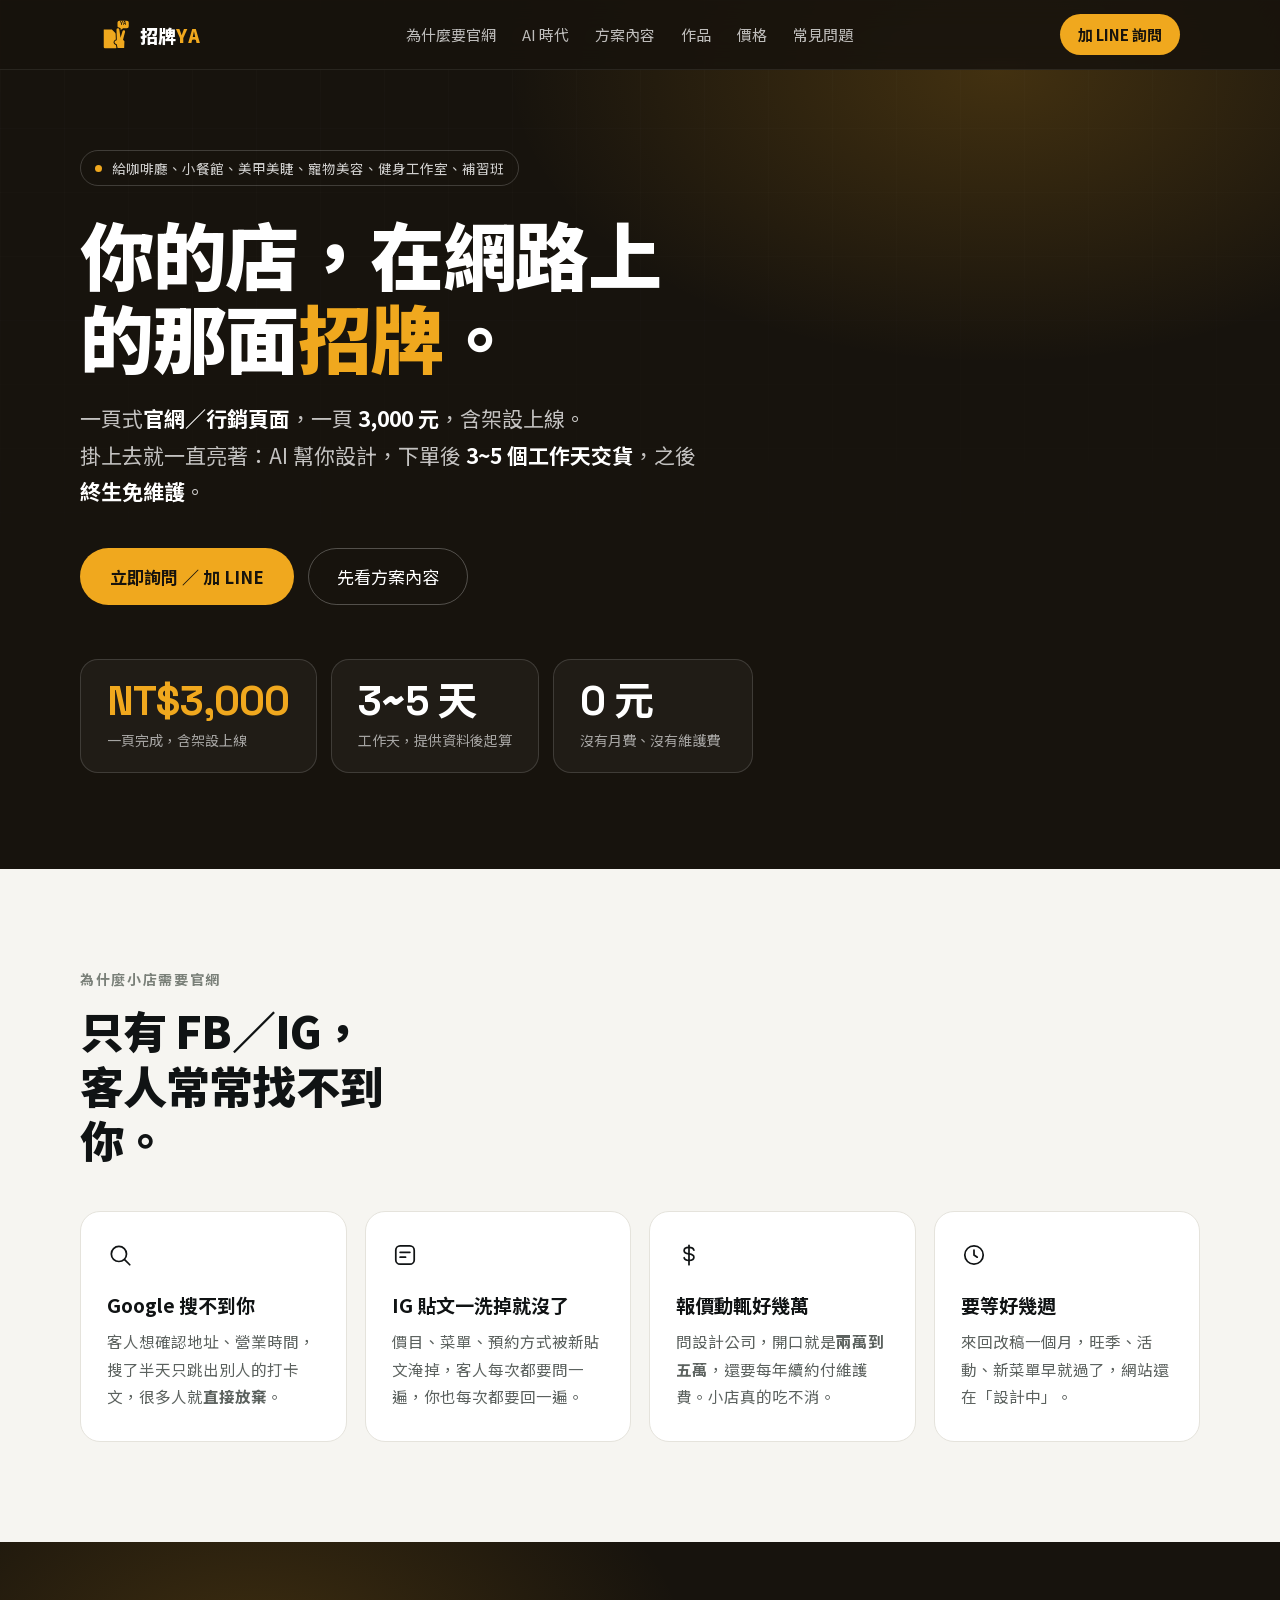
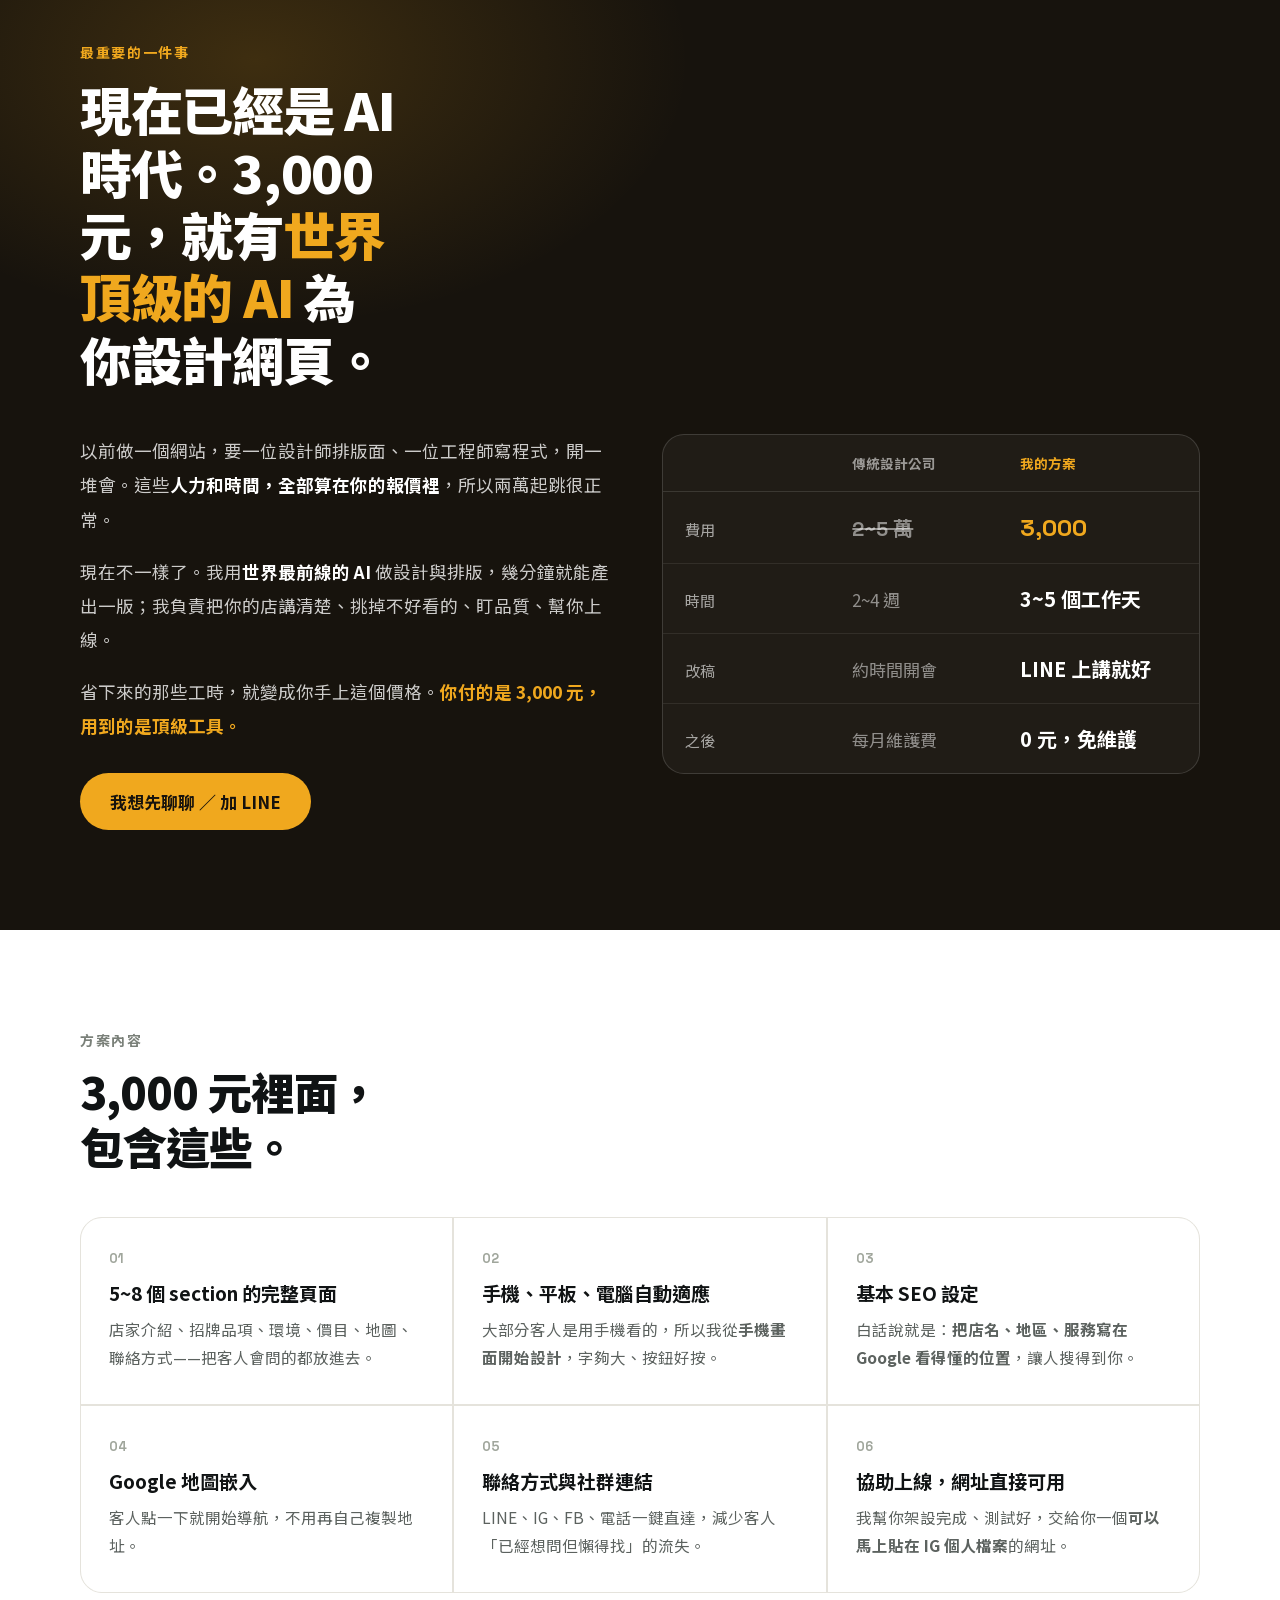
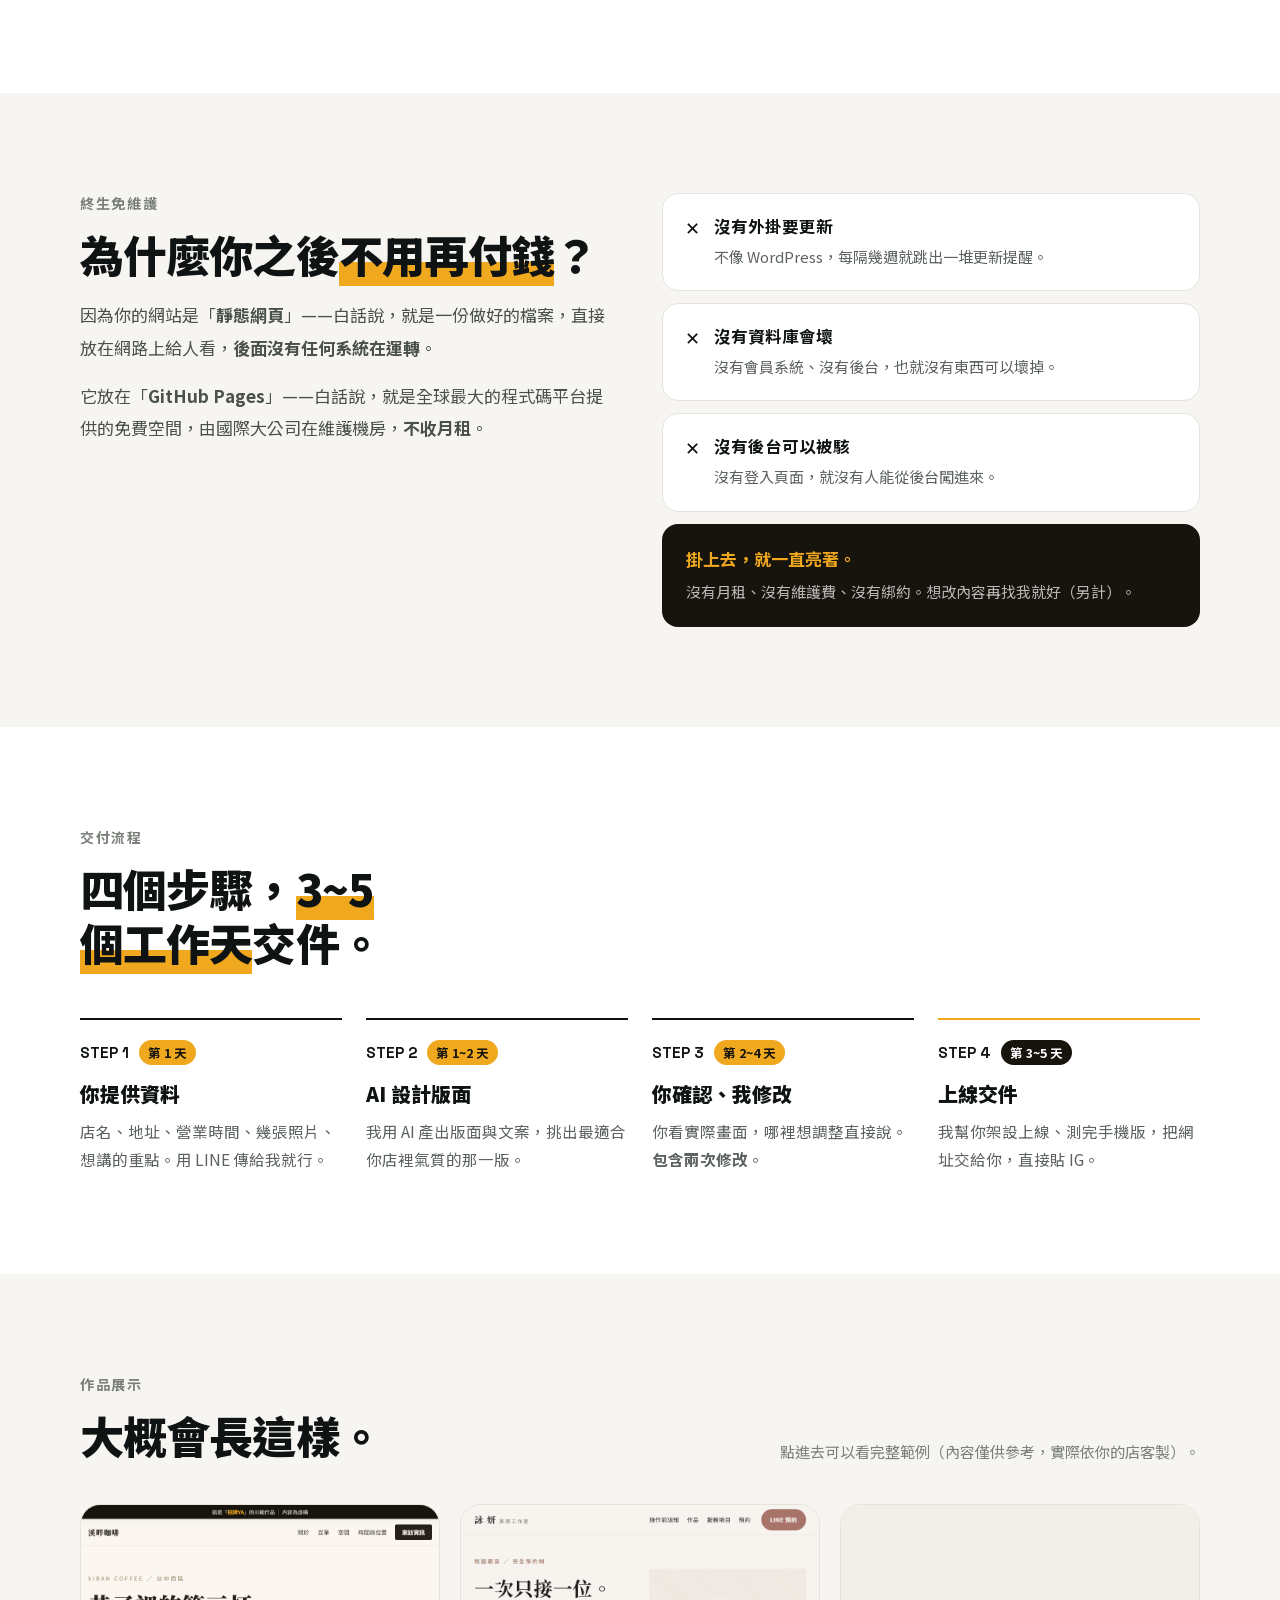
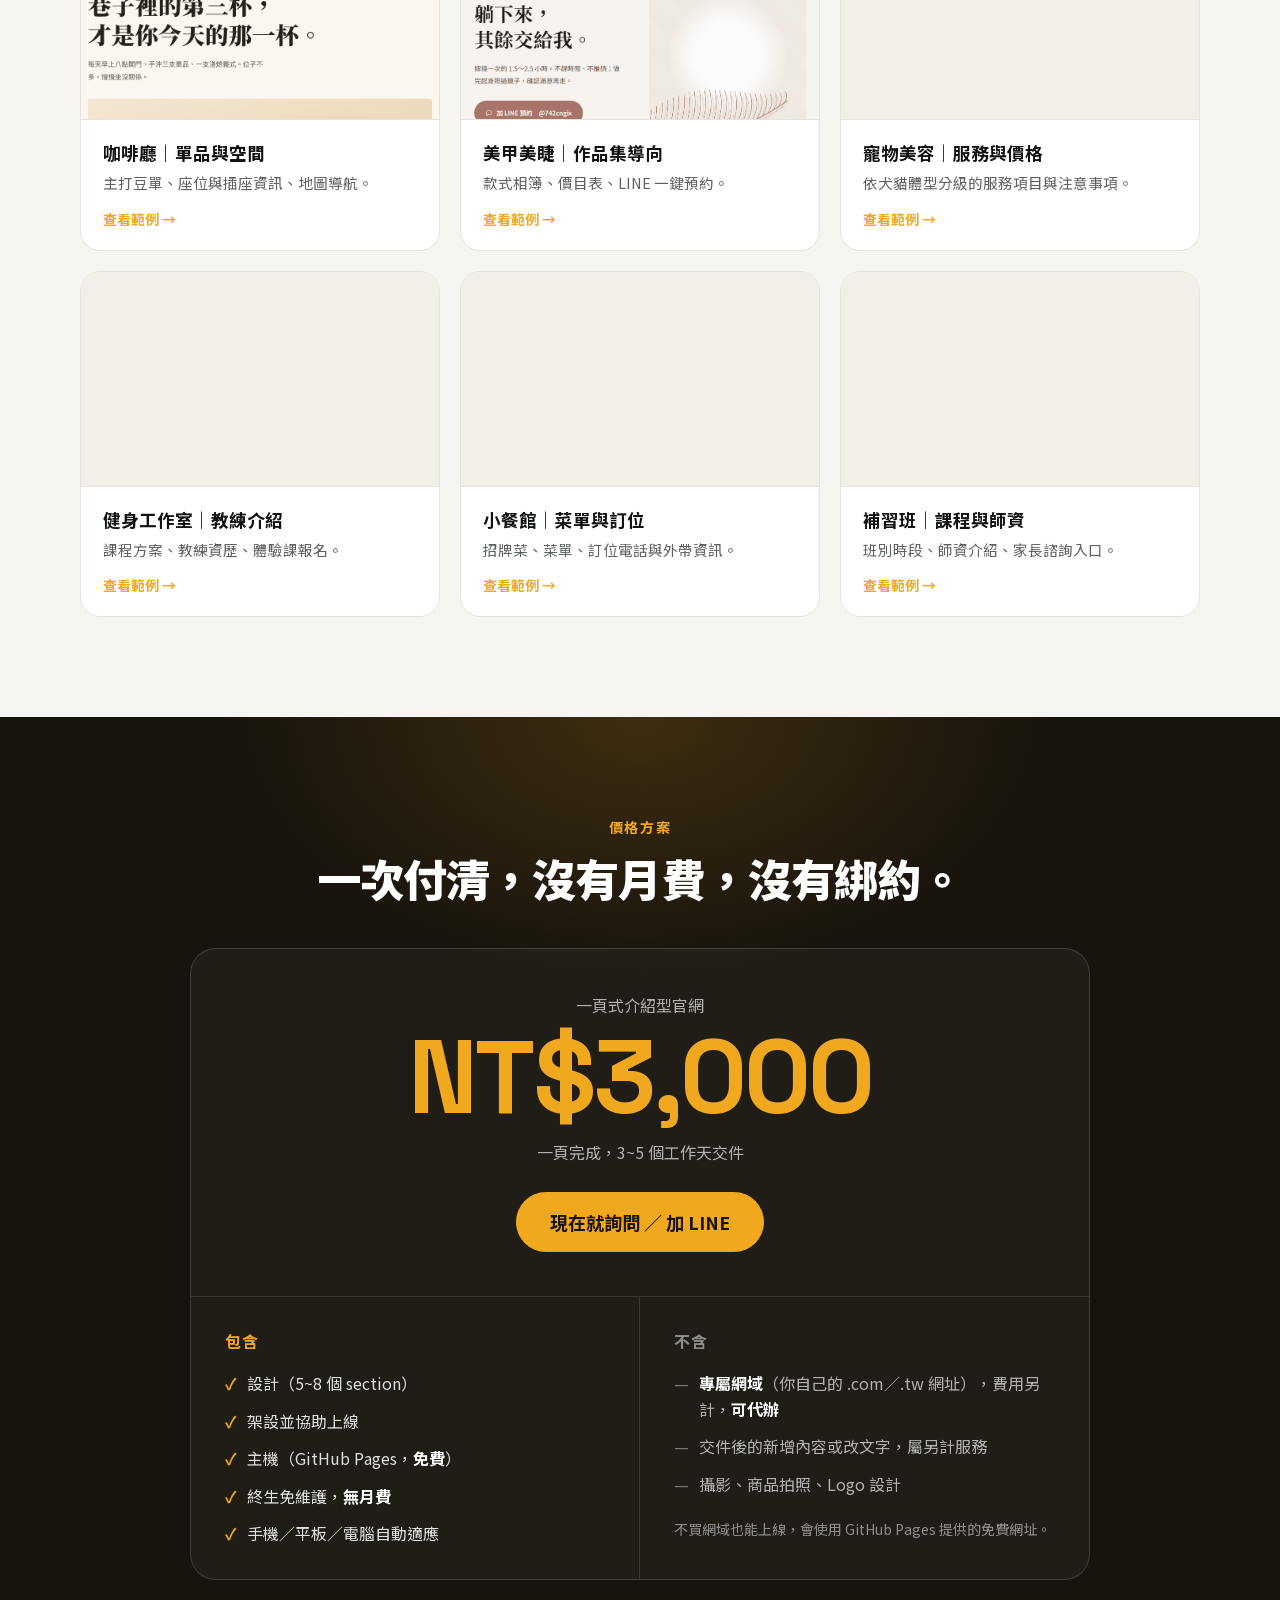
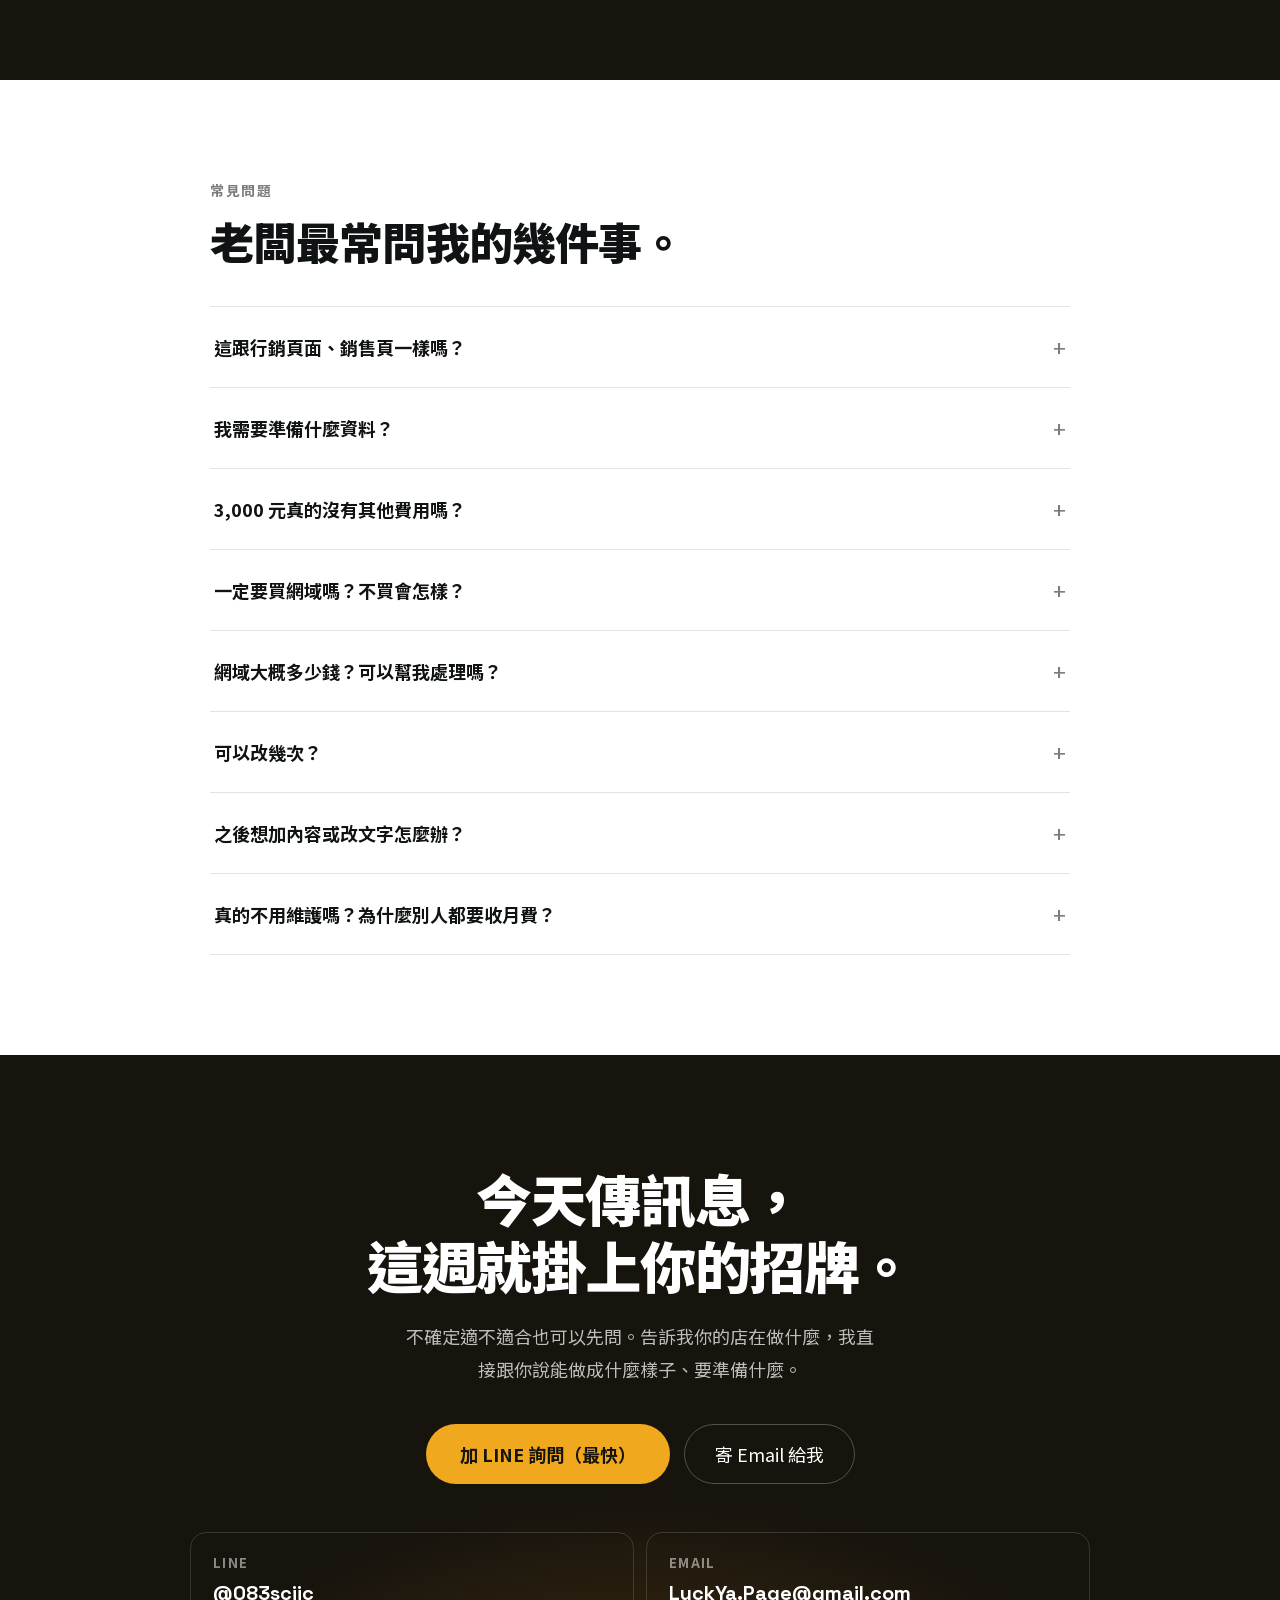
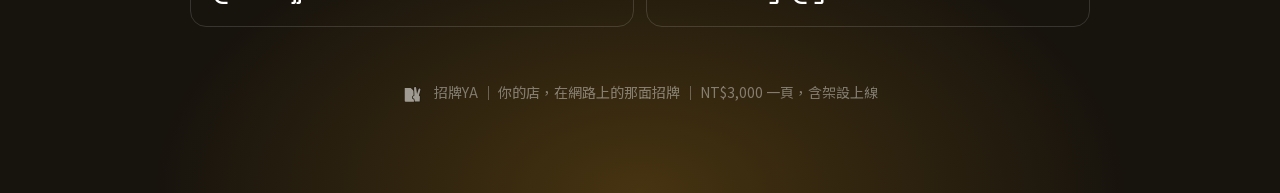
==== commit 2f5074eb: "update seo" ====
--- a/index.html
+++ b/index.html
@@ -4,9 +4,14 @@
 <meta charset="utf-8">
 <meta name="viewport" content="width=device-width, initial-scale=1">
 
-<title>招牌YA ｜ 小店一頁式官網 NT$3,000，3~5 個工作天上線</title>
-<meta name="description" content="給咖啡廳、小餐館、美甲美睫、寵物美容、健身工作室、補習班的一頁式介紹型官網。NT$3,000 含設計與架設上線，3~5 個工作天交件，終生免維護、無月費。">
+<title>做官網、行銷頁面｜一頁式官網 NT$3,000，3~5 天上線｜招牌YA</title>
+<meta name="description" content="想做官網或行銷頁面，卻被報價兩萬起跳勸退？招牌YA 用 AI 幫小店做一頁式官網，NT$3,000 含設計、架設、上線，3~5 個工作天交件，終生免維護、沒有月費。">
 <meta name="theme-color" content="#17130D">
+
+<!-- 這頁是唯一要被 Google 收錄的頁面（demo-*.html 都掛了 noindex）。
+     max-image-preview:large 讓搜尋結果能出大張縮圖。 -->
+<link rel="canonical" href="https://page.luckya.tw/">
+<meta name="robots" content="index,follow,max-image-preview:large,max-snippet:-1,max-video-preview:-1">
 
 <!-- 字型自架在 assets/fonts/，@font-face 寫在 site.css 第 0 節。
      這裡先搶下第一屏最吃重的兩個字重，其餘由 site.css 觸發載入。 -->
@@ -83,13 +88,22 @@
 
 <link rel="icon" href="data:image/svg+xml,%3Csvg xmlns='http://www.w3.org/2000/svg' viewBox='0 0 48 48'%3E%3Crect width='48' height='48' rx='10' fill='%2317130D'/%3E%3Cpath d='M5 8h14l9 9v24a2 2 0 01-2 2H7a2 2 0 01-2-2z' fill='%23F0A81E'/%3E%3Cg transform='translate(22 9) scale(1.05)'%3E%3Cpath d='M4.6 1.2A2.4 2.4 0 019.4 0.8L11.4 14.5L14.9 3.4A2.2 2.2 0 0119.1 4.6L15.6 18L18 20.5L17.5 32L6.5 32L5 25.5C2.5 25 0.8 23.5 1.5 21.5C2.2 19.8 3.6 19.2 4.8 19L5.2 17Z' fill='%2317130D' stroke='%2317130D' stroke-width='4'/%3E%3Cpath d='M4.6 1.2A2.4 2.4 0 019.4 0.8L11.4 14.5L14.9 3.4A2.2 2.2 0 0119.1 4.6L15.6 18L18 20.5L17.5 32L6.5 32L5 25.5C2.5 25 0.8 23.5 1.5 21.5C2.2 19.8 3.6 19.2 4.8 19L5.2 17Z' fill='%23F0A81E'/%3E%3C/g%3E%3C/svg%3E">
 
-<!-- 分享預覽。上線網址確定後，請補上 og:url、og:image 與 canonical。 -->
+<!-- 分享預覽（LINE／FB／X）。og:image 是 assets/og.png，1200x630。
+     換網址時，這一區的 4 個絕對網址與上面的 canonical 要一起改。 -->
 <meta property="og:type" content="website">
 <meta property="og:site_name" content="招牌YA">
 <meta property="og:locale" content="zh_TW">
-<meta property="og:title" content="招牌YA ｜ 小店一頁式官網 NT$3,000">
-<meta property="og:description" content="一頁式介紹型官網，NT$3,000 含架設上線，3~5 個工作天交件，終生免維護。">
+<meta property="og:url" content="https://page.luckya.tw/">
+<meta property="og:title" content="做官網、行銷頁面｜一頁式官網 NT$3,000，3~5 天上線">
+<meta property="og:description" content="用 AI 幫小店做一頁式官網／行銷頁面。NT$3,000 含設計、架設、上線，3~5 個工作天交件，終生免維護、沒有月費。">
+<meta property="og:image" content="https://page.luckya.tw/assets/og.png">
+<meta property="og:image:width" content="1200">
+<meta property="og:image:height" content="630">
+<meta property="og:image:alt" content="招牌YA：一頁式官網 NT$3,000，3~5 個工作天上線">
 <meta name="twitter:card" content="summary_large_image">
+<meta name="twitter:title" content="做官網、行銷頁面｜一頁式官網 NT$3,000，3~5 天上線">
+<meta name="twitter:description" content="用 AI 幫小店做一頁式官網／行銷頁面。NT$3,000 含設計、架設、上線，3~5 個工作天交件。">
+<meta name="twitter:image" content="https://page.luckya.tw/assets/og.png">
 
 <!-- Google tag (gtag.js) -->
 <script async src="https://www.googletagmanager.com/gtag/js?id=G-6S6NP6RB4K"></script>
@@ -99,6 +113,162 @@
   gtag('js', new Date());
 
   gtag('config', 'G-6S6NP6RB4K');
+</script>
+
+<!-- 結構化資料：讓 Google 與 AI 搜尋讀懂「這是誰、賣什麼、多少錢」。
+     FAQ 是從下方 <details> 區塊抓出來的，改動 FAQ 文字時這裡要一起改。 -->
+<script type="application/ld+json">
+{
+  "@context": "https://schema.org",
+  "@graph": [
+    {
+      "@type": "Organization",
+      "@id": "https://page.luckya.tw/#org",
+      "name": "招牌YA",
+      "alternateName": "LuckYa Page",
+      "url": "https://page.luckya.tw/",
+      "email": "LuckYa.Page@gmail.com",
+      "logo": {
+        "@type": "ImageObject",
+        "url": "https://page.luckya.tw/assets/og.png"
+      },
+      "sameAs": [
+        "https://line.me/R/ti/p/@083scjjc"
+      ],
+      "areaServed": {
+        "@type": "Country",
+        "name": "台灣"
+      },
+      "description": "為小型店家製作一頁式官網與行銷頁面，NT$3,000 含設計、架設與上線。"
+    },
+    {
+      "@type": "WebSite",
+      "@id": "https://page.luckya.tw/#website",
+      "url": "https://page.luckya.tw/",
+      "name": "招牌YA",
+      "inLanguage": "zh-Hant-TW",
+      "publisher": {
+        "@id": "https://page.luckya.tw/#org"
+      }
+    },
+    {
+      "@type": "WebPage",
+      "@id": "https://page.luckya.tw/#webpage",
+      "url": "https://page.luckya.tw/",
+      "name": "做官網、行銷頁面｜一頁式官網 NT$3,000，3~5 天上線｜招牌YA",
+      "isPartOf": {
+        "@id": "https://page.luckya.tw/#website"
+      },
+      "about": {
+        "@id": "https://page.luckya.tw/#service"
+      },
+      "inLanguage": "zh-Hant-TW",
+      "primaryImageOfPage": {
+        "@type": "ImageObject",
+        "url": "https://page.luckya.tw/assets/og.png"
+      }
+    },
+    {
+      "@type": "Service",
+      "@id": "https://page.luckya.tw/#service",
+      "name": "一頁式官網／行銷頁面製作",
+      "serviceType": "網頁設計",
+      "provider": {
+        "@id": "https://page.luckya.tw/#org"
+      },
+      "areaServed": {
+        "@type": "Country",
+        "name": "台灣"
+      },
+      "audience": {
+        "@type": "BusinessAudience",
+        "name": "咖啡廳、小餐館、美甲美睫、寵物美容、健身工作室、補習班等小型店家"
+      },
+      "description": "用 AI 協作製作一頁式介紹型官網或行銷頁面，含 5~8 個 section、RWD、基本 SEO 設定、Google 地圖嵌入與協助上線，3~5 個工作天交件，交件後終生免維護、無月費。",
+      "offers": {
+        "@type": "Offer",
+        "url": "https://page.luckya.tw/",
+        "price": "3000",
+        "priceCurrency": "TWD",
+        "availability": "https://schema.org/InStock",
+        "category": "一次性費用，不含網域",
+        "seller": {
+          "@id": "https://page.luckya.tw/#org"
+        }
+      }
+    },
+    {
+      "@type": "FAQPage",
+      "@id": "https://page.luckya.tw/#faq",
+      "mainEntity": [
+        {
+          "@type": "Question",
+          "name": "這跟行銷頁面、銷售頁一樣嗎？",
+          "acceptedAnswer": {
+            "@type": "Answer",
+            "text": "都是一頁到底，差別在目的。行銷頁面多半為了單一檔期衝轉換，內容一季換一次；我做的是介紹型官網，放的是不太會變的東西——你是誰、賣什麼、在哪裡、怎麼找你，所以才能終生免維護。你要的如果是活動用的行銷頁面，一樣做得了，跟我說檔期和想衝的目標就好。"
+          }
+        },
+        {
+          "@type": "Question",
+          "name": "我需要準備什麼資料？",
+          "acceptedAnswer": {
+            "@type": "Answer",
+            "text": "店名、地址、營業時間、聯絡方式（LINE／電話／IG），加上 5~10 張照片，還有你最想讓客人知道的三件事。手機拍的照片也可以，我會挑。沒想好文案沒關係，我幫你寫。"
+          }
+        },
+        {
+          "@type": "Question",
+          "name": "3,000 元真的沒有其他費用嗎？",
+          "acceptedAnswer": {
+            "@type": "Answer",
+            "text": "設計、架設、上線、主機，這些都在 3,000 元裡，之後不會再跟你收月費。唯一可能另外花錢的是兩件事：你想買專屬網域，或交件之後想再改內容。這兩項都會先報價，你同意再做。"
+          }
+        },
+        {
+          "@type": "Question",
+          "name": "一定要買網域嗎？不買會怎樣？",
+          "acceptedAnswer": {
+            "@type": "Answer",
+            "text": "不用。不買網域的話，會使用 GitHub Pages 提供的免費網址，長得像 你的店名.github.io，功能完全一樣、一樣穩定，貼在 IG 也很正常。差別只在網址比較長、比較不像品牌。之後想買再換也可以。"
+          }
+        },
+        {
+          "@type": "Question",
+          "name": "網域大概多少錢？可以幫我處理嗎？",
+          "acceptedAnswer": {
+            "@type": "Answer",
+            "text": "市面上 .com 大約一年幾百元到一千多元，.tw 略高一些，實際依你想要的名字而定。可以代辦，我會先幫你查名字、報實際費用，設定好指向你的網站。網域會登記在你自己的名下。"
+          }
+        },
+        {
+          "@type": "Question",
+          "name": "可以改幾次？",
+          "acceptedAnswer": {
+            "@type": "Answer",
+            "text": "交件前包含兩次修改，文字、順序、顏色、換照片都算。因為是 AI 協作，改動通常當天就能給你看新版本，不用等一週。"
+          }
+        },
+        {
+          "@type": "Question",
+          "name": "之後想加內容或改文字怎麼辦？",
+          "acceptedAnswer": {
+            "@type": "Answer",
+            "text": "交件之後的修改屬於另計服務：改文字、換照片這類小調整費用很低，新增一整個 section 則另外報價。你不改，就永遠不用付錢——網站會自己一直在那裡。"
+          }
+        },
+        {
+          "@type": "Question",
+          "name": "真的不用維護嗎？為什麼別人都要收月費？",
+          "acceptedAnswer": {
+            "@type": "Answer",
+            "text": "因為多數網站是用有後台的系統做的（例如 WordPress），有後台就有外掛、有資料庫、有版本要更新，也真的會被駭，所以要收月費來照顧它。你的網站沒有這些東西——就像一面掛好的招牌，不會壞、也不用天天餵它。"
+          }
+        }
+      ]
+    }
+  ]
+}
 </script>
 </head>
 
@@ -143,7 +313,7 @@
     </div>
     <h1 class="anim-up d1">你的店，在網路上<br>的那面<span class="accent">招牌</span>。</h1>
     <p class="hero-lead anim-up d2">
-      一頁式介紹型官網，<strong>一頁 3,000 元</strong>，含架設上線。<br>掛上去就一直亮著：AI 幫你設計，下單後 <strong>3~5 個工作天交貨</strong>，之後<strong>終生免維護</strong>。
+      一頁式<strong>官網／行銷頁面</strong>，一頁 <strong>3,000 元</strong>，含架設上線。<br>掛上去就一直亮著：AI 幫你設計，下單後 <strong>3~5 個工作天交貨</strong>，之後<strong>終生免維護</strong>。
     </p>
     <div class="hero-actions anim-up d3">
       <a class="btn btn--md" href="https://line.me/R/ti/p/@083scjjc">立即詢問 ／ 加 LINE</a>
@@ -468,6 +638,10 @@
       <h2 class="h2">老闆最常問我的幾件事。</h2>
     </div>
     <div class="faq" data-reveal>
+      <details>
+        <summary>這跟行銷頁面、銷售頁一樣嗎？<span class="faq-plus">+</span></summary>
+        <p>都是一頁到底，差別在目的。<strong>行銷頁面</strong>多半為了單一檔期衝轉換，內容一季換一次；我做的是<strong>介紹型官網</strong>，放的是不太會變的東西——你是誰、賣什麼、在哪裡、怎麼找你，所以才能終生免維護。你要的如果是活動用的行銷頁面，一樣做得了，跟我說檔期和想衝的目標就好。</p>
+      </details>
       <details>
         <summary>我需要準備什麼資料？<span class="faq-plus">+</span></summary>
         <p>店名、地址、營業時間、聯絡方式（LINE／電話／IG），加上 <strong>5~10 張照片</strong>，還有你最想讓客人知道的三件事。手機拍的照片也可以，我會挑。沒想好文案沒關係，我幫你寫。</p>
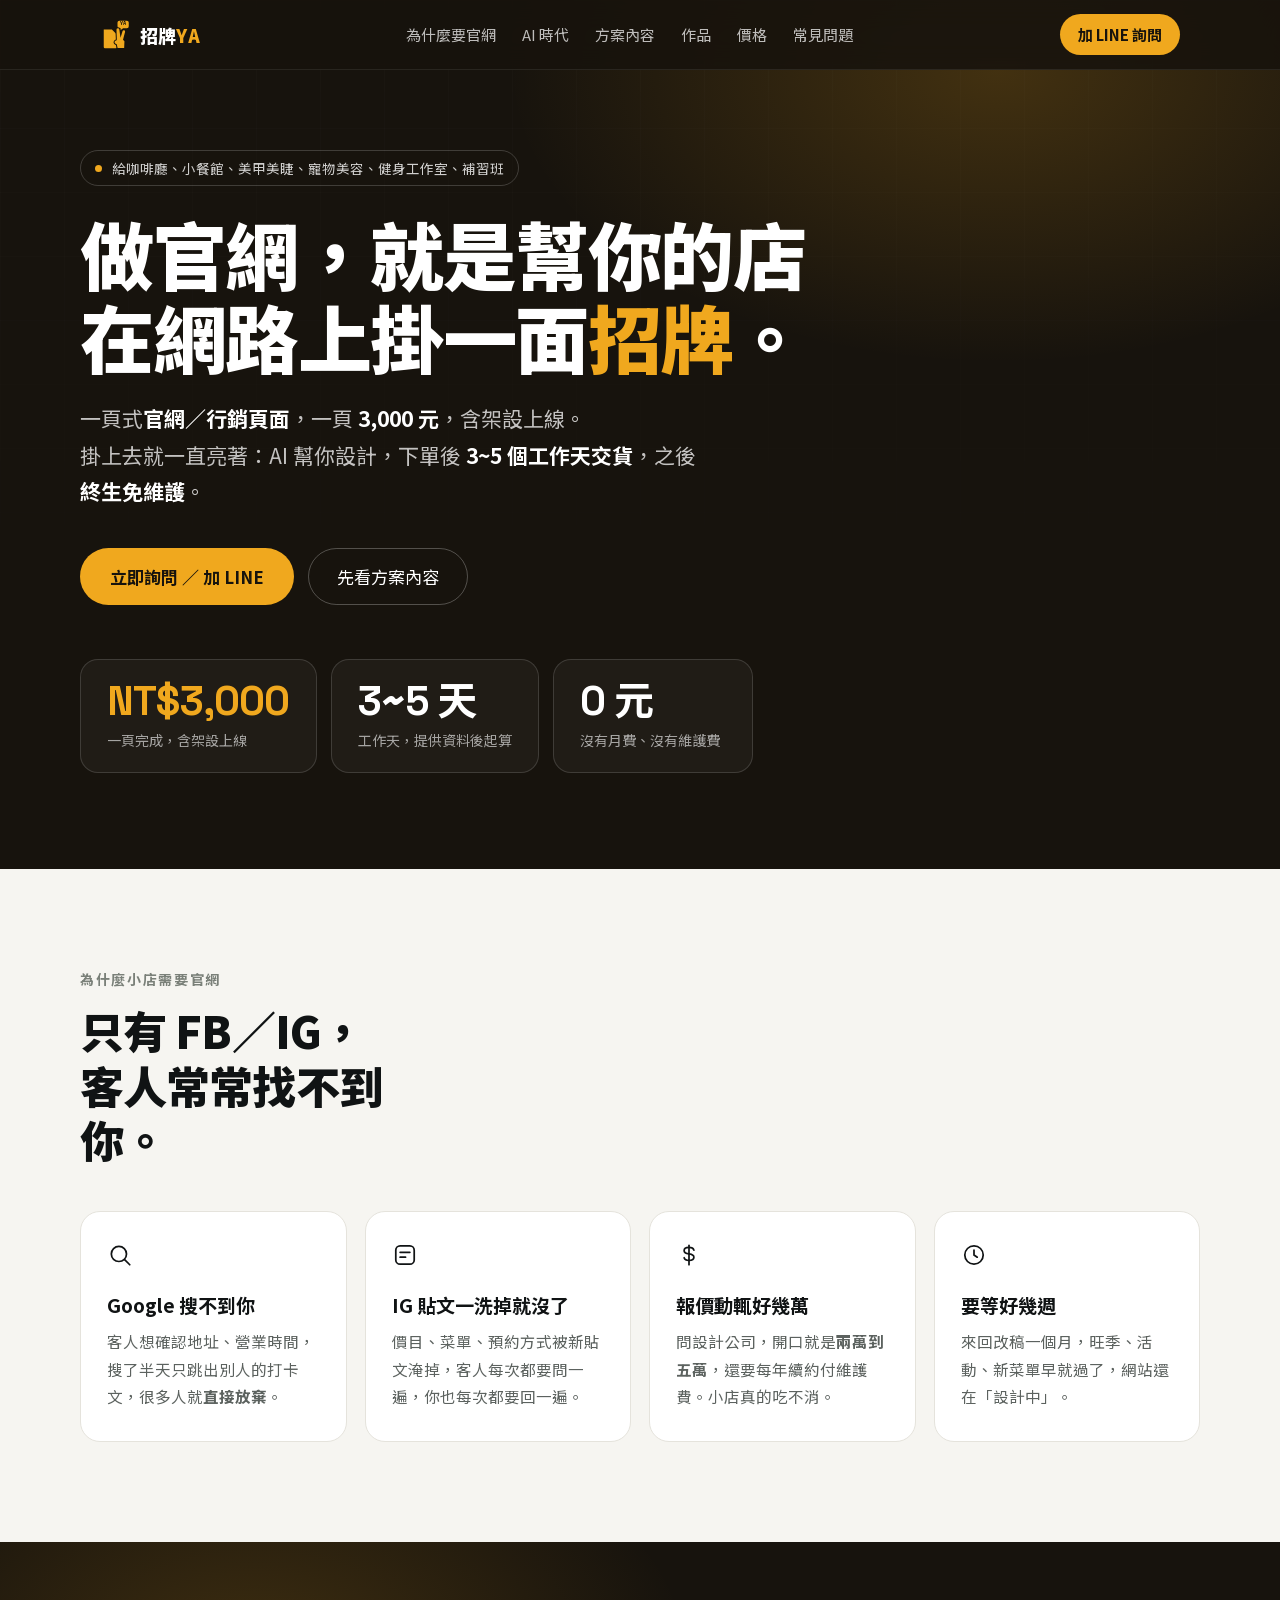
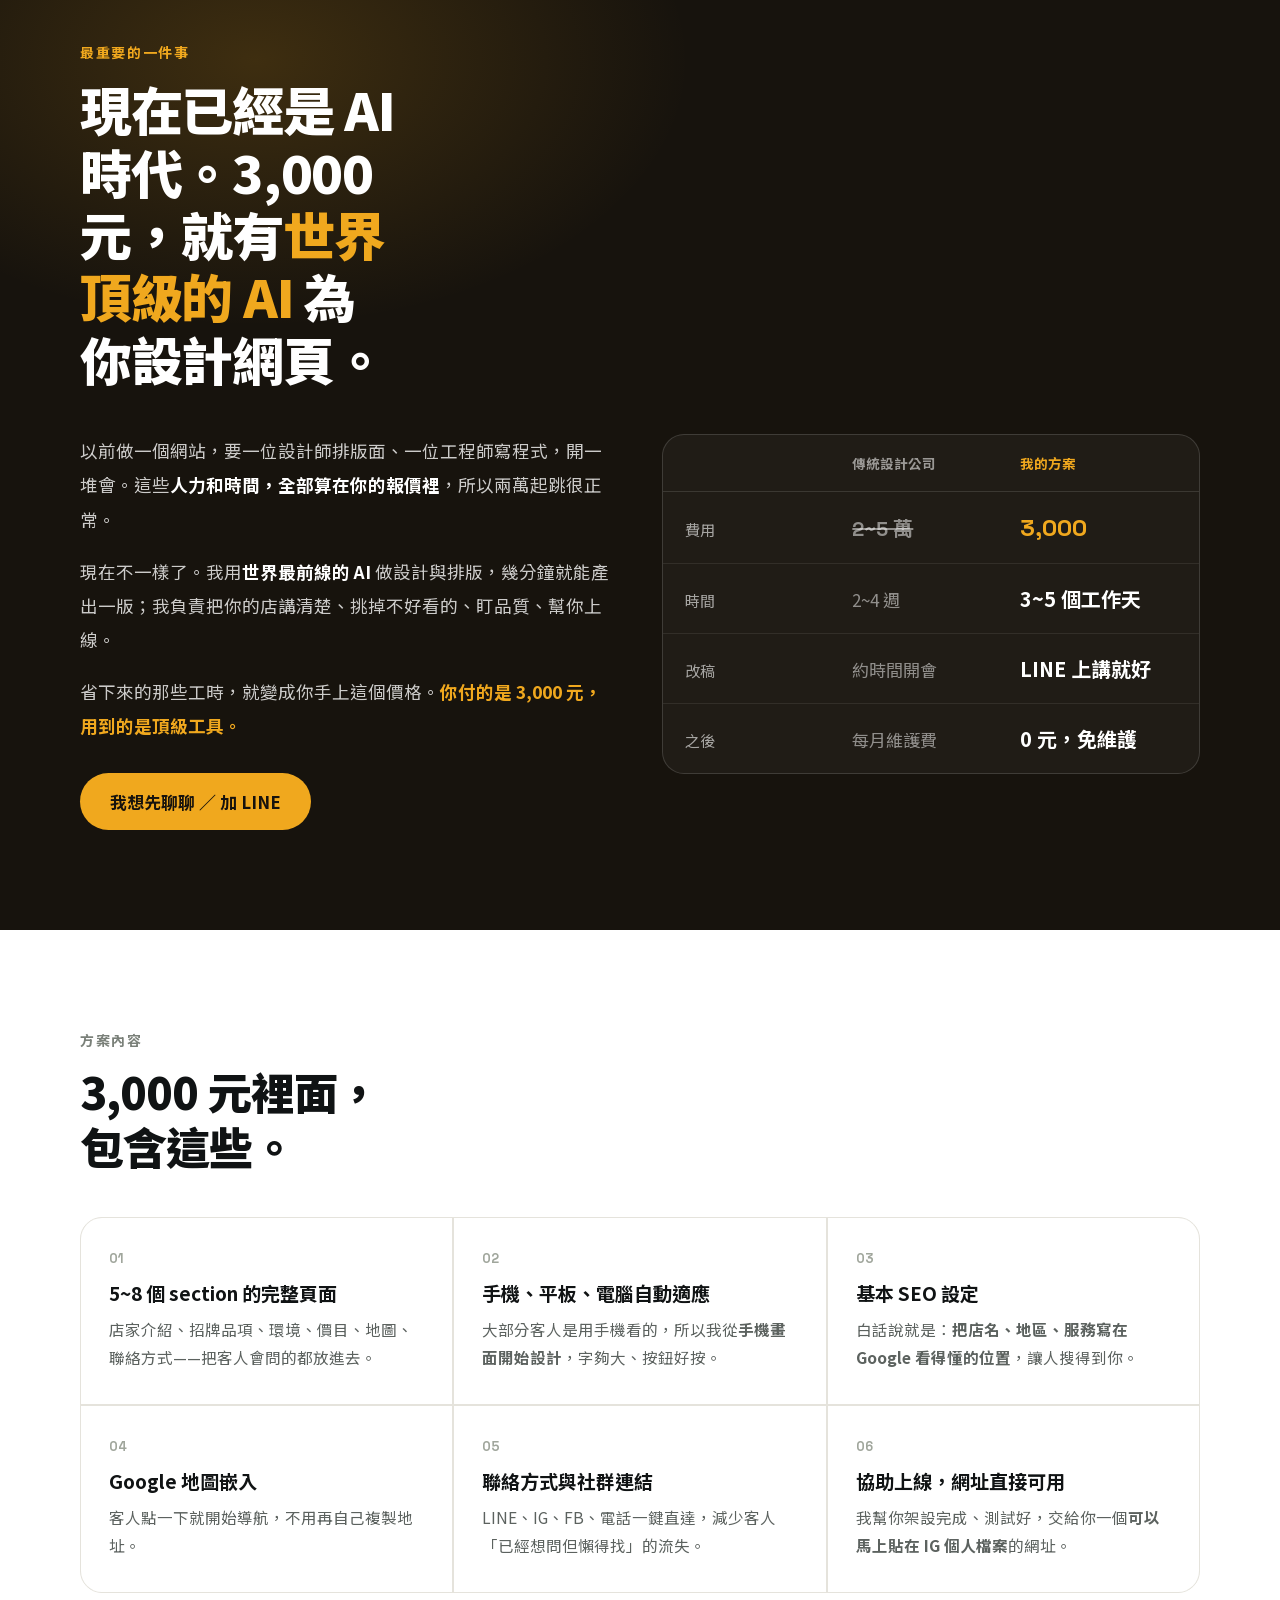
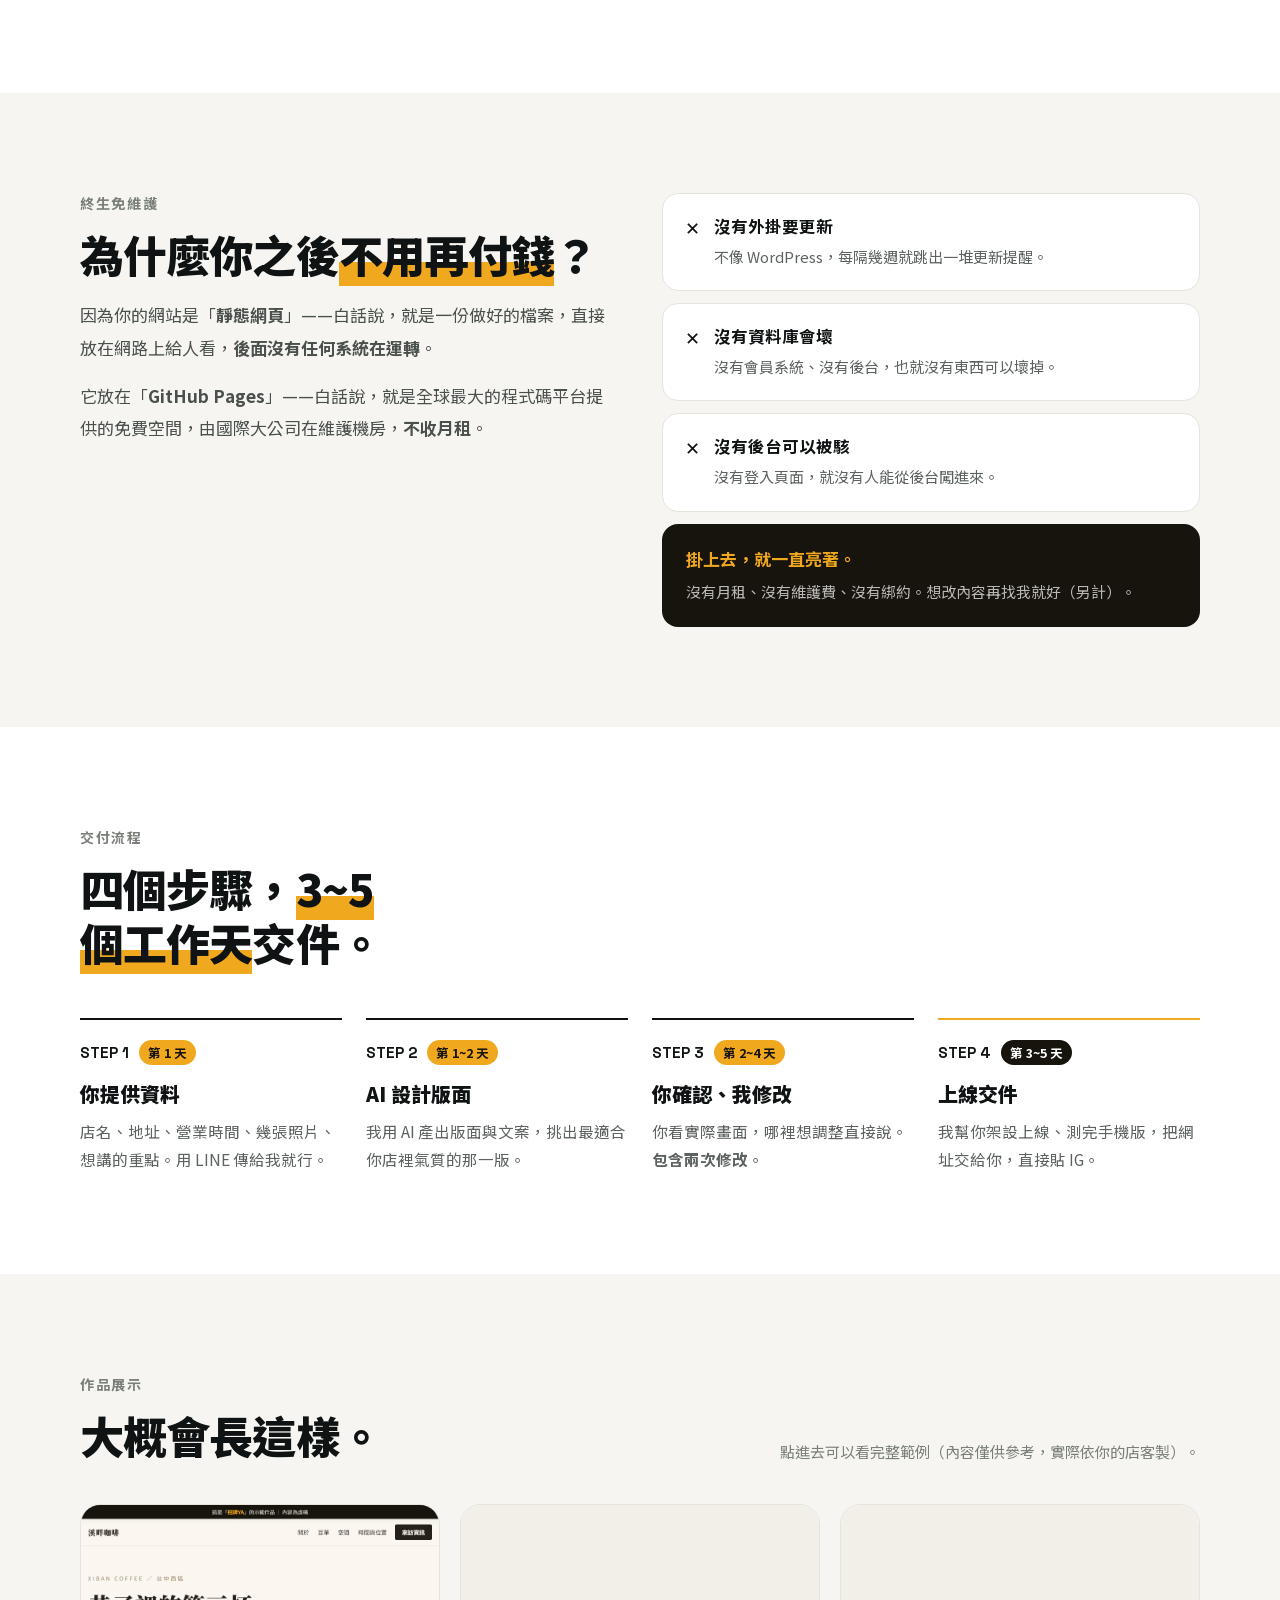
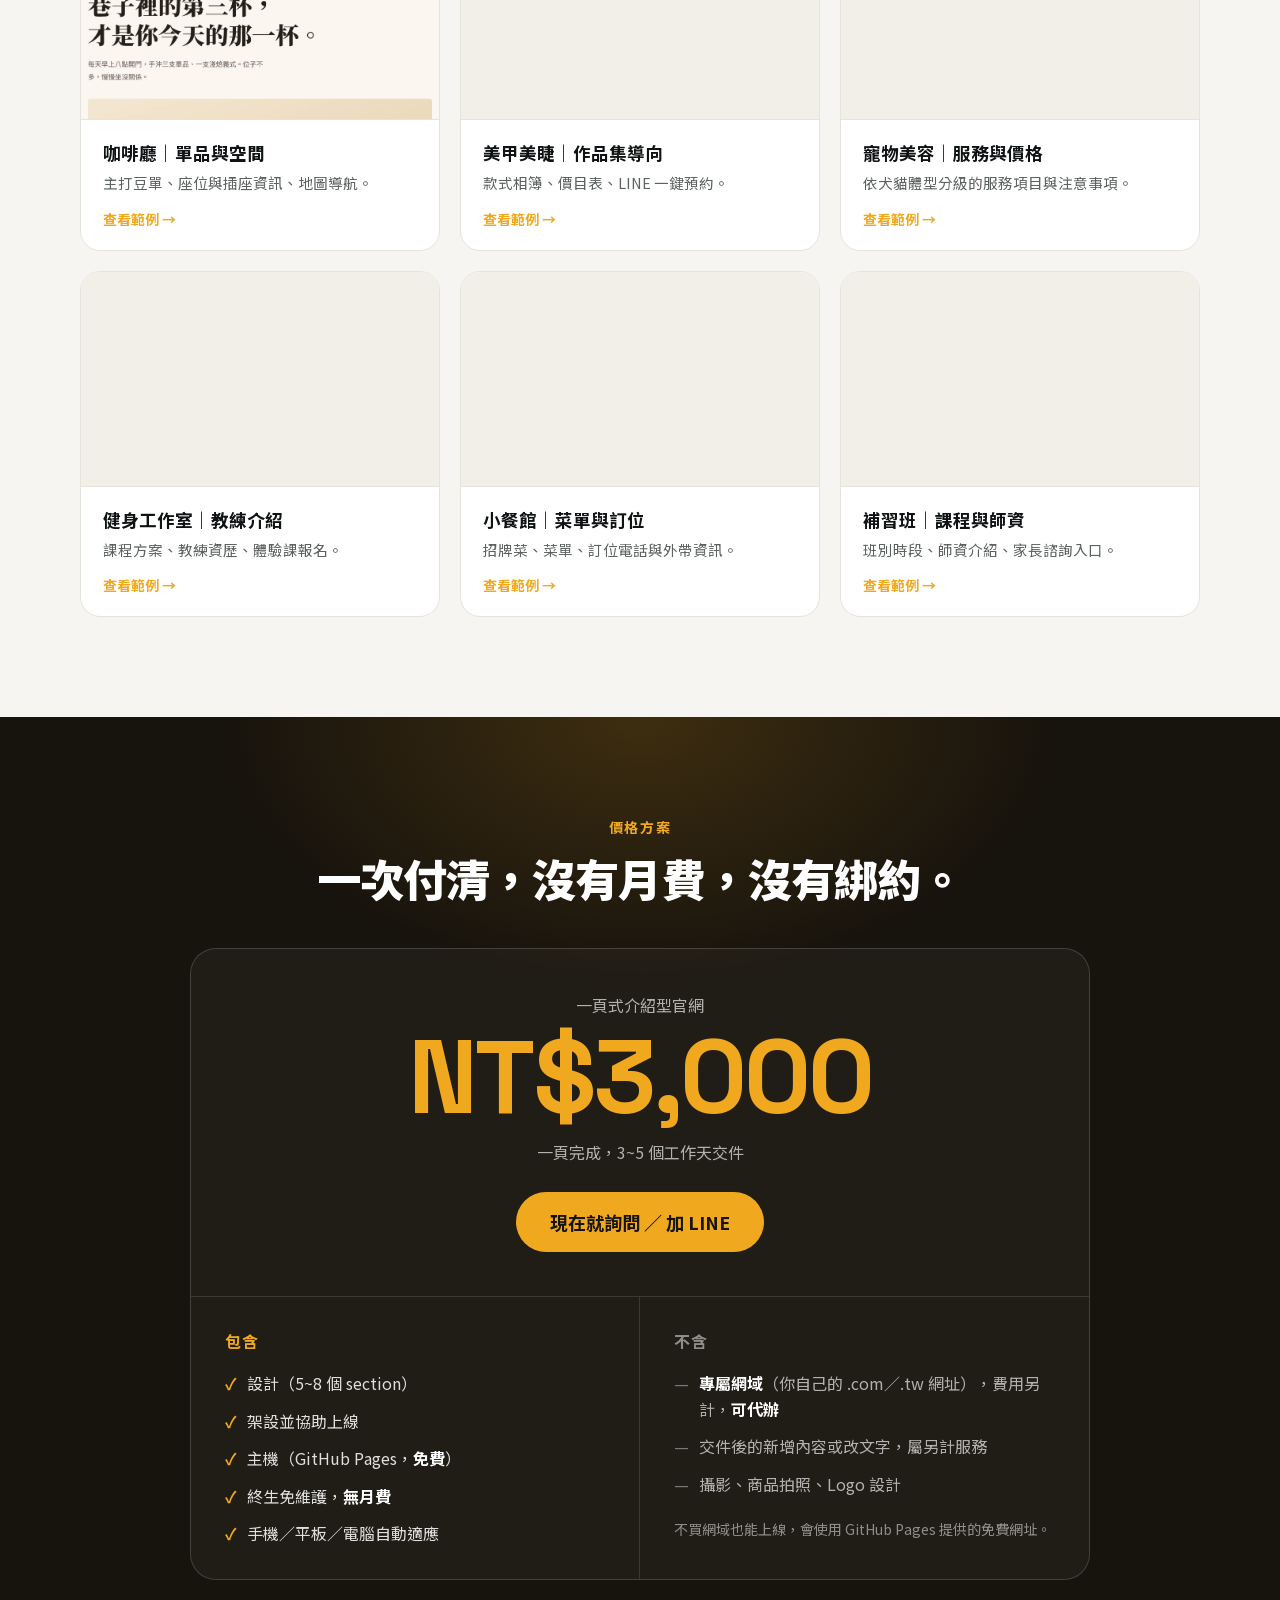
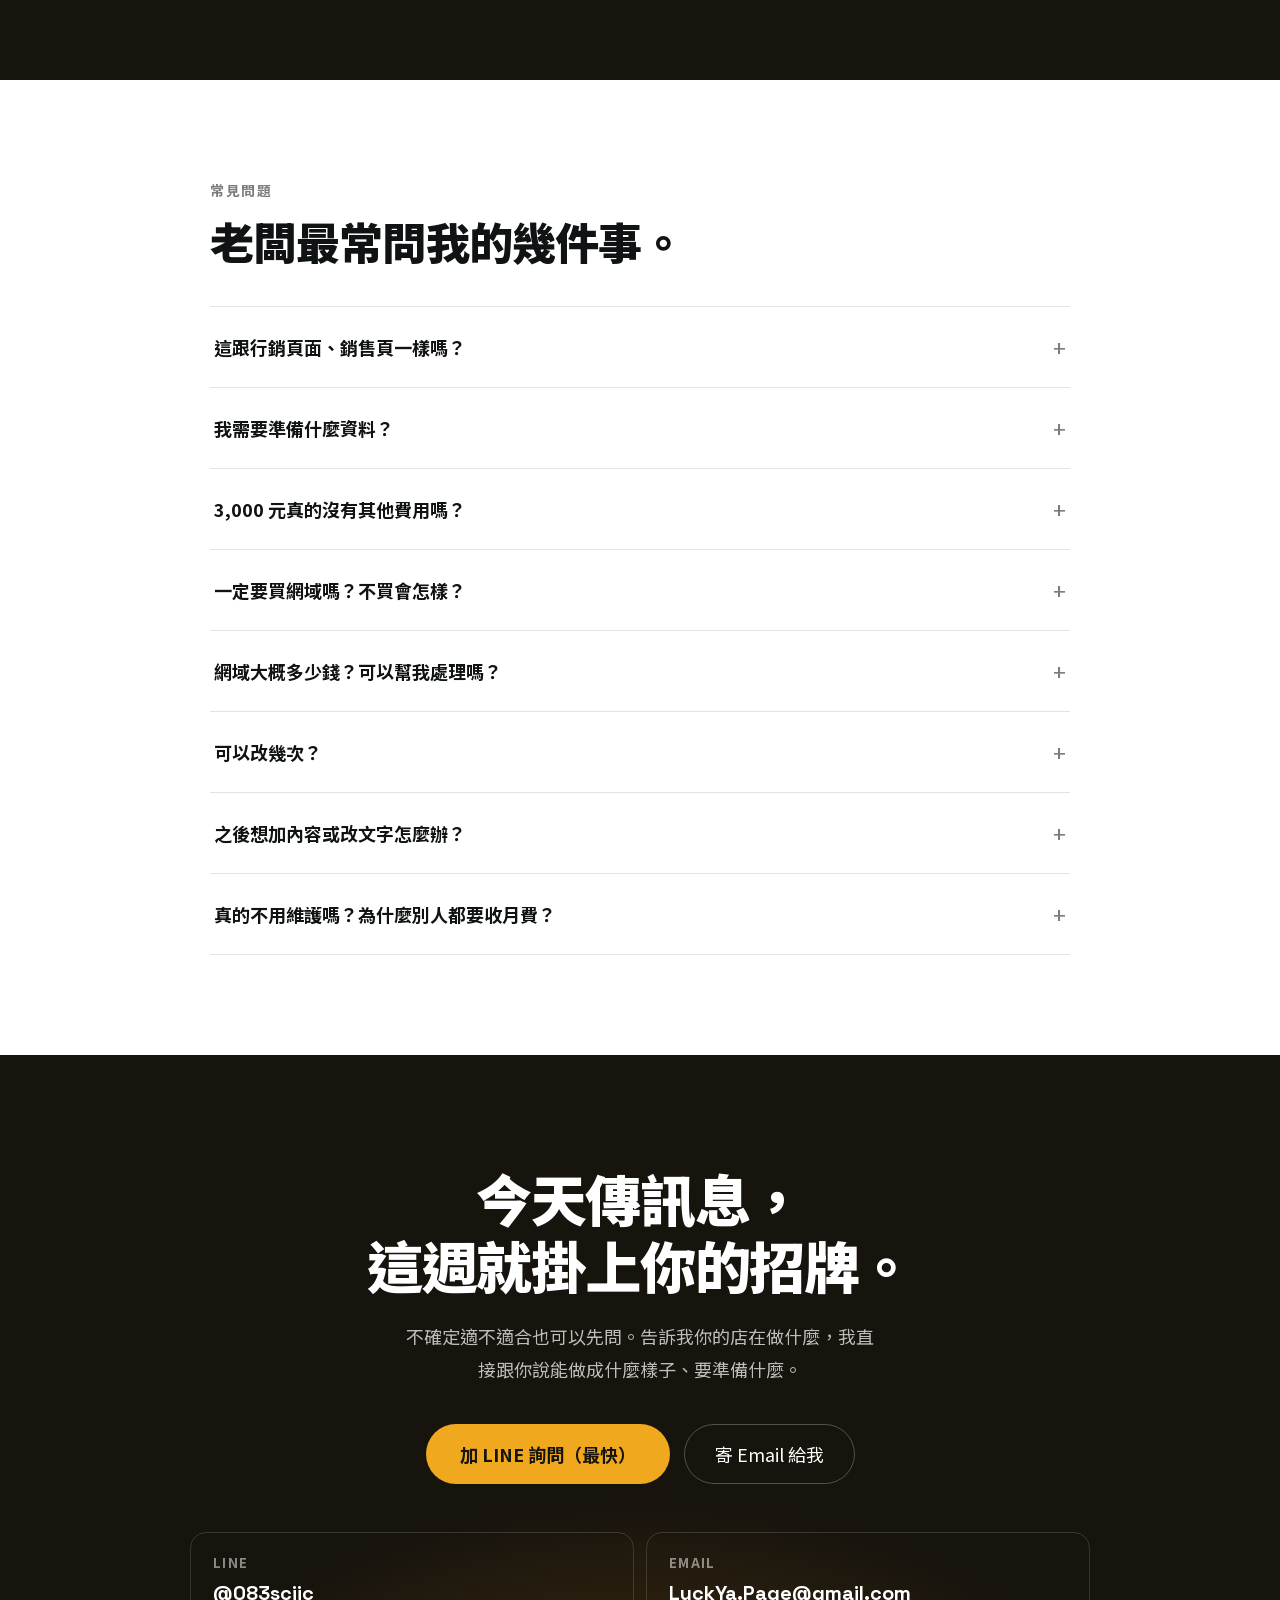
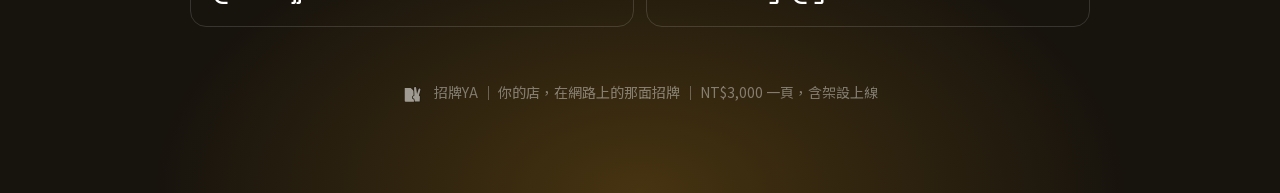
==== commit 87024906: "add seo" ====
--- a/index.html
+++ b/index.html
@@ -311,7 +311,7 @@
       <span class="pill-dot"></span>
       給咖啡廳、小餐館、美甲美睫、寵物美容、健身工作室、補習班
     </div>
-    <h1 class="anim-up d1">你的店，在網路上<br>的那面<span class="accent">招牌</span>。</h1>
+    <h1 class="anim-up d1">做官網，就是幫你的店在網路上掛一面<span class="accent">招牌</span>。</h1>
     <p class="hero-lead anim-up d2">
       一頁式<strong>官網／行銷頁面</strong>，一頁 <strong>3,000 元</strong>，含架設上線。<br>掛上去就一直亮著：AI 幫你設計，下單後 <strong>3~5 個工作天交貨</strong>，之後<strong>終生免維護</strong>。
     </p>
